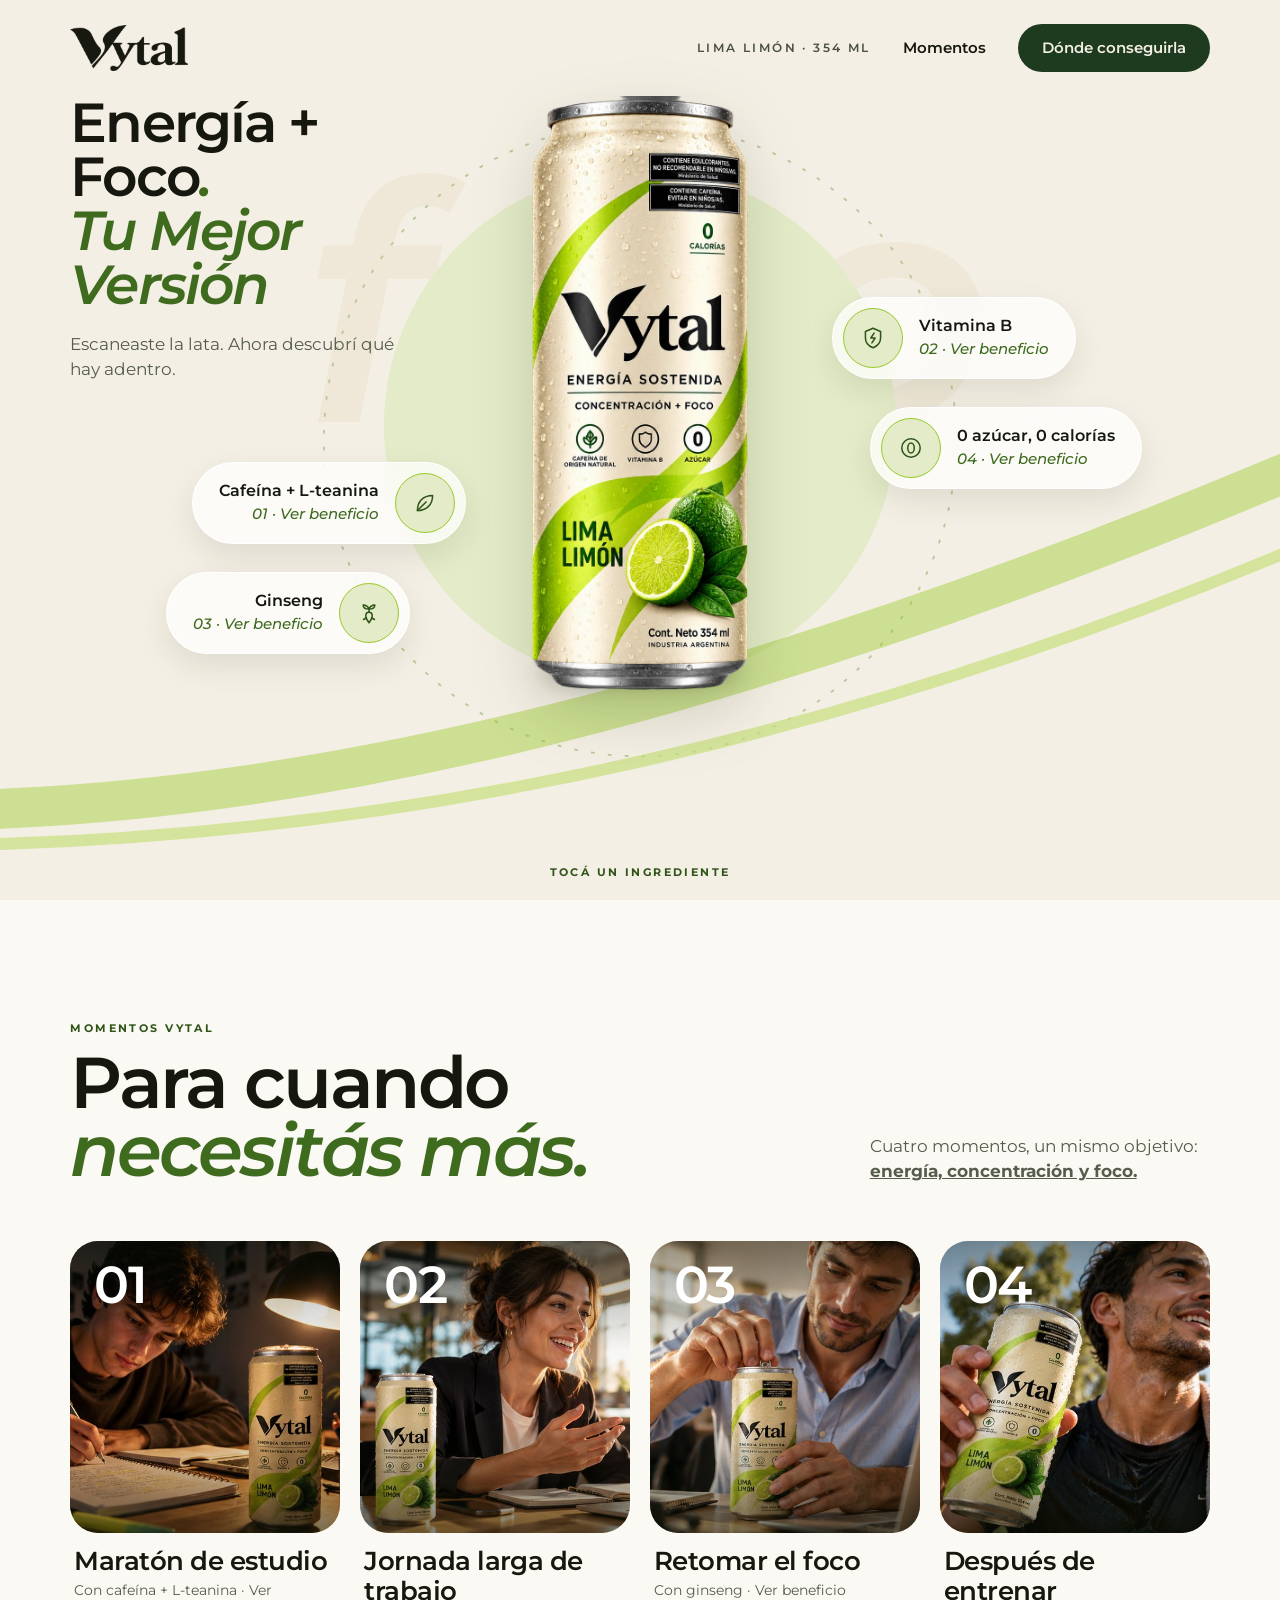
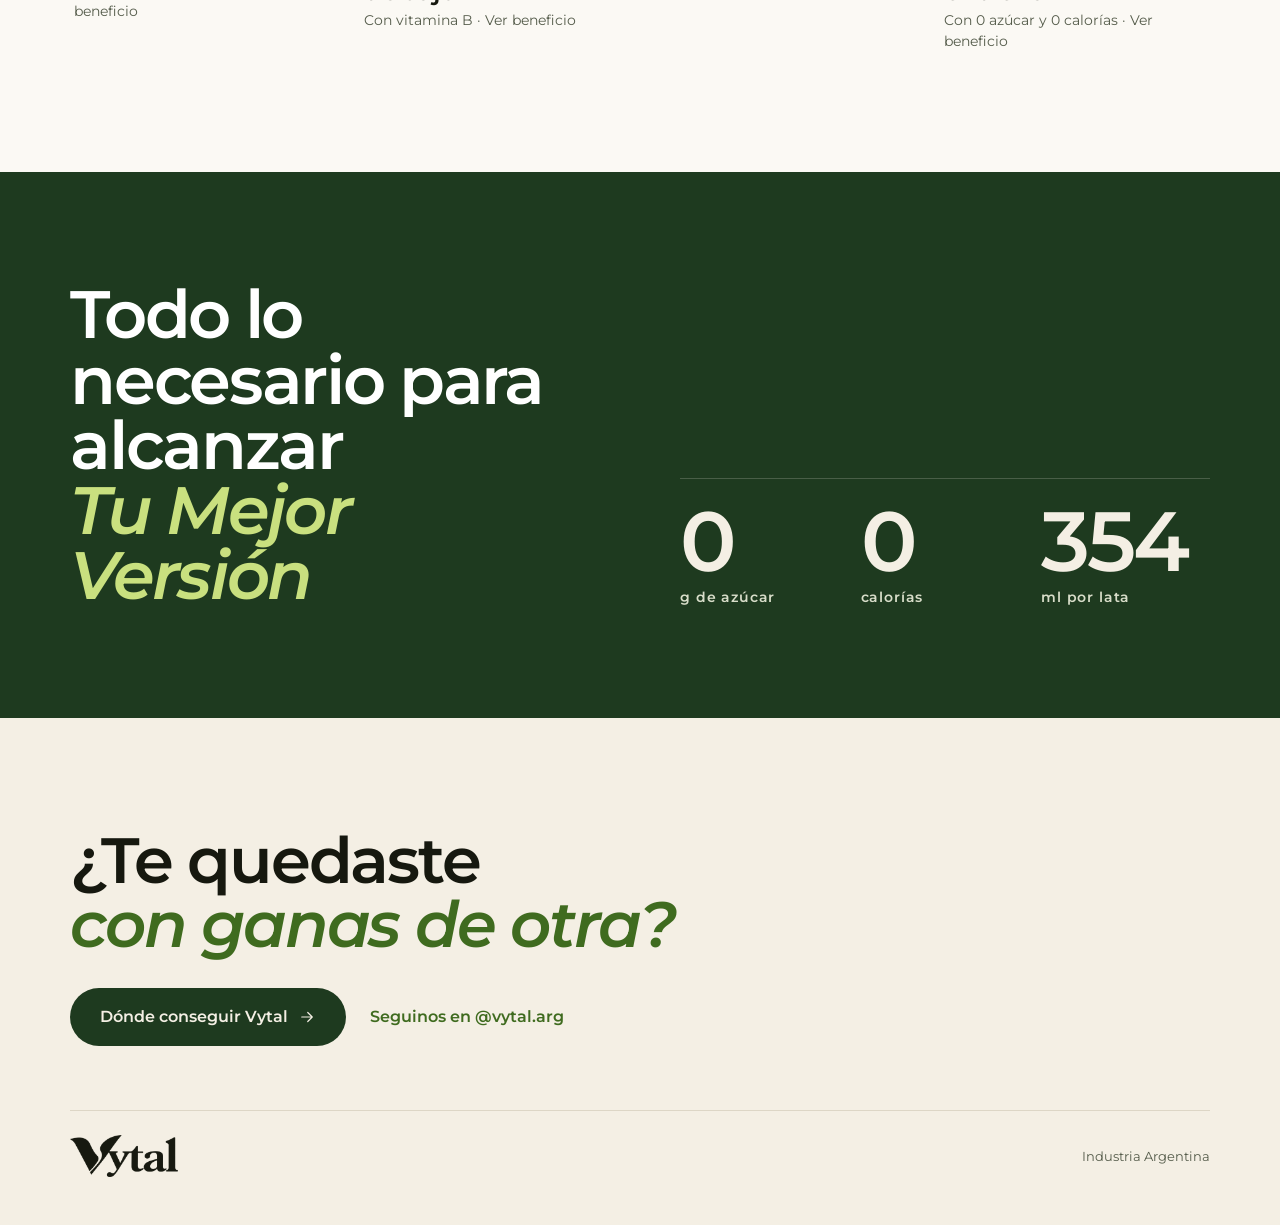
==== index.html @ 38962d8c "Add files via upload" ====
<!doctype html>
<html lang="es">
<head>
<meta charset="utf-8">
<meta name="viewport" content="width=device-width, initial-scale=1, viewport-fit=cover">
<title>Vytal · Energía + Foco</title>
<meta name="description" content="Escaneaste la lata. Descubrí qué hay adentro de Vytal: energía sostenida sin picos, más concentración y foco.">
<meta name="theme-color" content="#F4EFE4">
<meta property="og:title" content="Vytal · Energía + Foco. Tu mejor versión.">
<meta property="og:description" content="Cafeína natural + L-teanina, vitamina B, ginseng. 0 azúcar, 0 calorías.">
<meta property="og:image" content="assets/foto-estudio.jpg">
<link rel="preconnect" href="https://fonts.googleapis.com">
<link rel="preconnect" href="https://fonts.gstatic.com" crossorigin>
<link rel="stylesheet" href="https://fonts.googleapis.com/css2?family=Montserrat:ital,wght@0,400;0,500;0,600;0,700;0,800;1,500;1,600;1,700&amp;display=swap">
<style>
:root{
  --ground:#F4EFE4; --paper:#FBF9F4; --sand:#E9E1CF; --mist:#E3EBC8;
  --ink:#16180F; --ink-2:#4A5140; --ink-3:#555C4B;
  --forest:#1E3A1F; --leaf:#3F6B1F; --lime:#9BCB2E; --lime-soft:#C9E07F;
}
*{box-sizing:border-box}
html{scroll-behavior:smooth;-webkit-text-size-adjust:100%}
body{margin:0;background:var(--ground);color:var(--ink);font-family:'Montserrat',system-ui,sans-serif;line-height:1.5;overflow-x:hidden}
img{display:block;max-width:100%}
button{font:inherit;color:inherit;cursor:pointer}
a{color:var(--leaf)}
:focus-visible{outline:2px solid var(--leaf);outline-offset:3px}
.display{font-weight:600;letter-spacing:-.035em;line-height:1}
.display em{font-style:italic;color:var(--leaf)}
.eyebrow{font-size:11px;font-weight:700;letter-spacing:.22em;text-transform:uppercase;color:#2F5418}

/* ---------- HERO ---------- */
.hero{position:relative;min-height:860px;padding:0 22px 40px;overflow:hidden;isolation:isolate}
.nav{position:relative;z-index:5;height:72px;display:flex;align-items:center;justify-content:space-between}
.nav img{height:32px;width:auto}
.nav .tag{font-size:11px;font-weight:600;letter-spacing:.18em;color:var(--ink-2)}
.nav .links{display:none}
.hero-bg{position:absolute;inset:0;z-index:-1;pointer-events:none}
.word{display:none}
.disc{position:absolute;left:50%;top:400px;width:290px;height:290px;margin-left:-145px;border-radius:50%;background:var(--mist)}
.orbit{position:absolute;left:50%;top:375px;width:340px;height:340px;margin-left:-170px;animation:spin 70s linear infinite}
.swoosh{position:absolute;left:0;top:470px;width:100%;height:300px}
@keyframes spin{to{transform:rotate(360deg)}}
.stage{display:grid;grid-template-columns:minmax(0,1fr) 150px minmax(0,1fr);grid-template-areas:"title title title" "left can right";column-gap:4px;row-gap:26px;margin-top:8px}
.title{grid-area:title}
.title h1{margin:0;font-size:40px}
.title p{margin:12px 0 0;max-width:290px;font-size:15px;color:var(--ink-3)}
.can-wrap{grid-area:can;position:relative;display:flex;justify-content:center;align-items:center;padding-top:8px}
.can{height:412px;width:auto;aspect-ratio:480/1318;animation:float 7s ease-in-out infinite;filter:drop-shadow(0 24px 30px rgba(40,50,20,.18));position:relative;z-index:2}
.can-shadow{position:absolute;bottom:-4px;left:50%;width:130px;height:22px;margin-left:-65px;border-radius:50%;background:rgba(30,40,20,.35);filter:blur(10px);animation:shadow 7s ease-in-out infinite}
@keyframes float{0%,100%{transform:translateY(0) rotate(-2deg)}50%{transform:translateY(-12px) rotate(-1deg)}}
@keyframes shadow{0%,100%{transform:scaleX(1);opacity:.55}50%{transform:scaleX(.85);opacity:.35}}
.side{display:flex;flex-direction:column;justify-content:space-between;min-height:400px}
.side.l{grid-area:left;align-items:flex-start;padding:10px 0 20px}
.side.r{grid-area:right;align-items:flex-end;padding:70px 0 0}
.node{width:92px;display:flex;flex-direction:column;align-items:center;gap:8px;padding:0;background:none;border:0;text-align:center}
.dot{position:relative;width:56px;height:56px;border-radius:50%;display:flex;align-items:center;justify-content:center;background:rgba(255,255,255,.75);color:#2F5418;border:1px solid rgba(255,255,255,.9);box-shadow:0 10px 24px rgba(40,50,20,.12);backdrop-filter:blur(10px);-webkit-backdrop-filter:blur(10px);transition:background .3s,color .3s,transform .3s}
.dot svg{width:26px;height:26px}
.dot::after{content:"";position:absolute;inset:0;border-radius:50%;border:1px solid var(--lime);animation:pulse 2.6s ease-out infinite}
@keyframes pulse{0%{transform:scale(1);opacity:.7}100%{transform:scale(1.55);opacity:0}}
.node:hover .dot{transform:scale(1.06);background:var(--forest);color:var(--ground)}
.txt b{display:block;font-size:11.5px;font-weight:600;line-height:1.25;text-wrap:balance}
.txt small{display:none}
.hint{display:block;margin:18px auto 0;text-align:center}
.hint .eyebrow{display:block}
.more{display:flex;flex-direction:column;align-items:center;margin-top:6px;text-decoration:none;color:var(--ink-3);min-height:44px;justify-content:center;font-size:17px;font-style:italic;font-weight:500}

/* ---------- MOMENTOS ---------- */
.moments{background:var(--paper);padding:64px 0}
.moments .head{padding:0 22px;display:flex;flex-direction:column;gap:12px;margin-bottom:28px}
.moments h2{margin:0;font-size:32px}
.moments .head p{margin:0;font-size:15px;color:var(--ink-3)}
.moments .head p b{text-decoration:underline}
.rail{display:flex;gap:14px;overflow-x:auto;padding:0 22px;scroll-snap-type:x mandatory;scrollbar-width:none}
.rail::-webkit-scrollbar{display:none}
.card{flex:0 0 270px;scroll-snap-align:start;display:flex;flex-direction:column;gap:14px;padding:0;background:none;border:0;text-align:left}
.card .ph{position:relative;display:block;width:100%;aspect-ratio:270/290;border-radius:26px;overflow:hidden;background:var(--sand)}
.card .ph img{position:absolute;inset:0;width:100%;height:100%;object-fit:cover;transition:transform .6s cubic-bezier(.2,.8,.2,1)}
.card:hover .ph img{transform:scale(1.04)}
.card .ph::after{content:"";position:absolute;inset:0;background:linear-gradient(180deg,rgba(14,20,8,.38) 0%,rgba(14,20,8,0) 38%,rgba(14,20,8,0) 62%,rgba(14,20,8,.55) 100%)}
.card .n{position:absolute;left:18px;top:14px;z-index:1;font-size:36px;font-weight:600;line-height:1;color:#fff;letter-spacing:-.03em}
.card b{display:block;font-size:19px;font-weight:600;line-height:1.15;letter-spacing:-.02em;padding:0 4px}
.card small{display:block;font-size:13px;color:var(--ink-3);padding:0 4px;margin-top:4px}

/* ---------- STRIP ---------- */
.strip{background:var(--forest);color:var(--ground);padding:64px 22px;display:flex;flex-direction:column;gap:32px}
.strip h2{margin:0;font-size:32px;color:#fff}
.strip h2 em{color:var(--lime-soft)}
.stats{display:grid;grid-template-columns:repeat(3,minmax(0,1fr));gap:12px;border-top:1px solid rgba(244,239,228,.2);padding-top:24px}
.stats b{display:block;font-size:43px;font-weight:600;line-height:1;letter-spacing:-.03em}
.stats span{display:block;margin-top:6px;font-size:12px;font-weight:600;letter-spacing:.06em;color:#D8DDC9}

/* ---------- FOOTER ---------- */
footer{padding:64px 22px 36px;display:flex;flex-direction:column;gap:20px}
footer h2{margin:0;font-size:29px}
footer .row,footer .cta-wrap{display:contents}
.btn{height:56px;border-radius:999px;background:var(--forest);color:var(--ground);display:flex;align-items:center;justify-content:center;gap:10px;font-size:15px;font-weight:600;text-decoration:none;transition:transform .3s,background .3s}
.btn:hover{background:#2A4E2B;transform:translateY(-2px);color:var(--ground)}
.btn svg{width:18px;height:18px}
.ig{min-height:44px;display:flex;align-items:center;justify-content:center;font-size:15px;font-weight:600;text-decoration:none}
.legal{display:flex;justify-content:space-between;align-items:center;gap:16px;margin-top:20px;padding-top:24px;border-top:1px solid #DDD6C6;font-size:12px;color:var(--ink-3)}
.legal img{height:30px;width:auto}

/* ---------- DIALOG ---------- */
dialog{padding:0;border:0;background:var(--paper);color:var(--ink);overflow:hidden;max-width:none;max-height:none}
dialog::backdrop{background:rgba(34,40,24,.3);backdrop-filter:blur(8px);-webkit-backdrop-filter:blur(8px);animation:fade .35s ease}
@keyframes fade{from{opacity:0}to{opacity:1}}
dialog[open]{display:grid;animation:rise .5s cubic-bezier(.2,.8,.2,1)}
@keyframes rise{from{transform:translateY(60px);opacity:0}to{transform:none;opacity:1}}
/* mobile: bottom sheet */
dialog{width:100%;margin:auto 0 0;height:min(700px,94svh);border-radius:32px 32px 0 0;grid-template-rows:210px 1fr;box-shadow:0 -20px 60px rgba(40,50,20,.16)}
.d-photo{position:relative;background:var(--sand);overflow:hidden}
.d-photo img{position:absolute;inset:0;width:100%;height:100%;object-fit:cover}
.d-photo::after{content:"";position:absolute;inset:0;background:linear-gradient(180deg,rgba(14,20,8,.4) 0%,rgba(14,20,8,0) 35%,rgba(14,20,8,0) 60%,rgba(14,20,8,.62) 100%)}
.d-photo .num{position:absolute;left:22px;top:14px;z-index:1;font-size:56px;font-weight:600;font-style:italic;line-height:1;color:#fff;letter-spacing:-.04em}
.d-photo .mom{position:absolute;left:22px;bottom:16px;z-index:1;font-size:10px;font-weight:700;letter-spacing:.2em;text-transform:uppercase;color:#fff}
.d-info{display:flex;flex-direction:column;gap:14px;padding:20px 22px 24px;overflow-y:auto}
.d-top{display:flex;align-items:center;justify-content:space-between}
.x{width:44px;height:44px;border-radius:50%;border:1px solid #DDD6C6;background:#fff;display:flex;align-items:center;justify-content:center}
.x svg{width:16px;height:16px}
.d-info h2{margin:0;font-size:28px}
.d-info .benefit{margin:0;font-size:19px;font-style:italic;font-weight:500;line-height:1.25;letter-spacing:-.01em;color:var(--leaf)}
.d-info .body{margin:0;font-size:15px;color:var(--ink-2);line-height:1.6}
.when{display:flex;align-items:center;gap:10px;flex-wrap:wrap}
.when small{font-size:10px;font-weight:700;letter-spacing:.2em;color:#6A7160}
.when span{padding:7px 14px;border-radius:999px;background:var(--mist);color:var(--forest);font-size:13px;font-weight:600}
.d-nav{margin-top:auto;display:grid;grid-template-columns:1fr 1fr;gap:10px;padding-top:6px}
.d-nav button{height:52px;border-radius:999px;font-size:15px;font-weight:600}
.d-nav .prev{border:1px solid #CFC7B5;background:none}
.d-nav .next{border:0;background:var(--forest);color:var(--ground)}

@media (prefers-reduced-motion:reduce){*{animation:none!important;scroll-behavior:auto!important}}

/* ---------- TABLET ---------- */
@media (min-width:700px){
  dialog{width:min(1100px,92vw);height:min(640px,88vh);margin:auto;border-radius:32px;grid-template-rows:none;grid-template-columns:1fr 1fr;box-shadow:0 40px 100px rgba(40,50,20,.22)}
  .d-info{padding:40px 48px 44px;gap:20px}
  .d-info h2{font-size:clamp(34px,4.4vw,50px);margin-top:12px}
  .d-info .benefit{font-size:clamp(20px,2.4vw,26px)}
  .d-info .body{font-size:17px}
  .d-photo .num{font-size:96px;left:40px;top:24px}
  .d-photo .mom{left:40px;bottom:32px;font-size:12px}
  .d-nav{display:flex;gap:12px}
  .d-nav button{padding:0 30px}
  .card{flex-basis:300px}
}

/* ---------- DESKTOP ---------- */
@media (min-width:1000px){
  .hero{min-height:900px;padding:0 clamp(40px,5.5vw,80px) 48px}
  .nav{height:96px}
  .nav img{height:46px}
  .nav .tag{display:none}
  .nav .links{display:flex;align-items:center;gap:32px}
  .nav .links .t{font-size:12px;font-weight:600;letter-spacing:.2em;color:var(--ink-2)}
  .nav .links a{font-size:15px;font-weight:600;text-decoration:none;min-height:44px;display:flex;align-items:center;color:var(--ink)}
  .nav .links .cta{height:48px;padding:0 24px;border-radius:999px;background:var(--forest);color:var(--ground)}
  .word{display:block;position:absolute;left:0;right:0;top:170px;text-align:center;font-size:clamp(260px,26vw,380px);line-height:.8;font-weight:600;font-style:italic;letter-spacing:-.05em;color:#EFE8D8}
  .disc{top:170px;width:min(520px,40vw);height:min(520px,40vw);margin-left:calc(min(520px,40vw)/-2)}
  .orbit{top:120px;width:min(640px,50vw);height:min(640px,50vw);margin-left:calc(min(640px,50vw)/-2)}
  .swoosh{top:430px;height:420px}
  .stage{grid-template-columns:1fr minmax(240px,300px) 1fr;grid-template-areas:"title can right" "left can right";column-gap:24px;row-gap:24px;margin-top:0}
  .title h1{font-size:clamp(40px,4.3vw,62px);line-height:.98}
  .title p{font-size:17px;max-width:330px;margin-top:20px}
  .can-wrap{padding-top:0}
  .can{height:clamp(520px,66vh,680px)}
  .can-shadow{width:200px;margin-left:-100px;bottom:6px}
  .side{min-height:0;justify-content:center;gap:28px}
  .side.l{align-items:flex-end;align-self:start;padding:0;margin-top:20px}
  .side.r{align-items:flex-start;padding:0;align-self:center}
  .node{width:auto;max-width:310px;flex-direction:row;gap:16px;padding:10px 26px 10px 10px;border-radius:999px;background:rgba(255,255,255,.72);border:1px solid rgba(255,255,255,.9);box-shadow:0 12px 30px rgba(40,50,20,.1);backdrop-filter:blur(12px);-webkit-backdrop-filter:blur(12px);text-align:left;transition:transform .3s,box-shadow .3s,background .3s,color .3s}
  .side.l .node{flex-direction:row-reverse;text-align:right;padding:10px 10px 10px 26px}
  .side.l .node:nth-child(2){margin-right:56px}
  .side.r .node:nth-child(2){margin-left:56px}
  .side.r .node:nth-child(1){margin-left:18px}
  .node:hover{transform:translateY(-3px);box-shadow:0 18px 40px rgba(40,50,20,.16);background:var(--forest);color:var(--ground)}
  .node:hover .dot{background:var(--lime-soft);color:var(--forest);transform:none}
  .node:hover small{color:var(--lime-soft)}
  .dot{width:60px;height:60px;background:var(--mist);border:0;box-shadow:none;flex-shrink:0}
  .txt b{font-size:16px;text-wrap:wrap}
  .txt small{display:block;margin-top:2px;font-size:15px;font-style:italic;font-weight:500;color:var(--leaf)}
  .hint{position:absolute;left:50%;bottom:20px;transform:translateX(-50%);margin:0;z-index:3}
  .more{display:none}
  .moments{padding:120px clamp(40px,5.5vw,80px)}
  .moments .head{padding:0;flex-direction:row;align-items:flex-end;justify-content:space-between;gap:40px;margin-bottom:56px}
  .moments h2{font-size:clamp(48px,5.6vw,80px);line-height:.95}
  .moments .head p{max-width:340px;font-size:17px}
  .rail{display:grid;grid-template-columns:repeat(4,minmax(0,1fr));gap:20px;overflow:visible;padding:0}
  .card{flex:none}
  .card .ph{aspect-ratio:305/330;border-radius:28px}
  .card .n{font-size:52px;left:24px;top:18px}
  .card b{font-size:26px}
  .card small{font-size:14px}
  .strip{padding:110px clamp(40px,5.5vw,80px);display:grid;grid-template-columns:repeat(2,minmax(0,1fr));gap:80px;align-items:end}
  .strip h2{font-size:clamp(44px,5.2vw,74px);line-height:.98}
  .stats b{font-size:clamp(64px,6.6vw,96px);line-height:.9}
  .stats span{font-size:14px;margin-top:8px}
  footer{padding:110px clamp(40px,5.5vw,80px) 48px;gap:0}
  footer .cta-wrap{display:flex;flex-direction:column;gap:32px;align-items:flex-start}
  footer h2{font-size:clamp(44px,5vw,72px);line-height:.95}
  footer .row{display:flex;align-items:center;gap:24px}
  .btn{height:58px;padding:0 30px;font-size:16px}
  .ig{font-size:16px}
  .legal{margin-top:64px;font-size:13px}
  .legal img{height:42px}
}
</style>
</head>
<body>

<header class="hero" id="inicio">
  <div class="hero-bg" aria-hidden="true">
    <span class="word display">foco</span>
    <div class="disc"></div>
    <svg class="orbit" viewBox="0 0 340 340" fill="none"><circle cx="170" cy="170" r="168" stroke="#B9C99A" stroke-width="1" stroke-dasharray="2 7"/><circle cx="170" cy="2" r="4" fill="#9BCB2E"/></svg>
    <svg class="swoosh" viewBox="0 0 1440 420" preserveAspectRatio="none" fill="none"><path d="M-40 380 C 400 370, 900 250, 1480 30" stroke="#9BCB2E" stroke-width="40" stroke-linecap="round" opacity=".45"/><path d="M-40 415 C 480 405, 980 300, 1480 110" stroke="#C9E07F" stroke-width="12" stroke-linecap="round" opacity=".7"/></svg>
  </div>

  <nav class="nav" aria-label="Principal">
    <img src="assets/logo.png" alt="Vytal" width="82" height="32">
    <span class="tag">LIMA LIMÓN · 354 ML</span>
    <div class="links">
      <span class="t">LIMA LIMÓN · 354 ML</span>
      <a href="#momentos">Momentos</a>
      <a class="cta" href="#donde">Dónde conseguirla</a>
    </div>
  </nav>

  <div class="stage">
    <div class="title">
      <h1 class="display">Energía + Foco<em>.<br>Tu Mejor Versión</em></h1>
      <p>Escaneaste la lata. Ahora descubrí qué hay adentro.</p>
    </div>

    <div class="can-wrap">
      <img class="can" src="assets/lata.webp" alt="Lata de Vytal Lima Limón, 354 ml" width="480" height="1318">
      <span class="can-shadow" aria-hidden="true"></span>
    </div>

    <div class="side l">
      <button class="node" data-i="0" aria-haspopup="dialog">
        <span class="dot"><svg viewBox="0 0 24 24" fill="none" stroke="currentColor" stroke-width="1.4" stroke-linecap="round" stroke-linejoin="round"><path d="M5 19c0-8 5-14 14-14 0 9-6 14-14 14z"/><path d="M5 19l8-8"/></svg></span>
        <span class="txt"><b>Cafeína + L&#8209;teanina</b><small>01 · Ver beneficio</small></span>
      </button>
      <button class="node" data-i="2" aria-haspopup="dialog">
        <span class="dot"><svg viewBox="0 0 24 24" fill="none" stroke="currentColor" stroke-width="1.4" stroke-linecap="round" stroke-linejoin="round"><path d="M12 21c-1.3-1.9-3-3.5-3-6.2 0-2 1.3-3.4 3-3.4s3 1.4 3 3.4c0 2.7-1.7 4.3-3 6.2z"/><path d="M9.6 16.4L7 18"/><path d="M14.4 16.4L17 18"/><path d="M12 11.4V8"/><path d="M12 8.4C11 5.8 9 4.6 6.6 4.6c0 2.6 1.8 3.8 5.4 3.8z"/><path d="M12 8.4c1-2.6 3-3.8 5.4-3.8 0 2.6-1.8 3.8-5.4 3.8z"/></svg></span>
        <span class="txt"><b>Ginseng</b><small>03 · Ver beneficio</small></span>
      </button>
    </div>

    <div class="side r">
      <button class="node" data-i="1" aria-haspopup="dialog">
        <span class="dot"><svg viewBox="0 0 24 24" fill="none" stroke="currentColor" stroke-width="1.4" stroke-linecap="round" stroke-linejoin="round"><path d="M12 3l7 3v6c0 4.5-3 7.5-7 9-4-1.5-7-4.5-7-9V6z"/><path d="M13 7.5l-3 4.5h4l-3 4.5"/></svg></span>
        <span class="txt"><b>Vitamina B</b><small>02 · Ver beneficio</small></span>
      </button>
      <button class="node" data-i="3" aria-haspopup="dialog">
        <span class="dot"><svg viewBox="0 0 24 24" fill="none" stroke="currentColor" stroke-width="1.4" stroke-linecap="round" stroke-linejoin="round"><circle cx="12" cy="12" r="8.5"/><ellipse cx="12" cy="12" rx="3" ry="4.6"/></svg></span>
        <span class="txt"><b>0 azúcar, 0 calorías</b><small>04 · Ver beneficio</small></span>
      </button>
    </div>
  </div>

  <div class="hint">
    <span class="eyebrow">Tocá un ingrediente</span>
    <a class="more" href="#momentos">Momentos Vytal<svg width="18" height="18" viewBox="0 0 24 24" fill="none" stroke="currentColor" stroke-width="1.5" stroke-linecap="round" stroke-linejoin="round"><path d="M6 9l6 6 6-6"/></svg></a>
  </div>
</header>

<main>
<section class="moments" id="momentos" aria-labelledby="mom-h">
  <div class="head">
    <div style="display:flex;flex-direction:column;gap:12px">
      <span class="eyebrow">Momentos Vytal</span>
      <h2 class="display" id="mom-h">Para cuando<br><em>necesitás más.</em></h2>
    </div>
    <p>Cuatro momentos, un mismo objetivo: <b>energía, concentración y foco.</b></p>
  </div>
  <div class="rail" id="rail"></div>
</section>

<section class="strip" aria-labelledby="strip-h">
  <h2 class="display" id="strip-h">Todo lo necesario para alcanzar<br><em>Tu Mejor Versión</em></h2>
  <div class="stats">
    <div><b class="display">0</b><span>g de azúcar</span></div>
    <div><b class="display">0</b><span>calorías</span></div>
    <div><b class="display">354</b><span>ml por lata</span></div>
  </div>
</section>
</main>

<footer id="donde">
  <div class="cta-wrap">
    <h2 class="display">¿Te quedaste<br><em>con ganas de otra?</em></h2>
    <div class="row">
      <a class="btn" href="#">Dónde conseguir Vytal<svg viewBox="0 0 24 24" fill="none" stroke="currentColor" stroke-width="1.6" stroke-linecap="round" stroke-linejoin="round"><path d="M5 12h14M13 6l6 6-6 6"/></svg></a>
      <a class="ig" href="https://www.instagram.com/vytal.arg" target="_blank" rel="noopener">Seguinos en @vytal.arg</a>
    </div>
  </div>
  <div class="legal"><img src="assets/logo.png" alt="Vytal" width="77" height="30"><span>Industria Argentina</span></div>
</footer>

<dialog id="dlg" aria-labelledby="d-name">
  <div class="d-photo">
    <img id="d-img" src="" alt="">
    <span class="num" id="d-num" aria-hidden="true"></span>
    <span class="mom" id="d-mom"></span>
  </div>
  <div class="d-info">
    <div class="d-top">
      <span class="eyebrow" id="d-count"></span>
      <button class="x" id="d-close" aria-label="Cerrar"><svg viewBox="0 0 24 24" fill="none" stroke="currentColor" stroke-width="1.8" stroke-linecap="round"><path d="M6 6l12 12M18 6L6 18"/></svg></button>
    </div>
    <h2 class="display" id="d-name"></h2>
    <p class="benefit" id="d-benefit"></p>
    <p class="body" id="d-body"></p>
    <div class="when"><small>MOMENTO IDEAL</small><span id="d-when"></span></div>
    <div class="d-nav">
      <button class="prev" id="d-prev">Anterior</button>
      <button class="next" id="d-next">Siguiente</button>
    </div>
  </div>
</dialog>

<script>
const ING = [
  { num:'01', short:'cafeína + L-teanina', name:'Cafeína natural + L-teanina', benefit:'Energía estable, sin picos ni caídas.',
    body:'Cafeína de origen natural, del extracto de té verde: se libera de forma más gradual que la sintética. La L-teanina modera el nerviosismo y atenúa el crash, para una energía que se siente pareja.',
    moment:'Maratón de estudio', img:'assets/foto-estudio.jpg', pos:'80% 50%' },
  { num:'02', short:'vitamina B', name:'Vitamina B', benefit:'Menos cansancio, energía todo el día.',
    body:'Las vitaminas del complejo B actúan sobre el cansancio y la fatiga, reforzando la sensación de energía sostenida a lo largo del día.',
    moment:'Jornada larga de trabajo', img:'assets/foto-trabajo.jpg', pos:'25% 50%' },
  { num:'03', short:'ginseng', name:'Ginseng', benefit:'Concentración y foco mental.',
    body:'El ginseng panax es un adaptógeno que favorece la concentración y el foco cognitivo: claridad para rendir en el estudio y en el trabajo.',
    moment:'Retomar el foco', img:'assets/foto-tarde.jpg', pos:'65% 50%' },
  { num:'04', short:'0 azúcar y 0 calorías', name:'0 azúcar, 0 calorías', benefit:'Toda la energía, sin azúcar.',
    body:'Sin azúcar agregada, sin sodio y con 0 calorías. Endulzada con sucralosa. Una energía para tu día a día, sin sellos de advertencia en el envase.',
    moment:'Después de entrenar', img:'assets/foto-entreno.jpg', pos:'50% 40%' }
];
const $ = id => document.getElementById(id);
const dlg = $('dlg');
let cur = 0;

// tarjetas de momentos
$('rail').innerHTML = ING.map((m,i)=>`
  <button class="card" data-i="${i}" aria-haspopup="dialog">
    <span class="ph"><img src="${m.img}" alt="${m.moment}" loading="lazy" style="object-position:${m.pos}"><span class="n">${m.num}</span></span>
    <span><b>${m.moment}</b><small>Con ${m.short} · Ver beneficio</small></span>
  </button>`).join('');

function render(){
  const m = ING[cur];
  $('d-img').src = m.img; $('d-img').alt = m.moment; $('d-img').style.objectPosition = m.pos;
  $('d-num').textContent = m.num; $('d-mom').textContent = m.moment;
  $('d-count').textContent = `INGREDIENTE ${m.num} / 04`;
  $('d-name').textContent = m.name; $('d-benefit').textContent = m.benefit;
  $('d-body').textContent = m.body; $('d-when').textContent = m.moment;
}
function open(i){ cur = i; render(); if(!dlg.open) dlg.showModal(); }
function step(d){ cur = (cur + d + ING.length) % ING.length; render(); }

document.addEventListener('click', e=>{
  const t = e.target.closest('[data-i]');
  if(t){ open(+t.dataset.i); }
});
$('d-close').onclick = ()=>dlg.close();
$('d-prev').onclick = ()=>step(-1);
$('d-next').onclick = ()=>step(1);
dlg.addEventListener('click', e=>{ if(e.target === dlg) dlg.close(); });
dlg.addEventListener('keydown', e=>{
  if(e.key==='ArrowRight') step(1);
  if(e.key==='ArrowLeft') step(-1);
});
</script>
</body>
</html>
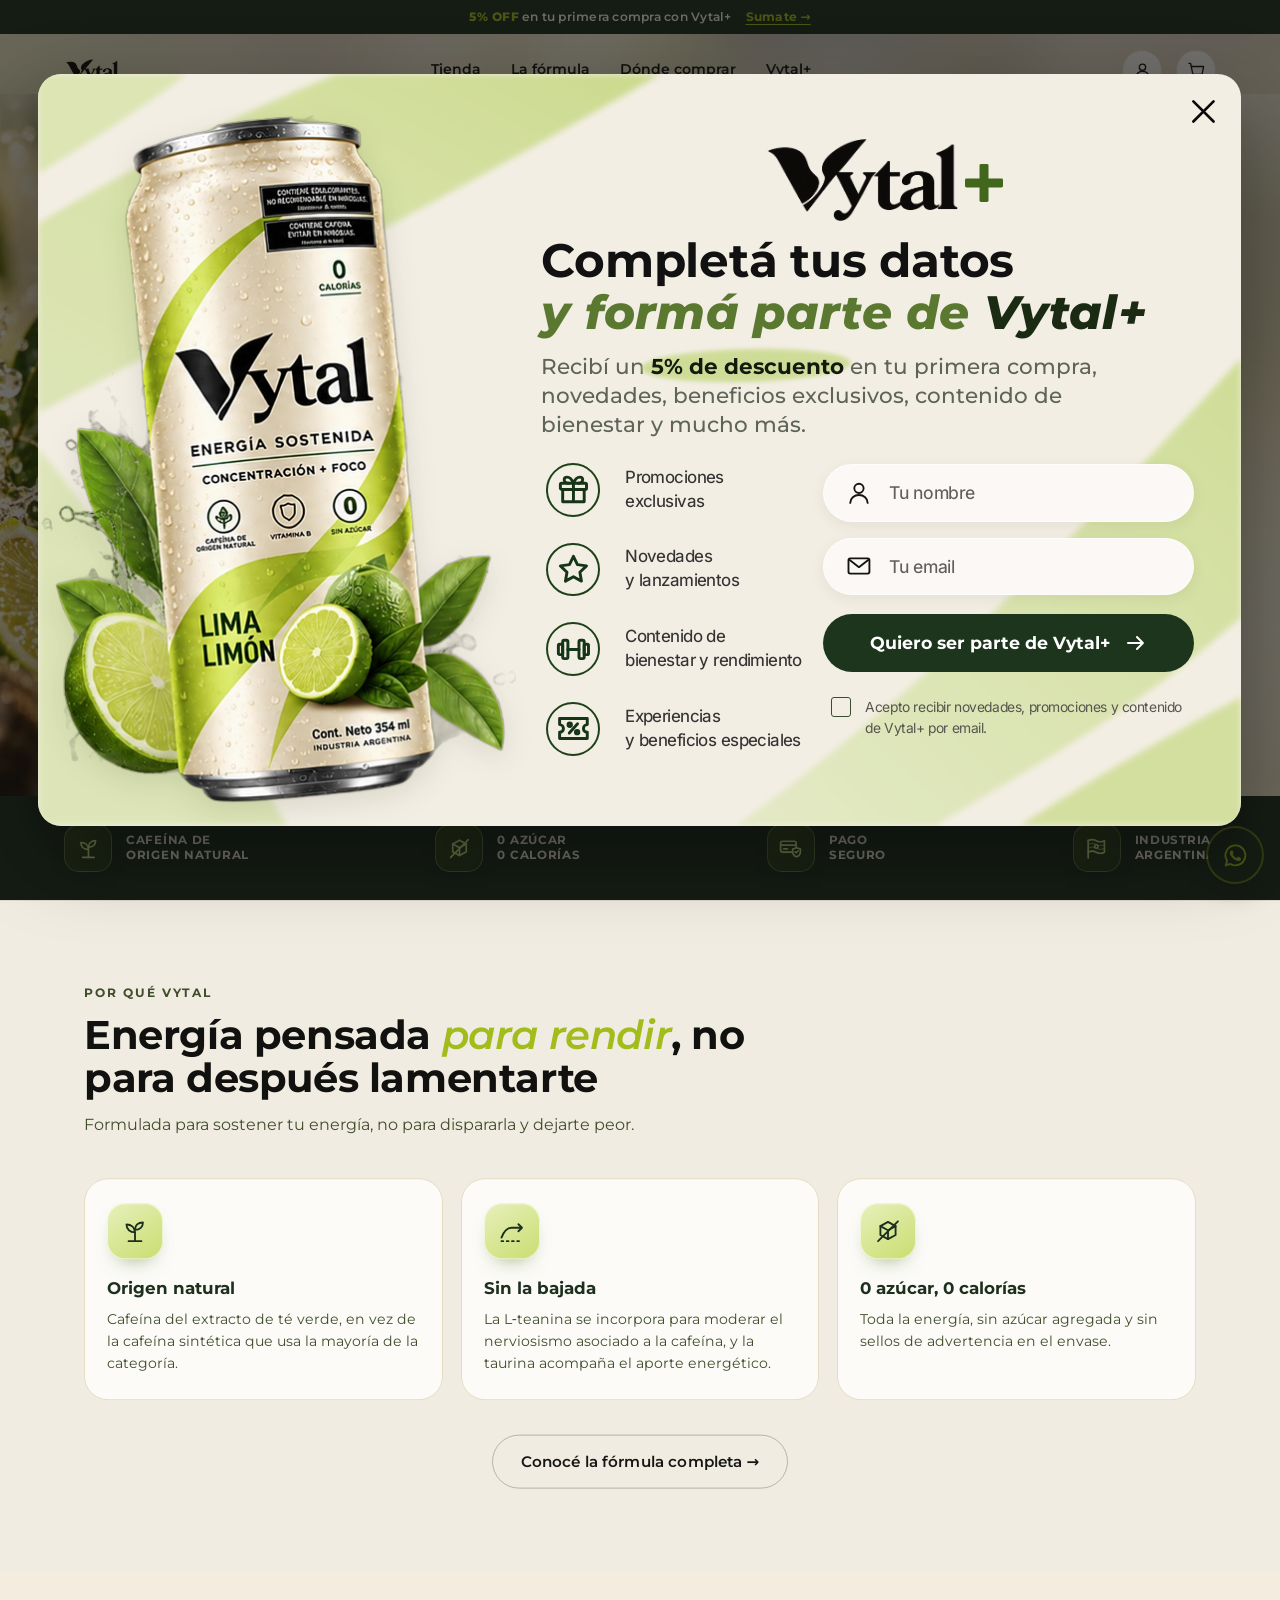
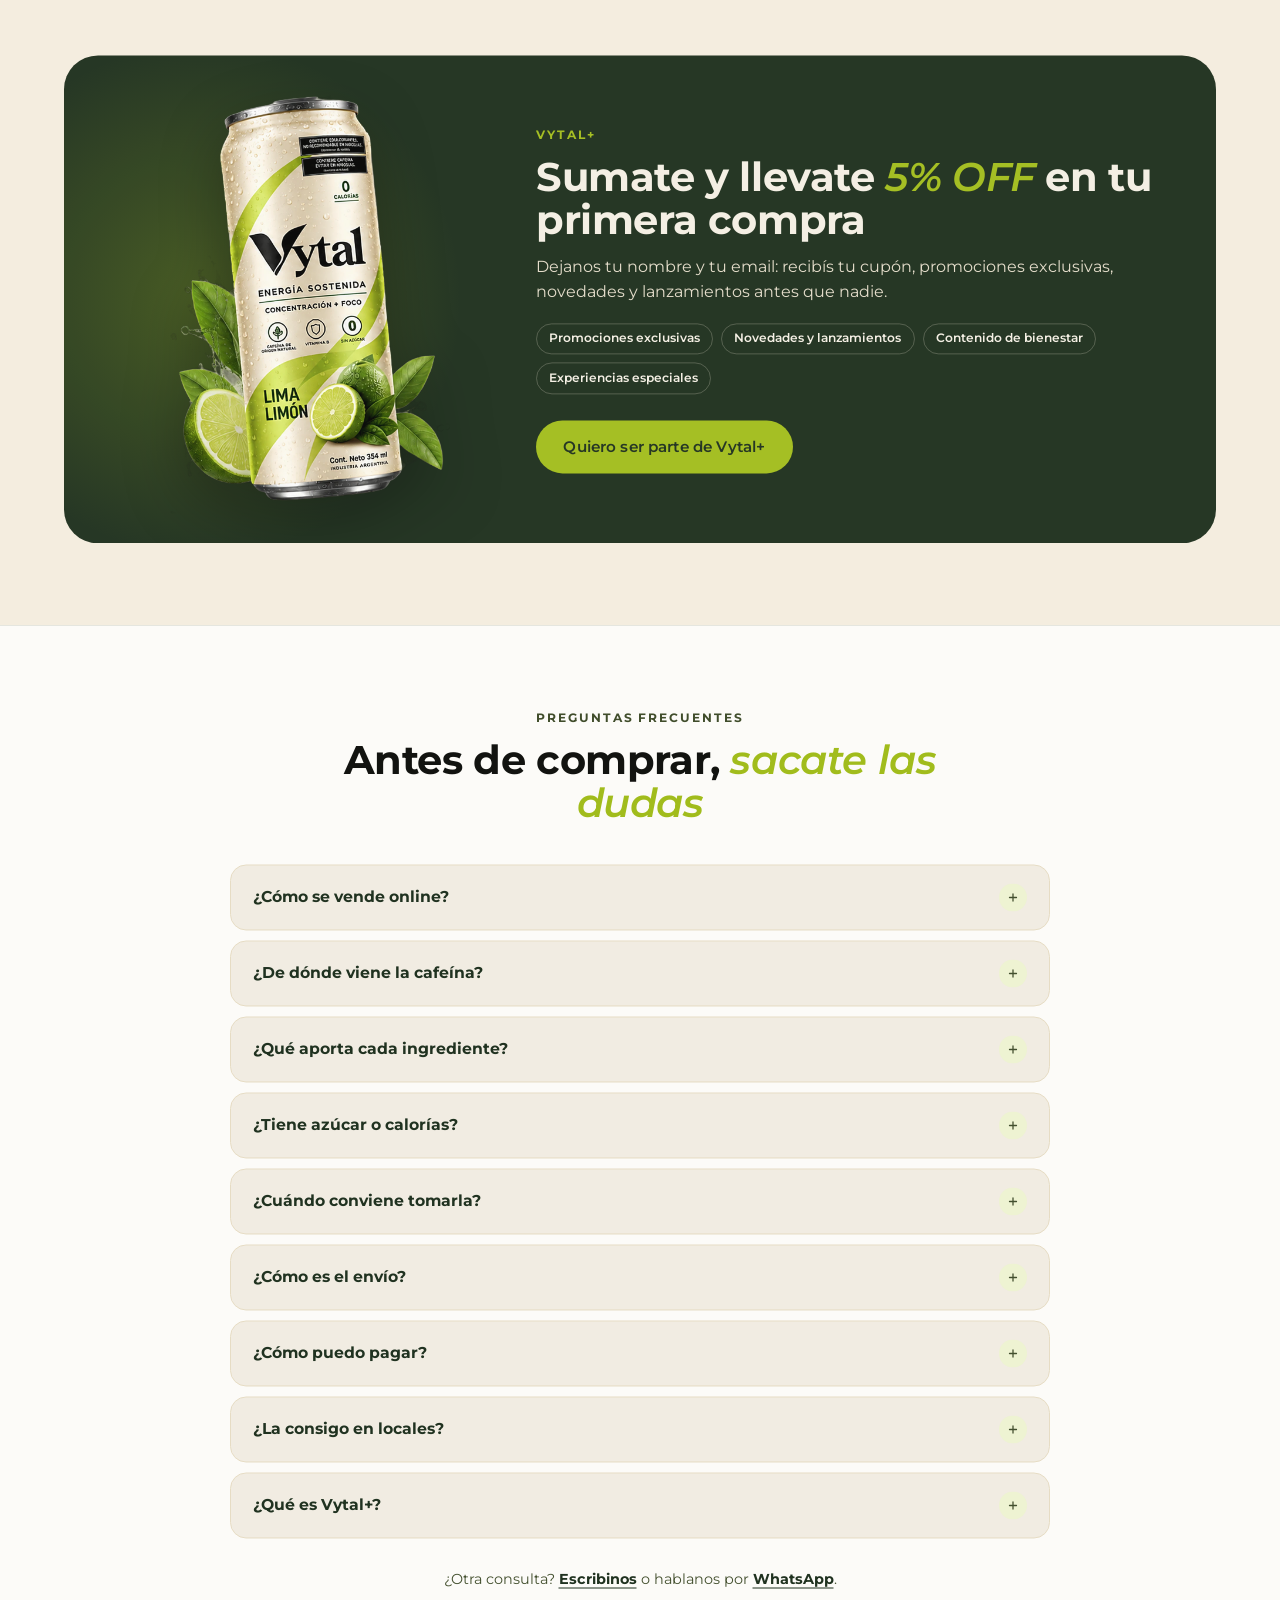
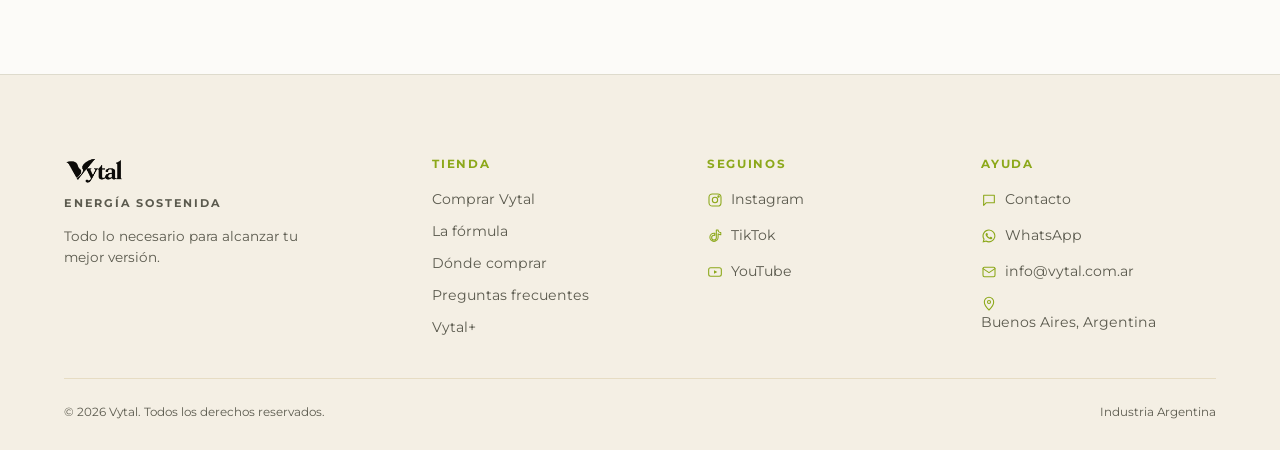
==== commit cc51303d: "Subir sitio completo de Vytal Co-Authored-By: Claude Sonnet 5.5 <noreply@anthropic.com>" ====
--- a/index.html
+++ b/index.html
@@ -1,375 +1,364 @@
 <!doctype html>
-<html lang="es">
+<html lang="es-AR" class="no-js">
 <head>
 <meta charset="utf-8">
 <meta name="viewport" content="width=device-width, initial-scale=1, viewport-fit=cover">
-<title>Vytal · Energía + Foco</title>
-<meta name="description" content="Escaneaste la lata. Descubrí qué hay adentro de Vytal: energía sostenida sin picos, más concentración y foco.">
-<meta name="theme-color" content="#F4EFE4">
-<meta property="og:title" content="Vytal · Energía + Foco. Tu mejor versión.">
-<meta property="og:description" content="Cafeína natural + L-teanina, vitamina B, ginseng. 0 azúcar, 0 calorías.">
-<meta property="og:image" content="assets/foto-estudio.jpg">
-<link rel="preconnect" href="https://fonts.googleapis.com">
-<link rel="preconnect" href="https://fonts.gstatic.com" crossorigin>
-<link rel="stylesheet" href="https://fonts.googleapis.com/css2?family=Montserrat:ital,wght@0,400;0,500;0,600;0,700;0,800;1,500;1,600;1,700&amp;display=swap">
-<style>
-:root{
-  --ground:#F4EFE4; --paper:#FBF9F4; --sand:#E9E1CF; --mist:#E3EBC8;
-  --ink:#16180F; --ink-2:#4A5140; --ink-3:#555C4B;
-  --forest:#1E3A1F; --leaf:#3F6B1F; --lime:#9BCB2E; --lime-soft:#C9E07F;
-}
-*{box-sizing:border-box}
-html{scroll-behavior:smooth;-webkit-text-size-adjust:100%}
-body{margin:0;background:var(--ground);color:var(--ink);font-family:'Montserrat',system-ui,sans-serif;line-height:1.5;overflow-x:hidden}
-img{display:block;max-width:100%}
-button{font:inherit;color:inherit;cursor:pointer}
-a{color:var(--leaf)}
-:focus-visible{outline:2px solid var(--leaf);outline-offset:3px}
-.display{font-weight:600;letter-spacing:-.035em;line-height:1}
-.display em{font-style:italic;color:var(--leaf)}
-.eyebrow{font-size:11px;font-weight:700;letter-spacing:.22em;text-transform:uppercase;color:#2F5418}
-
-/* ---------- HERO ---------- */
-.hero{position:relative;min-height:860px;padding:0 22px 40px;overflow:hidden;isolation:isolate}
-.nav{position:relative;z-index:5;height:72px;display:flex;align-items:center;justify-content:space-between}
-.nav img{height:32px;width:auto}
-.nav .tag{font-size:11px;font-weight:600;letter-spacing:.18em;color:var(--ink-2)}
-.nav .links{display:none}
-.hero-bg{position:absolute;inset:0;z-index:-1;pointer-events:none}
-.word{display:none}
-.disc{position:absolute;left:50%;top:400px;width:290px;height:290px;margin-left:-145px;border-radius:50%;background:var(--mist)}
-.orbit{position:absolute;left:50%;top:375px;width:340px;height:340px;margin-left:-170px;animation:spin 70s linear infinite}
-.swoosh{position:absolute;left:0;top:470px;width:100%;height:300px}
-@keyframes spin{to{transform:rotate(360deg)}}
-.stage{display:grid;grid-template-columns:minmax(0,1fr) 150px minmax(0,1fr);grid-template-areas:"title title title" "left can right";column-gap:4px;row-gap:26px;margin-top:8px}
-.title{grid-area:title}
-.title h1{margin:0;font-size:40px}
-.title p{margin:12px 0 0;max-width:290px;font-size:15px;color:var(--ink-3)}
-.can-wrap{grid-area:can;position:relative;display:flex;justify-content:center;align-items:center;padding-top:8px}
-.can{height:412px;width:auto;aspect-ratio:480/1318;animation:float 7s ease-in-out infinite;filter:drop-shadow(0 24px 30px rgba(40,50,20,.18));position:relative;z-index:2}
-.can-shadow{position:absolute;bottom:-4px;left:50%;width:130px;height:22px;margin-left:-65px;border-radius:50%;background:rgba(30,40,20,.35);filter:blur(10px);animation:shadow 7s ease-in-out infinite}
-@keyframes float{0%,100%{transform:translateY(0) rotate(-2deg)}50%{transform:translateY(-12px) rotate(-1deg)}}
-@keyframes shadow{0%,100%{transform:scaleX(1);opacity:.55}50%{transform:scaleX(.85);opacity:.35}}
-.side{display:flex;flex-direction:column;justify-content:space-between;min-height:400px}
-.side.l{grid-area:left;align-items:flex-start;padding:10px 0 20px}
-.side.r{grid-area:right;align-items:flex-end;padding:70px 0 0}
-.node{width:92px;display:flex;flex-direction:column;align-items:center;gap:8px;padding:0;background:none;border:0;text-align:center}
-.dot{position:relative;width:56px;height:56px;border-radius:50%;display:flex;align-items:center;justify-content:center;background:rgba(255,255,255,.75);color:#2F5418;border:1px solid rgba(255,255,255,.9);box-shadow:0 10px 24px rgba(40,50,20,.12);backdrop-filter:blur(10px);-webkit-backdrop-filter:blur(10px);transition:background .3s,color .3s,transform .3s}
-.dot svg{width:26px;height:26px}
-.dot::after{content:"";position:absolute;inset:0;border-radius:50%;border:1px solid var(--lime);animation:pulse 2.6s ease-out infinite}
-@keyframes pulse{0%{transform:scale(1);opacity:.7}100%{transform:scale(1.55);opacity:0}}
-.node:hover .dot{transform:scale(1.06);background:var(--forest);color:var(--ground)}
-.txt b{display:block;font-size:11.5px;font-weight:600;line-height:1.25;text-wrap:balance}
-.txt small{display:none}
-.hint{display:block;margin:18px auto 0;text-align:center}
-.hint .eyebrow{display:block}
-.more{display:flex;flex-direction:column;align-items:center;margin-top:6px;text-decoration:none;color:var(--ink-3);min-height:44px;justify-content:center;font-size:17px;font-style:italic;font-weight:500}
-
-/* ---------- MOMENTOS ---------- */
-.moments{background:var(--paper);padding:64px 0}
-.moments .head{padding:0 22px;display:flex;flex-direction:column;gap:12px;margin-bottom:28px}
-.moments h2{margin:0;font-size:32px}
-.moments .head p{margin:0;font-size:15px;color:var(--ink-3)}
-.moments .head p b{text-decoration:underline}
-.rail{display:flex;gap:14px;overflow-x:auto;padding:0 22px;scroll-snap-type:x mandatory;scrollbar-width:none}
-.rail::-webkit-scrollbar{display:none}
-.card{flex:0 0 270px;scroll-snap-align:start;display:flex;flex-direction:column;gap:14px;padding:0;background:none;border:0;text-align:left}
-.card .ph{position:relative;display:block;width:100%;aspect-ratio:270/290;border-radius:26px;overflow:hidden;background:var(--sand)}
-.card .ph img{position:absolute;inset:0;width:100%;height:100%;object-fit:cover;transition:transform .6s cubic-bezier(.2,.8,.2,1)}
-.card:hover .ph img{transform:scale(1.04)}
-.card .ph::after{content:"";position:absolute;inset:0;background:linear-gradient(180deg,rgba(14,20,8,.38) 0%,rgba(14,20,8,0) 38%,rgba(14,20,8,0) 62%,rgba(14,20,8,.55) 100%)}
-.card .n{position:absolute;left:18px;top:14px;z-index:1;font-size:36px;font-weight:600;line-height:1;color:#fff;letter-spacing:-.03em}
-.card b{display:block;font-size:19px;font-weight:600;line-height:1.15;letter-spacing:-.02em;padding:0 4px}
-.card small{display:block;font-size:13px;color:var(--ink-3);padding:0 4px;margin-top:4px}
-
-/* ---------- STRIP ---------- */
-.strip{background:var(--forest);color:var(--ground);padding:64px 22px;display:flex;flex-direction:column;gap:32px}
-.strip h2{margin:0;font-size:32px;color:#fff}
-.strip h2 em{color:var(--lime-soft)}
-.stats{display:grid;grid-template-columns:repeat(3,minmax(0,1fr));gap:12px;border-top:1px solid rgba(244,239,228,.2);padding-top:24px}
-.stats b{display:block;font-size:43px;font-weight:600;line-height:1;letter-spacing:-.03em}
-.stats span{display:block;margin-top:6px;font-size:12px;font-weight:600;letter-spacing:.06em;color:#D8DDC9}
-
-/* ---------- FOOTER ---------- */
-footer{padding:64px 22px 36px;display:flex;flex-direction:column;gap:20px}
-footer h2{margin:0;font-size:29px}
-footer .row,footer .cta-wrap{display:contents}
-.btn{height:56px;border-radius:999px;background:var(--forest);color:var(--ground);display:flex;align-items:center;justify-content:center;gap:10px;font-size:15px;font-weight:600;text-decoration:none;transition:transform .3s,background .3s}
-.btn:hover{background:#2A4E2B;transform:translateY(-2px);color:var(--ground)}
-.btn svg{width:18px;height:18px}
-.ig{min-height:44px;display:flex;align-items:center;justify-content:center;font-size:15px;font-weight:600;text-decoration:none}
-.legal{display:flex;justify-content:space-between;align-items:center;gap:16px;margin-top:20px;padding-top:24px;border-top:1px solid #DDD6C6;font-size:12px;color:var(--ink-3)}
-.legal img{height:30px;width:auto}
-
-/* ---------- DIALOG ---------- */
-dialog{padding:0;border:0;background:var(--paper);color:var(--ink);overflow:hidden;max-width:none;max-height:none}
-dialog::backdrop{background:rgba(34,40,24,.3);backdrop-filter:blur(8px);-webkit-backdrop-filter:blur(8px);animation:fade .35s ease}
-@keyframes fade{from{opacity:0}to{opacity:1}}
-dialog[open]{display:grid;animation:rise .5s cubic-bezier(.2,.8,.2,1)}
-@keyframes rise{from{transform:translateY(60px);opacity:0}to{transform:none;opacity:1}}
-/* mobile: bottom sheet */
-dialog{width:100%;margin:auto 0 0;height:min(700px,94svh);border-radius:32px 32px 0 0;grid-template-rows:210px 1fr;box-shadow:0 -20px 60px rgba(40,50,20,.16)}
-.d-photo{position:relative;background:var(--sand);overflow:hidden}
-.d-photo img{position:absolute;inset:0;width:100%;height:100%;object-fit:cover}
-.d-photo::after{content:"";position:absolute;inset:0;background:linear-gradient(180deg,rgba(14,20,8,.4) 0%,rgba(14,20,8,0) 35%,rgba(14,20,8,0) 60%,rgba(14,20,8,.62) 100%)}
-.d-photo .num{position:absolute;left:22px;top:14px;z-index:1;font-size:56px;font-weight:600;font-style:italic;line-height:1;color:#fff;letter-spacing:-.04em}
-.d-photo .mom{position:absolute;left:22px;bottom:16px;z-index:1;font-size:10px;font-weight:700;letter-spacing:.2em;text-transform:uppercase;color:#fff}
-.d-info{display:flex;flex-direction:column;gap:14px;padding:20px 22px 24px;overflow-y:auto}
-.d-top{display:flex;align-items:center;justify-content:space-between}
-.x{width:44px;height:44px;border-radius:50%;border:1px solid #DDD6C6;background:#fff;display:flex;align-items:center;justify-content:center}
-.x svg{width:16px;height:16px}
-.d-info h2{margin:0;font-size:28px}
-.d-info .benefit{margin:0;font-size:19px;font-style:italic;font-weight:500;line-height:1.25;letter-spacing:-.01em;color:var(--leaf)}
-.d-info .body{margin:0;font-size:15px;color:var(--ink-2);line-height:1.6}
-.when{display:flex;align-items:center;gap:10px;flex-wrap:wrap}
-.when small{font-size:10px;font-weight:700;letter-spacing:.2em;color:#6A7160}
-.when span{padding:7px 14px;border-radius:999px;background:var(--mist);color:var(--forest);font-size:13px;font-weight:600}
-.d-nav{margin-top:auto;display:grid;grid-template-columns:1fr 1fr;gap:10px;padding-top:6px}
-.d-nav button{height:52px;border-radius:999px;font-size:15px;font-weight:600}
-.d-nav .prev{border:1px solid #CFC7B5;background:none}
-.d-nav .next{border:0;background:var(--forest);color:var(--ground)}
-
-@media (prefers-reduced-motion:reduce){*{animation:none!important;scroll-behavior:auto!important}}
-
-/* ---------- TABLET ---------- */
-@media (min-width:700px){
-  dialog{width:min(1100px,92vw);height:min(640px,88vh);margin:auto;border-radius:32px;grid-template-rows:none;grid-template-columns:1fr 1fr;box-shadow:0 40px 100px rgba(40,50,20,.22)}
-  .d-info{padding:40px 48px 44px;gap:20px}
-  .d-info h2{font-size:clamp(34px,4.4vw,50px);margin-top:12px}
-  .d-info .benefit{font-size:clamp(20px,2.4vw,26px)}
-  .d-info .body{font-size:17px}
-  .d-photo .num{font-size:96px;left:40px;top:24px}
-  .d-photo .mom{left:40px;bottom:32px;font-size:12px}
-  .d-nav{display:flex;gap:12px}
-  .d-nav button{padding:0 30px}
-  .card{flex-basis:300px}
-}
-
-/* ---------- DESKTOP ---------- */
-@media (min-width:1000px){
-  .hero{min-height:900px;padding:0 clamp(40px,5.5vw,80px) 48px}
-  .nav{height:96px}
-  .nav img{height:46px}
-  .nav .tag{display:none}
-  .nav .links{display:flex;align-items:center;gap:32px}
-  .nav .links .t{font-size:12px;font-weight:600;letter-spacing:.2em;color:var(--ink-2)}
-  .nav .links a{font-size:15px;font-weight:600;text-decoration:none;min-height:44px;display:flex;align-items:center;color:var(--ink)}
-  .nav .links .cta{height:48px;padding:0 24px;border-radius:999px;background:var(--forest);color:var(--ground)}
-  .word{display:block;position:absolute;left:0;right:0;top:170px;text-align:center;font-size:clamp(260px,26vw,380px);line-height:.8;font-weight:600;font-style:italic;letter-spacing:-.05em;color:#EFE8D8}
-  .disc{top:170px;width:min(520px,40vw);height:min(520px,40vw);margin-left:calc(min(520px,40vw)/-2)}
-  .orbit{top:120px;width:min(640px,50vw);height:min(640px,50vw);margin-left:calc(min(640px,50vw)/-2)}
-  .swoosh{top:430px;height:420px}
-  .stage{grid-template-columns:1fr minmax(240px,300px) 1fr;grid-template-areas:"title can right" "left can right";column-gap:24px;row-gap:24px;margin-top:0}
-  .title h1{font-size:clamp(40px,4.3vw,62px);line-height:.98}
-  .title p{font-size:17px;max-width:330px;margin-top:20px}
-  .can-wrap{padding-top:0}
-  .can{height:clamp(520px,66vh,680px)}
-  .can-shadow{width:200px;margin-left:-100px;bottom:6px}
-  .side{min-height:0;justify-content:center;gap:28px}
-  .side.l{align-items:flex-end;align-self:start;padding:0;margin-top:20px}
-  .side.r{align-items:flex-start;padding:0;align-self:center}
-  .node{width:auto;max-width:310px;flex-direction:row;gap:16px;padding:10px 26px 10px 10px;border-radius:999px;background:rgba(255,255,255,.72);border:1px solid rgba(255,255,255,.9);box-shadow:0 12px 30px rgba(40,50,20,.1);backdrop-filter:blur(12px);-webkit-backdrop-filter:blur(12px);text-align:left;transition:transform .3s,box-shadow .3s,background .3s,color .3s}
-  .side.l .node{flex-direction:row-reverse;text-align:right;padding:10px 10px 10px 26px}
-  .side.l .node:nth-child(2){margin-right:56px}
-  .side.r .node:nth-child(2){margin-left:56px}
-  .side.r .node:nth-child(1){margin-left:18px}
-  .node:hover{transform:translateY(-3px);box-shadow:0 18px 40px rgba(40,50,20,.16);background:var(--forest);color:var(--ground)}
-  .node:hover .dot{background:var(--lime-soft);color:var(--forest);transform:none}
-  .node:hover small{color:var(--lime-soft)}
-  .dot{width:60px;height:60px;background:var(--mist);border:0;box-shadow:none;flex-shrink:0}
-  .txt b{font-size:16px;text-wrap:wrap}
-  .txt small{display:block;margin-top:2px;font-size:15px;font-style:italic;font-weight:500;color:var(--leaf)}
-  .hint{position:absolute;left:50%;bottom:20px;transform:translateX(-50%);margin:0;z-index:3}
-  .more{display:none}
-  .moments{padding:120px clamp(40px,5.5vw,80px)}
-  .moments .head{padding:0;flex-direction:row;align-items:flex-end;justify-content:space-between;gap:40px;margin-bottom:56px}
-  .moments h2{font-size:clamp(48px,5.6vw,80px);line-height:.95}
-  .moments .head p{max-width:340px;font-size:17px}
-  .rail{display:grid;grid-template-columns:repeat(4,minmax(0,1fr));gap:20px;overflow:visible;padding:0}
-  .card{flex:none}
-  .card .ph{aspect-ratio:305/330;border-radius:28px}
-  .card .n{font-size:52px;left:24px;top:18px}
-  .card b{font-size:26px}
-  .card small{font-size:14px}
-  .strip{padding:110px clamp(40px,5.5vw,80px);display:grid;grid-template-columns:repeat(2,minmax(0,1fr));gap:80px;align-items:end}
-  .strip h2{font-size:clamp(44px,5.2vw,74px);line-height:.98}
-  .stats b{font-size:clamp(64px,6.6vw,96px);line-height:.9}
-  .stats span{font-size:14px;margin-top:8px}
-  footer{padding:110px clamp(40px,5.5vw,80px) 48px;gap:0}
-  footer .cta-wrap{display:flex;flex-direction:column;gap:32px;align-items:flex-start}
-  footer h2{font-size:clamp(44px,5vw,72px);line-height:.95}
-  footer .row{display:flex;align-items:center;gap:24px}
-  .btn{height:58px;padding:0 30px;font-size:16px}
-  .ig{font-size:16px}
-  .legal{margin-top:64px;font-size:13px}
-  .legal img{height:42px}
-}
-</style>
+<title>Vytal — Comprá online. Energía + Foco</title>
+<meta name="description" content="Comprá Vytal online: bebida energizante con cafeína de origen natural, L-teanina, ginseng y vitamina B. 0g de azúcar, 0 calorías. Pack x4 latas.">
+<meta property="og:title" content="Vytal — Comprá online. Energía + Foco">
+<meta property="og:description" content="Comprá Vytal online: bebida energizante con cafeína de origen natural, L-teanina, ginseng y vitamina B. 0g de azúcar, 0 calorías. Pack x4 latas.">
+<meta property="og:type" content="website">
+<meta property="og:image" content="img/og-imagen.jpg">
+<meta name="twitter:card" content="summary_large_image">
+<link rel="icon" href="data:image/svg+xml,%3Csvg xmlns='http://www.w3.org/2000/svg' viewBox='0 0 100 100'%3E%3Crect width='100' height='100' rx='22' fill='%2311120F'/%3E%3Cpath fill='%23A1BC1B' d='M50,86 C26,74 16,52 21,22 C37,26 47,42 49,60 C50,42 59,28 75,22 C82,50 72,74 50,86 Z'/%3E%3C/svg%3E">
+<link rel="apple-touch-icon" href="img/apple-touch-icon.png">
+<link rel="preload" href="img/compra-1-ancha.jpg?v=2" as="image" fetchpriority="high">
+<link rel="preload" href="fonts/montserrat-variable.woff2" as="font" type="font/woff2" crossorigin>
+<link rel="preload" href="fonts/montserrat-italic-variable.woff2" as="font" type="font/woff2" crossorigin>
+<link rel="stylesheet" href="css/tokens.css?v=23">
+<link rel="stylesheet" href="css/styles.css?v=32">
+<link rel="stylesheet" href="css/tienda.css?v=38">
+<script>document.documentElement.className=document.documentElement.className.replace('no-js','js');</script>
 </head>
-<body>
-
-<header class="hero" id="inicio">
-  <div class="hero-bg" aria-hidden="true">
-    <span class="word display">foco</span>
-    <div class="disc"></div>
-    <svg class="orbit" viewBox="0 0 340 340" fill="none"><circle cx="170" cy="170" r="168" stroke="#B9C99A" stroke-width="1" stroke-dasharray="2 7"/><circle cx="170" cy="2" r="4" fill="#9BCB2E"/></svg>
-    <svg class="swoosh" viewBox="0 0 1440 420" preserveAspectRatio="none" fill="none"><path d="M-40 380 C 400 370, 900 250, 1480 30" stroke="#9BCB2E" stroke-width="40" stroke-linecap="round" opacity=".45"/><path d="M-40 415 C 480 405, 980 300, 1480 110" stroke="#C9E07F" stroke-width="12" stroke-linecap="round" opacity=".7"/></svg>
-  </div>
-
-  <nav class="nav" aria-label="Principal">
-    <img src="assets/logo.png" alt="Vytal" width="82" height="32">
-    <span class="tag">LIMA LIMÓN · 354 ML</span>
-    <div class="links">
-      <span class="t">LIMA LIMÓN · 354 ML</span>
-      <a href="#momentos">Momentos</a>
-      <a class="cta" href="#donde">Dónde conseguirla</a>
-    </div>
-  </nav>
-
-  <div class="stage">
-    <div class="title">
-      <h1 class="display">Energía + Foco<em>.<br>Tu Mejor Versión</em></h1>
-      <p>Escaneaste la lata. Ahora descubrí qué hay adentro.</p>
-    </div>
-
-    <div class="can-wrap">
-      <img class="can" src="assets/lata.webp" alt="Lata de Vytal Lima Limón, 354 ml" width="480" height="1318">
-      <span class="can-shadow" aria-hidden="true"></span>
-    </div>
-
-    <div class="side l">
-      <button class="node" data-i="0" aria-haspopup="dialog">
-        <span class="dot"><svg viewBox="0 0 24 24" fill="none" stroke="currentColor" stroke-width="1.4" stroke-linecap="round" stroke-linejoin="round"><path d="M5 19c0-8 5-14 14-14 0 9-6 14-14 14z"/><path d="M5 19l8-8"/></svg></span>
-        <span class="txt"><b>Cafeína + L&#8209;teanina</b><small>01 · Ver beneficio</small></span>
+<body class="pagina-tienda">
+<!-- ===== INICIO Cabecera ===== -->
+<header class="cabecera" data-nav>
+  <button type="button" class="anuncio" data-abrir-vytalmas>
+    <span><b>5% OFF</b> en tu primera compra con Vytal+</span><span class="anuncio__cta">Sumate →</span>
+  </button>
+  <div class="nav">
+    <a class="nav__logo" href="index.html"><img src="img/logo-negro.png" alt="Vytal" width="90" height="44"></a>
+    <nav aria-label="Principal"><ul class="nav__links"><li><a href="index.html" aria-current=page>Tienda</a></li><li><a href="formula.html">La fórmula</a></li><li><a href="donde.html">Dónde comprar</a></li><li><a href="#" data-abrir-vytalmas>Vytal+</a></li></ul></nav>
+    <div class="nav__acciones">
+    <button type="button" class="nav__cuenta" aria-label="Mi cuenta">
+      <svg viewBox="0 0 24 24" fill="none" stroke="currentColor" stroke-width="1.7" stroke-linecap="round" stroke-linejoin="round"><circle cx="12" cy="8" r="4"/><path d="M4 20c0-4 3.6-7 8-7s8 3 8 7"/></svg>
+    </button>
+    <button type="button" class="nav__carrito" data-abrir-carrito aria-label="Ver carrito">
+      <svg viewBox="0 0 24 24" fill="none" stroke="currentColor" stroke-width="1.7" stroke-linecap="round" stroke-linejoin="round"><circle cx="9" cy="21" r="1"/><circle cx="19" cy="21" r="1"/><path d="M2.5 3h2l2.6 12.4a2 2 0 0 0 2 1.6h8.2a2 2 0 0 0 2-1.6L21 7H6"/></svg>
+      <span class="cuenta" data-cuenta-carrito hidden>0</span>
+    </button>
+    <button type="button" class="nav__menu-btn" data-abrir-menu aria-label="Abrir menú" aria-expanded="false">
+      <svg viewBox="0 0 24 24" fill="none" stroke="currentColor" stroke-width="1.8" stroke-linecap="round"><path d="M4 7h16M4 12h16M4 17h16"/></svg>
+    </button>
+    </div>
+  </div>
+</header>
+<div class="menu-movil" data-menu-movil>
+  <ul><li><a href="index.html" data-cerrar-menu>Tienda</a></li><li><a href="formula.html" data-cerrar-menu>La fórmula</a></li><li><a href="donde.html" data-cerrar-menu>Dónde comprar</a></li><li><a href="contacto.html" data-cerrar-menu>Contacto</a></li><li><a href="#" data-abrir-vytalmas data-cerrar-menu>Vytal+</a></li></ul>
+</div>
+<!-- ===== FIN Cabecera ===== -->
+
+<div class="modal-overlay" data-modal-vytalmas data-lenis-prevent>
+  <div class="modal modal--vytalmas" data-modal-caja>
+    <svg class="vm__ondas" viewBox="0 0 1207 754" preserveAspectRatio="none" aria-hidden="true" focusable="false">
+      <defs>
+        <filter id="vm-suave" x="-5%" y="-5%" width="110%" height="110%"><feGaussianBlur stdDeviation="3"/></filter>
+        <linearGradient id="vm-g1" x1="0" y1="1" x2="1" y2="0"><stop offset="0" stop-color="#DCE4B6"/><stop offset=".6" stop-color="#D6E1A4"/><stop offset="1" stop-color="#CBDA8E"/></linearGradient>
+        <linearGradient id="vm-g2" x1="0" y1="1" x2="1" y2="0"><stop offset="0" stop-color="#E4E9C6"/><stop offset="1" stop-color="#CFDD97"/></linearGradient>
+      </defs>
+      <g filter="url(#vm-suave)">
+        <path class="vm__onda" d="M0 0 H150 C110 30 50 70 0 100 Z" fill="#DCE5B3"/>
+        <path class="vm__onda" d="M0 150 C90 95 200 40 300 0 H625 C470 90 230 220 0 340 Z" fill="url(#vm-g1)"/>
+        <path class="vm__onda" d="M0 375 C80 470 160 610 250 754 H0 Z" fill="#DDE5B8"/>
+        <path class="vm__onda" d="M700 754 C860 640 1040 470 1207 285 V545 C1100 640 990 700 900 754 Z" fill="url(#vm-g2)"/>
+        <path class="vm__onda" d="M985 754 C1060 705 1140 660 1207 625 V754 Z" fill="#D3DF9F"/>
+      </g>
+    </svg>
+    <button type="button" class="modal__cerrar" data-cerrar-modal aria-label="Cerrar">
+      <svg viewBox="0 0 24 24" fill="none" stroke="currentColor" stroke-width="2.4" stroke-linecap="round"><path d="M3 3l18 18M21 3L3 21"/></svg>
+    </button>
+    <img class="vm__lata" src="img/lata-vytalmas.webp" width="954" height="1422" alt="Lata de Vytal Lima Limón entre limas, hojas y un splash de agua">
+    <div class="vm__contenido">
+      <p class="vm__logo-fila"><img class="vm__logo" src="img/logo-negro-recorte.png" alt="Vytal" width="837" height="354"><span class="vm__mas" aria-label="más">+</span></p>
+      <h3 class="vm__titulo"><span class="vm__titulo-1">Completá tus datos</span> <em class="vm__titulo-2">y formá parte de <strong>Vytal+</strong></em></h3>
+      <p class="vm__intro">Recibí un <b class="vm__resaltado">5% de descuento</b> en tu primera compra, novedades, beneficios exclusivos, contenido de bienestar y mucho más.</p>
+      <div class="vm__cuerpo">
+        <ul class="vm__beneficios">
+          <li><span class="vm__icono"><svg viewBox="0 0 24 24" fill="none" stroke="currentColor" stroke-width="1.9" stroke-linecap="round" stroke-linejoin="round"><rect x="3.5" y="8" width="17" height="4" rx=".8"/><path d="M5 12v8h14v-8M12 8v12"/><path d="M12 8c-1-2.6-2.4-4-4.2-4C6.6 4 6 4.8 6 5.7 6 7 7.2 8 9 8"/><path d="M12 8c1-2.6 2.4-4 4.2-4 1.2 0 1.8.8 1.8 1.7C18 7 16.8 8 15 8"/></svg></span><span>Promociones<br>exclusivas</span></li>
+          <li><span class="vm__icono"><svg viewBox="0 0 24 24" fill="none" stroke="currentColor" stroke-width="1.9" stroke-linecap="round" stroke-linejoin="round"><path d="M12 3.5l2.6 5.4 5.9.8-4.3 4.1 1 5.8L12 16.8l-5.2 2.8 1-5.8-4.3-4.1 5.9-.8z"/></svg></span><span>Novedades<br>y lanzamientos</span></li>
+          <li><span class="vm__icono"><svg viewBox="0 0 24 24" fill="none" stroke="currentColor" stroke-width="1.9" stroke-linecap="round" stroke-linejoin="round"><rect x="5" y="6" width="3.4" height="12" rx="1"/><rect x="15.6" y="6" width="3.4" height="12" rx="1"/><rect x="2.2" y="8.6" width="2.8" height="6.8" rx=".8"/><rect x="19" y="8.6" width="2.8" height="6.8" rx=".8"/><path d="M8.4 12h7.2"/></svg></span><span>Contenido de<br>bienestar y rendimiento</span></li>
+          <li><span class="vm__icono"><svg viewBox="0 0 24 24" fill="none" stroke="currentColor" stroke-width="1.9" stroke-linecap="round" stroke-linejoin="round"><path d="M3 5.5h18v4a2.5 2.5 0 0 0 0 5v4H3v-4a2.5 2.5 0 0 0 0-5z"/><path d="M9.3 15l5.4-6"/><circle cx="9.6" cy="9.6" r="1.1"/><circle cx="14.4" cy="14.4" r="1.1"/></svg></span><span>Experiencias<br>y beneficios especiales</span></li>
+        </ul>
+        <form class="modal__form vm__form" data-form-vytalmas novalidate>
+          <label class="visually-hidden" for="vm-nombre">Tu nombre</label>
+          <span class="vm__campo">
+            <svg viewBox="0 0 24 24" fill="none" stroke="currentColor" stroke-width="1.6" stroke-linecap="round" stroke-linejoin="round" aria-hidden="true"><circle cx="12" cy="8" r="4"/><path d="M4.5 20.5c0-4 3.4-6.8 7.5-6.8s7.5 2.8 7.5 6.8"/></svg>
+            <input id="vm-nombre" name="nombre" type="text" placeholder="Tu nombre" autocomplete="name" required>
+          </span>
+          <label class="visually-hidden" for="vm-email">Tu email</label>
+          <span class="vm__campo">
+            <svg viewBox="0 0 24 24" fill="none" stroke="currentColor" stroke-width="1.6" stroke-linecap="round" stroke-linejoin="round" aria-hidden="true"><rect x="3" y="5.5" width="18" height="13" rx="1.5"/><path d="M3.5 6.5l8.5 6.5 8.5-6.5"/></svg>
+            <input id="vm-email" name="email" type="email" placeholder="Tu email" autocomplete="email" required>
+          </span>
+          <button type="submit" class="vm__boton">Quiero ser parte de Vytal+ <svg viewBox="0 0 24 24" fill="none" stroke="currentColor" stroke-width="2" stroke-linecap="round" stroke-linejoin="round" aria-hidden="true"><path d="M4 12h15M13 6l6 6-6 6"/></svg></button>
+          <label class="vm__check"><input type="checkbox" required> <span>Acepto recibir novedades, promociones y contenido de Vytal+ por email.</span></label>
+        </form>
+      </div>
+      <div class="modal__exito">
+        <svg viewBox="0 0 24 24" fill="none" stroke="currentColor" stroke-width="1.6"><circle cx="12" cy="12" r="10"/><path stroke-linecap="round" stroke-linejoin="round" d="M8 12.5l2.5 2.5L16 9"/></svg>
+        <h3>¡Listo, ya sos parte de Vytal+!</h3>
+        <p>En breve vas a recibir tu cupón de 5% por email.</p>
+      </div>
+    </div>
+  </div>
+</div>
+
+<div class="modal-overlay" data-modal-medios>
+  <div class="modal modal--medios">
+    <button type="button" class="modal__cerrar" data-cerrar-modal-medios aria-label="Cerrar">
+      <svg viewBox="0 0 24 24" fill="none" stroke="currentColor" stroke-width="1.8" stroke-linecap="round"><path d="M5 5l14 14M19 5L5 19"/></svg>
+    </button>
+    <h3>Medios de pago</h3>
+    <p class="modal-medios__base">Sobre un total de <b data-medios-base>$4.690</b></p>
+
+    <div class="medio-opcion">
+      <span class="medio-opcion__icono"><svg viewBox="0 0 24 24" aria-hidden="true"><path fill="currentColor" d="M12 2a10 10 0 1 0 10 10A10 10 0 0 0 12 2zm4.3 7.4-5 5a1 1 0 0 1-1.4 0l-2.2-2.2a1 1 0 1 1 1.4-1.4l1.5 1.5 4.3-4.3a1 1 0 0 1 1.4 1.4z"/></svg></span>
+      <div>
+        <p class="medio-opcion__tit">Mercado Pago</p>
+        <p class="medio-opcion__precio"><b data-medios-mp>$4.690</b></p>
+      </div>
+    </div>
+    <div class="medio-opcion">
+      <span class="medio-opcion__icono"><svg viewBox="0 0 24 24" fill="none" stroke="currentColor" stroke-width="1.6" stroke-linecap="round" stroke-linejoin="round"><rect x="2.5" y="5" width="19" height="14" rx="2.2"/><path d="M2.5 10h19"/></svg></span>
+      <div>
+        <p class="medio-opcion__tit">Transferencia bancaria</p>
+        <p class="medio-opcion__precio"><b data-medios-transferencia>$4.690</b></p>
+      </div>
+    </div>
+    <div class="medio-opcion medio-opcion--destacado">
+      <span class="medio-opcion__icono"><svg viewBox="0 0 24 24" fill="none" stroke="currentColor" stroke-width="1.6" stroke-linecap="round" stroke-linejoin="round"><path d="M20 7l-9 11-5-5"/></svg></span>
+      <div>
+        <p class="medio-opcion__tit"><b>5% off</b> en tu primera compra con <b>Vytal+</b></p>
+        <p class="medio-opcion__precio"><s data-medios-base-4>$4.690</s> <b data-medios-vytalmas>$4.456</b></p>
+      </div>
+    </div>
+
+    <button type="button" class="modal-medios__volver" data-cerrar-modal-medios>← Volver al producto</button>
+  </div>
+</div>
+
+<main>
+
+<!-- ===== INICIO Comprar (portada de la tienda) ===== -->
+<section class="compra compra--portada" id="comprar">
+  <div class="producto-compra__fondo" data-presentacion-visual>
+    <img class="lata-principal" data-foto-presentacion src="img/compra-1-ancha.jpg?v=2" width="2880" height="1120" alt="Lata de Vytal Lima Limón entre limas, hojas y un splash de agua">
+    <div class="producto-compra__miniaturas" data-miniaturas>
+      <button type="button" class="miniatura is-activa" data-miniatura data-src="img/compra-1-ancha.jpg?v=2" data-alt="Lata de Vytal Lima Limón entre limas, hojas y un splash de agua" aria-label="Ver foto 1">
+        <img src="img/compra-1-mini.jpg?v=2" alt="" width="180" height="180">
       </button>
-      <button class="node" data-i="2" aria-haspopup="dialog">
-        <span class="dot"><svg viewBox="0 0 24 24" fill="none" stroke="currentColor" stroke-width="1.4" stroke-linecap="round" stroke-linejoin="round"><path d="M12 21c-1.3-1.9-3-3.5-3-6.2 0-2 1.3-3.4 3-3.4s3 1.4 3 3.4c0 2.7-1.7 4.3-3 6.2z"/><path d="M9.6 16.4L7 18"/><path d="M14.4 16.4L17 18"/><path d="M12 11.4V8"/><path d="M12 8.4C11 5.8 9 4.6 6.6 4.6c0 2.6 1.8 3.8 5.4 3.8z"/><path d="M12 8.4c1-2.6 3-3.8 5.4-3.8 0 2.6-1.8 3.8-5.4 3.8z"/></svg></span>
-        <span class="txt"><b>Ginseng</b><small>03 · Ver beneficio</small></span>
+      <button type="button" class="miniatura" data-miniatura data-src="img/compra-2-ancha.jpg?v=3" data-alt="Lata de Vytal Lima Limón sirviéndose en un vaso con hielo y lima" aria-label="Ver foto 2">
+        <img src="img/compra-2-mini.jpg?v=2" alt="" width="180" height="180" loading="lazy">
       </button>
-    </div>
-
-    <div class="side r">
-      <button class="node" data-i="1" aria-haspopup="dialog">
-        <span class="dot"><svg viewBox="0 0 24 24" fill="none" stroke="currentColor" stroke-width="1.4" stroke-linecap="round" stroke-linejoin="round"><path d="M12 3l7 3v6c0 4.5-3 7.5-7 9-4-1.5-7-4.5-7-9V6z"/><path d="M13 7.5l-3 4.5h4l-3 4.5"/></svg></span>
-        <span class="txt"><b>Vitamina B</b><small>02 · Ver beneficio</small></span>
+      <button type="button" class="miniatura" data-miniatura data-src="img/pack-x4-ancha.jpg" data-recorte="1" data-alt="Pack x4 de Vytal Lima Limón" aria-label="Ver foto del pack x4">
+        <img src="img/pack-x4.jpg" alt="" width="180" height="180" loading="lazy">
       </button>
-      <button class="node" data-i="3" aria-haspopup="dialog">
-        <span class="dot"><svg viewBox="0 0 24 24" fill="none" stroke="currentColor" stroke-width="1.4" stroke-linecap="round" stroke-linejoin="round"><circle cx="12" cy="12" r="8.5"/><ellipse cx="12" cy="12" rx="3" ry="4.6"/></svg></span>
-        <span class="txt"><b>0 azúcar, 0 calorías</b><small>04 · Ver beneficio</small></span>
-      </button>
-    </div>
-  </div>
-
-  <div class="hint">
-    <span class="eyebrow">Tocá un ingrediente</span>
-    <a class="more" href="#momentos">Momentos Vytal<svg width="18" height="18" viewBox="0 0 24 24" fill="none" stroke="currentColor" stroke-width="1.5" stroke-linecap="round" stroke-linejoin="round"><path d="M6 9l6 6 6-6"/></svg></a>
-  </div>
-</header>
-
-<main>
-<section class="moments" id="momentos" aria-labelledby="mom-h">
-  <div class="head">
-    <div style="display:flex;flex-direction:column;gap:12px">
-      <span class="eyebrow">Momentos Vytal</span>
-      <h2 class="display" id="mom-h">Para cuando<br><em>necesitás más.</em></h2>
-    </div>
-    <p>Cuatro momentos, un mismo objetivo: <b>energía, concentración y foco.</b></p>
-  </div>
-  <div class="rail" id="rail"></div>
-</section>
-
-<section class="strip" aria-labelledby="strip-h">
-  <h2 class="display" id="strip-h">Todo lo necesario para alcanzar<br><em>Tu Mejor Versión</em></h2>
-  <div class="stats">
-    <div><b class="display">0</b><span>g de azúcar</span></div>
-    <div><b class="display">0</b><span>calorías</span></div>
-    <div><b class="display">354</b><span>ml por lata</span></div>
-  </div>
-</section>
+    </div>
+    <span class="producto-compra__badge">Pack x4</span>
+  </div>
+  <div class="compra__grid">
+    <div class="compra__galeria" aria-hidden="true"></div>
+
+    <div class="panel-compra" data-reveal>
+      <p class="sabor">Vytal Lima Limón · Pack x4</p>
+      <h1 class="panel-compra__titulo">Energía + Foco<span class="punto-lima">.</span></h1>
+      <p class="panel-compra__sub"><em>Tu Mejor Versión</em></p>
+      <p class="panel-compra__desc">Cafeína de origen natural, L‑teanina, ginseng y vitamina B. 0 azúcar, 0 calorías.</p>
+
+      <div class="precio">
+        <p class="precio__monto" data-precio-unit="4690"><span data-precio-total>$18.760</span> <small data-precio-detalle>Pack x4 · 4 latas de 354 ml</small></p>
+        <p class="precio-sin-impuestos">Sin impuestos nacionales: <span data-precio-sin-impuestos>$15.504,13</span> · <span data-pack-unit="4">$4.690 c/u</span></p>
+        <button type="button" class="precio__vytalmas" data-abrir-vytalmas><b data-precio-vytalmas>$17.822</b> en tu 1.ª compra con Vytal+ <span>Sumate →</span></button>
+      </div>
+
+      <p class="cantidad__label">Cantidad de packs <span class="cantidad__ayuda" data-cantidad-ayuda>4 latas</span></p>
+      <div class="compra__accion">
+        <div class="cantidad" data-cantidad>
+          <button type="button" data-cantidad-menos aria-label="Restar">−</button>
+          <output data-cantidad-valor>1</output>
+          <button type="button" data-cantidad-mas aria-label="Sumar">+</button>
+        </div>
+        <button type="button" class="btn btn--primary compra__agregar" data-agregar-carrito>Agregar al carrito — <span data-precio-boton>$18.760</span></button>
+      </div>
+
+      <div class="compra__extra">
+        <div class="cp">
+          <label for="cp-input">Calculá el envío</label>
+          <div class="cp__fila">
+            <input class="campo" id="cp-input" type="text" inputmode="numeric" maxlength="4" placeholder="Código postal">
+            <button type="button" class="btn btn--outline-dark" data-cp-verificar>Calcular</button>
+          </div>
+          <p class="cp__resultado" data-cp-resultado></p>
+        </div>
+        <div class="compra__links">
+          <button type="button" class="medios-pago__link" data-abrir-medios-pago>Medios de pago</button>
+          <a class="panel-compra__whatsapp" href="https://wa.me/5491100000000?text=Hola%2C%20quiero%20comprar%20Vytal%20Lima%20Lim%C3%B3n" target="_blank" rel="noopener">Consultar por WhatsApp</a>
+        </div>
+      </div>
+    </div>
+  </div>
+</section>
+<!-- ===== FIN Comprar ===== -->
+
+<!-- ===== INICIO Franja de confianza ===== -->
+<section class="franja" aria-label="Por qué comprar Vytal">
+  <ul class="franja__lista">
+    <li><span class="franja__icono"><svg viewBox="0 0 24 24" fill="none" stroke="currentColor" stroke-width="1.6" stroke-linecap="round" stroke-linejoin="round"><path d="M12 20.5v-7.5"/><path d="M12 13c0-4.2-3.1-6.8-7.3-6.8 0 4.2 3.1 6.8 7.3 6.8z"/><path d="M12 10.8c0-3.7 2.6-6.3 6.8-6.3 0 3.7-2.6 6.3-6.8 6.3z"/><path d="M6.5 20.5h11"/></svg></span>Cafeína de<br>origen natural</li>
+    <li><span class="franja__icono"><svg viewBox="0 0 24 24" fill="none" stroke="currentColor" stroke-width="1.6" stroke-linecap="round" stroke-linejoin="round"><path d="M12 4l6.5 3.6v7.6L12 18.8l-6.5-3.6V7.6z"/><path d="M5.5 7.6L12 11.2l6.5-3.6M12 11.2v7.6"/><path d="M3.5 20.5l17-17"/></svg></span>0 azúcar<br>0 calorías</li>
+    <li><span class="franja__icono"><svg viewBox="0 0 24 24" fill="none" stroke="currentColor" stroke-width="1.6" stroke-linecap="round" stroke-linejoin="round"><rect x="2.5" y="5" width="15" height="10.5" rx="2"/><path d="M2.5 8.8h15M5.5 12.4h3.5"/><path d="M17.8 11.2l3.7 1.4v2.6c0 2.4-1.6 4.1-3.7 4.8-2.1-.7-3.7-2.4-3.7-4.8v-2.6z" fill="var(--franja-bg,#1C2E1C)"/><path d="M16.4 15.2l1 1 1.9-2"/></svg></span>Pago<br>seguro</li>
+    <li><span class="franja__icono"><svg viewBox="0 0 24 24" fill="none" stroke="currentColor" stroke-width="1.6" stroke-linecap="round" stroke-linejoin="round"><path d="M4 21V4"/><path d="M4 4.5c2.6-1.4 5.2-1.4 7.8 0s5.2 1.4 7.8 0v11c-2.6 1.4-5.2 1.4-7.8 0s-5.2-1.4-7.8 0"/><path d="M4 8.2c2.6-1.4 5.2-1.4 7.8 0s5.2 1.4 7.8 0M4 11.8c2.6-1.4 5.2-1.4 7.8 0s5.2 1.4 7.8 0" stroke-width="1.1" opacity=".55"/><circle cx="11.8" cy="10" r="1.6"/></svg></span>Industria<br>Argentina</li>
+  </ul>
+</section>
+<!-- ===== FIN Franja de confianza ===== -->
+
+<!-- ===== INICIO Por qué Vytal ===== -->
+<section class="seccion seccion--cream" id="beneficios">
+  <div class="envoltura">
+    <div class="seccion__cabecera">
+      <p class="kicker" data-reveal>Por qué Vytal</p>
+      <h2 class="h2" data-reveal>Energía pensada <span class="acento">para rendir</span>, no para después lamentarte</h2>
+      <p class="parrafo" data-reveal>Formulada para sostener tu energía, no para dispararla y dejarte peor.</p>
+    </div>
+    <div class="beneficios__lista" data-reveal>
+      <div class="beneficio">
+        <span class="beneficio__icono"><svg viewBox="0 0 24 24" fill="none" stroke="currentColor" stroke-width="1.6" stroke-linecap="round" stroke-linejoin="round"><path d="M12 20.5v-7.5"/><path d="M12 13c0-4.2-3.1-6.8-7.3-6.8 0 4.2 3.1 6.8 7.3 6.8z"/><path d="M12 10.8c0-3.7 2.6-6.3 6.8-6.3 0 3.7-2.6 6.3-6.8 6.3z"/><path d="M6.5 20.5h11"/></svg></span>
+        <h3>Origen natural</h3>
+        <p>Cafeína del extracto de té verde, en vez de la cafeína sintética que usa la mayoría de la categoría.</p>
+      </div>
+      <div class="beneficio">
+        <span class="beneficio__icono"><svg viewBox="0 0 24 24" fill="none" stroke="currentColor" stroke-width="1.6" stroke-linecap="round" stroke-linejoin="round"><path d="M3 17.5c2.2-5.8 4.8-8.5 8.5-8.5H20"/><path d="M17.5 6l3 3-3 3"/><path d="M3 20.5h18" stroke-dasharray="1.5 3"/></svg></span>
+        <h3>Sin la bajada</h3>
+        <p>La L‑teanina se incorpora para moderar el nerviosismo asociado a la cafeína, y la taurina acompaña el aporte energético.</p>
+      </div>
+      <div class="beneficio">
+        <span class="beneficio__icono"><svg viewBox="0 0 24 24" fill="none" stroke="currentColor" stroke-width="1.6" stroke-linecap="round" stroke-linejoin="round"><path d="M12 4l6.5 3.6v7.6L12 18.8l-6.5-3.6V7.6z"/><path d="M5.5 7.6L12 11.2l6.5-3.6M12 11.2v7.6"/><path d="M3.5 20.5l17-17"/></svg></span>
+        <h3>0 azúcar, 0 calorías</h3>
+        <p>Toda la energía, sin azúcar agregada y sin sellos de advertencia en el envase.</p>
+      </div>
+    </div>
+    <p class="beneficios__pie" data-reveal><a class="btn btn--ghost" href="formula.html">Conocé la fórmula completa →</a></p>
+  </div>
+</section>
+<!-- ===== FIN Por qué Vytal ===== -->
+
+<!-- ===== INICIO Banner Vytal+ ===== -->
+<section class="club">
+  <div class="club__caja" data-reveal>
+    <img class="club__lata" src="img/lata-vytalmas.webp" width="954" height="1422" alt="" loading="lazy">
+    <div class="club__texto">
+      <p class="kicker">Vytal+</p>
+      <h2 class="h2">Sumate y llevate <span class="acento">5% OFF</span> en tu primera compra</h2>
+      <p class="parrafo">Dejanos tu nombre y tu email: recibís tu cupón, promociones exclusivas, novedades y lanzamientos antes que nadie.</p>
+      <ul class="club__lista">
+        <li>Promociones exclusivas</li><li>Novedades y lanzamientos</li><li>Contenido de bienestar</li><li>Experiencias especiales</li>
+      </ul>
+      <button type="button" class="btn btn--primary" data-abrir-vytalmas>Quiero ser parte de Vytal+</button>
+    </div>
+  </div>
+</section>
+<!-- ===== FIN Banner Vytal+ ===== -->
+
+<!-- ===== INICIO Preguntas frecuentes ===== -->
+<section class="seccion seccion--surface" id="faq">
+  <div class="envoltura">
+    <div class="seccion__cabecera faq__cabecera">
+      <p class="kicker" data-reveal>Preguntas frecuentes</p>
+      <h2 class="h2" data-reveal>Antes de comprar, <span class="acento">sacate las dudas</span></h2>
+    </div>
+    <div class="faq" data-reveal>
+      <details><summary>¿Cómo se vende online?</summary><p>Online vendemos el pack x4: 4 latas de 354 ml. Podés sumar los packs que quieras al carrito.</p></details>
+      <details><summary>¿De dónde viene la cafeína?</summary><p>Del extracto de té verde: es cafeína de origen natural, que se libera de forma más gradual que la sintética. Además, la L‑teanina modera el nerviosismo y atenúa el bajón.</p></details>
+      <details><summary>¿Qué aporta cada ingrediente?</summary><p>Cada uno cumple un rol dentro de la fórmula: la cafeína de origen natural aporta la energía; la L‑teanina se incorpora para moderar el nerviosismo asociado a la cafeína; la vitamina B está orientada a reducir el cansancio; el ginseng, a la concentración; y la taurina acompaña el aporte energético.</p></details>
+      <details><summary>¿Tiene azúcar o calorías?</summary><p>No. Vytal tiene 0 azúcar agregada, 0 sodio y 0 calorías. Está endulzada con sucralosa y no lleva sellos de advertencia.</p></details>
+      <details><summary>¿Cuándo conviene tomarla?</summary><p>Cuando necesitás sostener la energía y el foco: una maratón de estudio, una jornada larga de trabajo, para retomar la concentración a la tarde o después de entrenar. <a href="formula.html#momentos">Ver los momentos Vytal</a>.</p></details>
+      <details><summary>¿Cómo es el envío?</summary><p>Enviamos por Correo Argentino. Ingresá tu código postal junto al botón de compra y vas a ver el costo y la demora para las dos opciones: envío a domicilio o retiro en sucursal. El envío que elijas se suma al total del carrito.</p></details>
+      <details><summary>¿Cómo puedo pagar?</summary><p>Con Mercado Pago o transferencia bancaria. Si te sumás a Vytal+, tenés 5% de descuento en tu primera compra.</p></details>
+      <details><summary>¿La consigo en locales?</summary><p>Sí, también estamos en dietéticas, gimnasios y autoservicios. <a href="donde.html">Encontrá tu punto de venta más cercano</a>.</p></details>
+      <details><summary>¿Qué es Vytal+?</summary><p>Es nuestra comunidad: te sumás gratis con tu nombre y email y recibís 5% de descuento en tu primera compra, promociones exclusivas, novedades y contenido de bienestar. <a href="#" data-abrir-vytalmas>Sumate acá</a>.</p></details>
+      <p class="faq__mas">¿Otra consulta? <a href="contacto.html">Escribinos</a> o hablanos por <a href="https://wa.me/5491100000000?text=Hola%2C%20quiero%20comprar%20Vytal%20Lima%20Lim%C3%B3n" target="_blank" rel="noopener">WhatsApp</a>.</p>
+    </div>
+  </div>
+</section>
+<!-- ===== FIN Preguntas frecuentes ===== -->
+
 </main>
 
-<footer id="donde">
-  <div class="cta-wrap">
-    <h2 class="display">¿Te quedaste<br><em>con ganas de otra?</em></h2>
-    <div class="row">
-      <a class="btn" href="#">Dónde conseguir Vytal<svg viewBox="0 0 24 24" fill="none" stroke="currentColor" stroke-width="1.6" stroke-linecap="round" stroke-linejoin="round"><path d="M5 12h14M13 6l6 6-6 6"/></svg></a>
-      <a class="ig" href="https://www.instagram.com/vytal.arg" target="_blank" rel="noopener">Seguinos en @vytal.arg</a>
-    </div>
-  </div>
-  <div class="legal"><img src="assets/logo.png" alt="Vytal" width="77" height="30"><span>Industria Argentina</span></div>
+<div class="barra-compra" data-barra-compra aria-hidden="true">
+  <div class="barra-compra__info"><b>Vytal Lima Limón · Pack x4</b><span data-barra-detalle>$18.760</span></div>
+  <button type="button" class="btn btn--primary" data-barra-agregar tabindex="-1">Agregar</button>
+</div>
+
+<!-- ===== INICIO Carrito ===== -->
+<div class="scrim" data-scrim></div>
+<aside class="carrito-drawer" data-carrito aria-hidden="true" aria-label="Carrito">
+  <div class="carrito-drawer__cabecera">
+    <h3>Tu carrito</h3>
+    <button type="button" class="modal__cerrar" data-cerrar-carrito aria-label="Cerrar carrito" style="position:static">
+      <svg viewBox="0 0 24 24" fill="none" stroke="currentColor" stroke-width="1.8" stroke-linecap="round"><path d="M5 5l14 14M19 5L5 19"/></svg>
+    </button>
+  </div>
+  <div class="carrito-items" data-carrito-items>
+    <p class="carrito-vacio">Todavía no agregaste nada.</p>
+  </div>
+  <div class="carrito-total">
+    <div class="carrito-total__fila carrito-total__fila--sub"><span>Subtotal</span><span data-carrito-subtotal>$0</span></div>
+    <div class="carrito-total__fila carrito-total__fila--sub carrito-total__fila--desc"><span>Descuento Vytal+ (−5%)</span><span data-carrito-descuento>−$0</span></div>
+    <div class="carrito-total__fila carrito-total__fila--sub" data-carrito-envio hidden><span data-carrito-envio-label>Envío</span><span data-carrito-envio-precio>$0</span></div>
+    <p class="carrito-total__aviso" data-carrito-envio-aviso hidden>Envío: calculalo con tu código postal en la <a href="index.html#comprar" data-cerrar-carrito>página del producto</a>.</p>
+    <div class="carrito-total__fila carrito-total__fila--total"><span>Total</span><span data-carrito-total>$0</span></div>
+    <a class="btn btn--primary btn--block" href="#" data-finalizar target="_blank" rel="noopener">Finalizar compra</a>
+    <a class="carrito-total__seguir" href="index.html#comprar" data-cerrar-carrito>Seguir comprando</a>
+  </div>
+</aside>
+<!-- ===== FIN Carrito ===== -->
+
+<!-- ===== INICIO Footer ===== -->
+<footer class="pie">
+  <div class="pie__top">
+    <div class="pie__marca">
+      <img src="img/logo-negro.png" alt="Vytal" width="90" height="44">
+      <span class="pie__tagline">Energía sostenida</span>
+      <p>Todo lo necesario para alcanzar tu mejor versión.</p>
+    </div>
+    <div>
+      <h5>Tienda</h5>
+      <ul>
+        <li><a href="index.html#comprar">Comprar Vytal</a></li>
+        <li><a href="formula.html">La fórmula</a></li>
+        <li><a href="donde.html">Dónde comprar</a></li>
+        <li><a href="index.html#faq">Preguntas frecuentes</a></li>
+        <li><a href="#" data-abrir-vytalmas>Vytal+</a></li>
+      </ul>
+    </div>
+    <div>
+      <h5>Seguinos</h5>
+      <ul>
+        <li><a href="https://www.instagram.com/vytal.arg" target="_blank" rel="noopener"><svg viewBox="0 0 24 24" fill="none" stroke="currentColor" stroke-width="1.6"><rect x="3" y="3" width="18" height="18" rx="5"/><circle cx="12" cy="12" r="4"/><circle cx="17.3" cy="6.7" r="1"/></svg>Instagram</a></li>
+        <li><a href="#"><svg viewBox="0 0 24 24" fill="none" stroke="currentColor" stroke-width="1.6" stroke-linecap="round" stroke-linejoin="round"><path d="M14 4v10.5a3.5 3.5 0 1 1-3.5-3.5c.4 0 .8.06 1.2.17V8c-.4-.1-.8-.15-1.2-.15A6.15 6.15 0 0 0 4.35 14c0 3.4 2.76 6.15 6.15 6.15S16.65 17.4 16.65 14V8.8a7.4 7.4 0 0 0 4 1.2V6.9a4.4 4.4 0 0 1-2.8-1 4.4 4.4 0 0 1-1.2-2.9H14z"/></svg>TikTok</a></li>
+        <li><a href="#"><svg viewBox="0 0 24 24" fill="none" stroke="currentColor" stroke-width="1.6"><rect x="2.5" y="5.5" width="19" height="13" rx="3"/><path d="M10.5 9.5l5 2.5-5 2.5z" fill="currentColor" stroke="none"/></svg>YouTube</a></li>
+      </ul>
+    </div>
+    <div>
+      <h5>Ayuda</h5>
+      <ul>
+        <li><a href="contacto.html"><svg viewBox="0 0 24 24" fill="none" stroke="currentColor" stroke-width="1.6" stroke-linecap="round" stroke-linejoin="round"><path d="M4 5h16v11H8l-4 4z"/></svg>Contacto</a></li>
+        <li><a href="https://wa.me/5491100000000?text=Hola%2C%20quiero%20comprar%20Vytal%20Lima%20Lim%C3%B3n" target="_blank" rel="noopener"><svg viewBox="0 0 24 24" fill="currentColor" style="width:16px;height:16px" aria-hidden="true"><path d="M12 2.2a9.7 9.7 0 0 0-8.4 14.6L2.3 21.8l5.1-1.3A9.7 9.7 0 1 0 12 2.2zm0 17.7a8 8 0 0 1-4.1-1.1l-.3-.2-3 .8.8-2.9-.2-.3A8 8 0 1 1 12 19.9zm4.4-6c-.2-.1-1.4-.7-1.7-.8-.2-.1-.4-.1-.5.1l-.8 1c-.1.2-.3.2-.5.1a6.6 6.6 0 0 1-3.3-2.9c-.2-.4.2-.4.7-1.3.1-.2 0-.3 0-.4l-.8-1.8c-.2-.5-.4-.4-.5-.4h-.5a.9.9 0 0 0-.7.3 2.8 2.8 0 0 0-.9 2.1 4.9 4.9 0 0 0 1 2.6 11.2 11.2 0 0 0 4.3 3.8c1.6.7 2.2.7 3 .6.5-.1 1.4-.6 1.6-1.1.2-.6.2-1 .1-1.1l-.5-.3z"/></svg>WhatsApp</a></li>
+        <li><a href="mailto:info@vytal.com.ar"><svg viewBox="0 0 24 24" fill="none" stroke="currentColor" stroke-width="1.6" stroke-linecap="round" stroke-linejoin="round"><rect x="3" y="5" width="18" height="14" rx="2"/><path d="M3 7l9 6 9-6"/></svg>info@vytal.com.ar</a></li>
+        <li><svg viewBox="0 0 24 24" fill="none" stroke="currentColor" stroke-width="1.6" stroke-linecap="round" stroke-linejoin="round"><path d="M12 21s7-6.5 7-12a7 7 0 1 0-14 0c0 5.5 7 12 7 12z"/><circle cx="12" cy="9" r="2.3"/></svg>Buenos Aires, Argentina</li>
+      </ul>
+    </div>
+  </div>
+  <div class="pie__bottom">
+    <span>© 2026 Vytal. Todos los derechos reservados.</span>
+    <span>Industria Argentina</span>
+  </div>
 </footer>
-
-<dialog id="dlg" aria-labelledby="d-name">
-  <div class="d-photo">
-    <img id="d-img" src="" alt="">
-    <span class="num" id="d-num" aria-hidden="true"></span>
-    <span class="mom" id="d-mom"></span>
-  </div>
-  <div class="d-info">
-    <div class="d-top">
-      <span class="eyebrow" id="d-count"></span>
-      <button class="x" id="d-close" aria-label="Cerrar"><svg viewBox="0 0 24 24" fill="none" stroke="currentColor" stroke-width="1.8" stroke-linecap="round"><path d="M6 6l12 12M18 6L6 18"/></svg></button>
-    </div>
-    <h2 class="display" id="d-name"></h2>
-    <p class="benefit" id="d-benefit"></p>
-    <p class="body" id="d-body"></p>
-    <div class="when"><small>MOMENTO IDEAL</small><span id="d-when"></span></div>
-    <div class="d-nav">
-      <button class="prev" id="d-prev">Anterior</button>
-      <button class="next" id="d-next">Siguiente</button>
-    </div>
-  </div>
-</dialog>
-
-<script>
-const ING = [
-  { num:'01', short:'cafeína + L-teanina', name:'Cafeína natural + L-teanina', benefit:'Energía estable, sin picos ni caídas.',
-    body:'Cafeína de origen natural, del extracto de té verde: se libera de forma más gradual que la sintética. La L-teanina modera el nerviosismo y atenúa el crash, para una energía que se siente pareja.',
-    moment:'Maratón de estudio', img:'assets/foto-estudio.jpg', pos:'80% 50%' },
-  { num:'02', short:'vitamina B', name:'Vitamina B', benefit:'Menos cansancio, energía todo el día.',
-    body:'Las vitaminas del complejo B actúan sobre el cansancio y la fatiga, reforzando la sensación de energía sostenida a lo largo del día.',
-    moment:'Jornada larga de trabajo', img:'assets/foto-trabajo.jpg', pos:'25% 50%' },
-  { num:'03', short:'ginseng', name:'Ginseng', benefit:'Concentración y foco mental.',
-    body:'El ginseng panax es un adaptógeno que favorece la concentración y el foco cognitivo: claridad para rendir en el estudio y en el trabajo.',
-    moment:'Retomar el foco', img:'assets/foto-tarde.jpg', pos:'65% 50%' },
-  { num:'04', short:'0 azúcar y 0 calorías', name:'0 azúcar, 0 calorías', benefit:'Toda la energía, sin azúcar.',
-    body:'Sin azúcar agregada, sin sodio y con 0 calorías. Endulzada con sucralosa. Una energía para tu día a día, sin sellos de advertencia en el envase.',
-    moment:'Después de entrenar', img:'assets/foto-entreno.jpg', pos:'50% 40%' }
-];
-const $ = id => document.getElementById(id);
-const dlg = $('dlg');
-let cur = 0;
-
-// tarjetas de momentos
-$('rail').innerHTML = ING.map((m,i)=>`
-  <button class="card" data-i="${i}" aria-haspopup="dialog">
-    <span class="ph"><img src="${m.img}" alt="${m.moment}" loading="lazy" style="object-position:${m.pos}"><span class="n">${m.num}</span></span>
-    <span><b>${m.moment}</b><small>Con ${m.short} · Ver beneficio</small></span>
-  </button>`).join('');
-
-function render(){
-  const m = ING[cur];
-  $('d-img').src = m.img; $('d-img').alt = m.moment; $('d-img').style.objectPosition = m.pos;
-  $('d-num').textContent = m.num; $('d-mom').textContent = m.moment;
-  $('d-count').textContent = `INGREDIENTE ${m.num} / 04`;
-  $('d-name').textContent = m.name; $('d-benefit').textContent = m.benefit;
-  $('d-body').textContent = m.body; $('d-when').textContent = m.moment;
-}
-function open(i){ cur = i; render(); if(!dlg.open) dlg.showModal(); }
-function step(d){ cur = (cur + d + ING.length) % ING.length; render(); }
-
-document.addEventListener('click', e=>{
-  const t = e.target.closest('[data-i]');
-  if(t){ open(+t.dataset.i); }
-});
-$('d-close').onclick = ()=>dlg.close();
-$('d-prev').onclick = ()=>step(-1);
-$('d-next').onclick = ()=>step(1);
-dlg.addEventListener('click', e=>{ if(e.target === dlg) dlg.close(); });
-dlg.addEventListener('keydown', e=>{
-  if(e.key==='ArrowRight') step(1);
-  if(e.key==='ArrowLeft') step(-1);
-});
-</script>
+<a class="wa-flotante" href="https://wa.me/5491100000000?text=Hola%2C%20quiero%20comprar%20Vytal%20Lima%20Lim%C3%B3n" target="_blank" rel="noopener" aria-label="Escribinos por WhatsApp"><svg viewBox="0 0 24 24" fill="currentColor" aria-hidden="true"><path d="M12 2.2a9.7 9.7 0 0 0-8.4 14.6L2.3 21.8l5.1-1.3A9.7 9.7 0 1 0 12 2.2zm0 17.7a8 8 0 0 1-4.1-1.1l-.3-.2-3 .8.8-2.9-.2-.3A8 8 0 1 1 12 19.9zm4.4-6c-.2-.1-1.4-.7-1.7-.8-.2-.1-.4-.1-.5.1l-.8 1c-.1.2-.3.2-.5.1a6.6 6.6 0 0 1-3.3-2.9c-.2-.4.2-.4.7-1.3.1-.2 0-.3 0-.4l-.8-1.8c-.2-.5-.4-.4-.5-.4h-.5a.9.9 0 0 0-.7.3 2.8 2.8 0 0 0-.9 2.1 4.9 4.9 0 0 0 1 2.6 11.2 11.2 0 0 0 4.3 3.8c1.6.7 2.2.7 3 .6.5-.1 1.4-.6 1.6-1.1.2-.6.2-1 .1-1.1l-.5-.3z"/></svg></a>
+<!-- ===== FIN Footer ===== -->
+<script src="vendor/gsap.min.js" defer></script>
+<script src="vendor/ScrollTrigger.min.js" defer></script>
+<script src="vendor/SplitText.min.js" defer></script>
+<script src="vendor/lenis.min.js" defer></script>
+<script src="js/main.js?v=38" defer></script>
 </body>
 </html>
--- a/css/tokens.css
+++ b/css/tokens.css
@@ -0,0 +1,50 @@
+/* ==========================================================================
+   Vytal — tokens de marca y de movimiento
+   Fuente: manual de marca Vytal (Identidad visual) + ficha de movimiento
+   aprobada en direccion-de-arte.html. No se copian de otro proyecto.
+   ========================================================================== */
+:root{
+  /* Color — igual a vytal.pages.dev (medido del sitio publicado) + manual de marca */
+  --brand:#A1BC1B;          /* verde lima del packaging: energía, frescura, vitalidad */
+  --brand-press:#8CA81A;    /* lima, más oscuro: hover de enlaces y piezas */
+  --brand-soft:#EEF3D2;     /* lima muy aclarado: fondo de íconos, halos */
+  --brand-on-dark:#C9E07F;  /* lima aclarado, el mismo verde de "Tu Mejor Versión" sobre fondo oscuro en vytal.pages.dev */
+  --cta:#1E3A1F;            /* verde oscuro: el color real del botón en vytal.pages.dev */
+  --cta-ink:#F4EFE4;        /* crema, la letra real del botón en vytal.pages.dev */
+  --cta-hover:#162B17;      /* un poco más oscuro */
+  --ink:#11120F;            /* negro principal: títulos y texto */
+  --bg:#F4EFE4;             /* crema clara: el fondo real de vytal.pages.dev */
+  --surface:#FBF9F4;        /* tarjetas: casi blanco, como en vytal.pages.dev */
+  --surface-sage:#E3EBC8;   /* verde salvia clara: alterna secciones, como en vytal.pages.dev */
+  --surface-2:#1E3A1F;      /* verde oscuro: secciones invertidas y footer, igual a vytal.pages.dev */
+  --surface-3:#404D2B;      /* verde oliva: acentos, botones secundarios */
+  --line:#E6DCC3;           /* línea sutil */
+  --muted:#5B5A4E;          /* texto secundario, pasa contraste sobre --bg */
+  --muted-on-dark:#C9CFC0;  /* texto secundario sobre --surface-2 */
+  --accent:#404D2B;         /* verde oliva: detalle, poco uso */
+  --error:#B3261E;
+
+  /* Tipografía — identidad (Montserrat: el mismo sustituto de Avenir que ya usa vytal.pages.dev) */
+  --font-display:"Montserrat",system-ui,sans-serif;
+  --font-body:"Montserrat",system-ui,sans-serif;
+  --font-accent:"Montserrat",system-ui,sans-serif;  /* cursiva de acento: Montserrat itálica, como "Tu Mejor Versión" en el sitio ya publicado */
+
+  /* Forma — derivada del isotipo (curvas orgánicas, una punta afilada) */
+  --r-xl:34px;
+  --r-lg:24px;
+  --r-md:16px;
+  --r-sm:10px;
+
+  /* Movimiento — ficha de movimiento aprobada (ver direccion-de-arte.html) */
+  --ease:cubic-bezier(.25,1,.5,1);        /* power3.out */
+  --ease-io:cubic-bezier(.65,0,.35,1);    /* power2.inOut */
+  --ease-pop:cubic-bezier(.34,1.44,.64,1);/* back.out(1.3) */
+  --dur:.95s;
+  --dist:30px;
+  --t-hover:.4s;
+
+  /* Espacio y ritmo */
+  --gutter:clamp(20px,5vw,64px);
+  --maxw:1240px;
+  --section-y:clamp(64px,9vw,128px);
+}
--- a/css/styles.css
+++ b/css/styles.css
@@ -0,0 +1,889 @@
+/* ==========================================================================
+   Vytal — hoja de estilos del sitio. Dirección de arte aprobada en
+   direccion-de-arte.html (ver LEEME.md para los valores técnicos).
+   ========================================================================== */
+@font-face{font-family:"Montserrat";src:url(../fonts/montserrat-variable.woff2) format("woff2");font-weight:400 800;font-style:normal;font-display:swap}
+@font-face{font-family:"Montserrat";src:url(../fonts/montserrat-italic-variable.woff2) format("woff2");font-weight:400 800;font-style:italic;font-display:swap}
+@font-face{font-family:"Inter";src:url(../fonts/inter-variable.woff2) format("woff2");font-weight:100 900;font-style:normal;font-display:swap}
+
+*,*::before,*::after{box-sizing:border-box}
+html{-webkit-text-size-adjust:100%}
+html,body{margin:0;padding:0}
+html{overflow-x:hidden}
+body{overflow-x:clip;background:var(--bg);color:var(--ink);font-family:var(--font-body);font-size:16px;line-height:1.55;
+  -webkit-font-smoothing:antialiased}
+img{max-width:100%;display:block}
+a{color:inherit;text-decoration:none}
+svg{display:block}
+button{font:inherit}
+input{font:inherit}
+.visually-hidden{position:absolute;width:1px;height:1px;overflow:hidden;clip:rect(0,0,0,0);white-space:nowrap}
+::selection{background:var(--brand);color:var(--ink)}
+
+/* ---------- layout ---------- */
+.envoltura{max-width:var(--maxw);margin-inline:auto;padding-inline:var(--gutter)}
+.seccion{padding-block:var(--section-y)}
+.seccion--cream{background:var(--bg)}
+.seccion--surface{background:var(--surface)}
+.seccion--sage{background:var(--surface-sage)}
+.seccion--oscura{background:var(--surface-2);color:var(--bg)}
+.kicker{font-size:.76rem;letter-spacing:.16em;text-transform:uppercase;color:var(--surface-3);font-weight:700;margin:0 0 10px}
+.seccion--oscura .kicker{color:var(--brand-on-dark)}
+.h2{font-family:var(--font-display);font-weight:700;font-size:clamp(1.7rem,4vw,2.5rem);line-height:1.08;margin:0 0 14px;letter-spacing:-.01em}
+.h2 .acento{font-family:var(--font-accent);font-style:italic;font-weight:600;color:var(--cta)}
+.seccion--oscura .h2 .acento{color:var(--brand-on-dark)}
+.parrafo{color:var(--muted);max-width:60ch;margin:0 0 28px}
+.seccion--oscura .parrafo{color:var(--muted-on-dark)}
+.seccion__cabecera{max-width:720px;margin-bottom:clamp(32px,5vw,56px)}
+.fuente{font-size:.72rem;color:var(--muted);margin-top:8px}
+.seccion--oscura .fuente{color:var(--muted-on-dark)}
+
+/* ---------- botón ---------- */
+.btn{display:inline-flex;align-items:center;justify-content:center;gap:.5em;border-radius:999px;padding:.95em 1.8em;
+  font:inherit;font-weight:600;font-size:.95rem;text-decoration:none;border:0;cursor:pointer;letter-spacing:.01em;white-space:nowrap}
+.btn--primary{background:var(--cta);color:var(--cta-ink);
+  transition:background-color var(--t-hover) var(--ease),scale .15s var(--ease)}
+@media (hover:hover){ .btn--primary:hover{background:var(--cta-hover)} }
+.btn--primary:active{scale:.97}
+.btn--primary:focus-visible{outline:3px solid var(--ink);outline-offset:3px}
+.btn--ghost{background:transparent;color:var(--ink);border:1.5px solid rgba(17,18,15,.25);transition:border-color var(--t-hover) var(--ease)}
+.btn--ghost:hover{border-color:var(--ink)}
+.seccion--oscura .btn--ghost{color:var(--bg);border-color:rgba(244,239,228,.4)}
+.seccion--oscura .btn--ghost:hover{border-color:var(--bg)}
+.btn--dark{background:var(--ink);color:var(--bg);transition:background-color var(--t-hover) var(--ease),scale .15s var(--ease)}
+@media (hover:hover){ .btn--dark:hover{background:#000} }
+.btn--dark:active{scale:.97}
+.btn--outline-dark{background:transparent;color:var(--ink);border:1.5px solid var(--ink)}
+.btn--block{width:100%}
+.btn[disabled]{opacity:.5;cursor:not-allowed}
+
+/* ========================================================================
+   NAV
+   ======================================================================== */
+.nav{position:fixed;inset-inline:0;top:0;z-index:300;display:flex;align-items:center;justify-content:space-between;
+  padding:16px var(--gutter);transition:background-color .35s var(--ease),padding .35s var(--ease),box-shadow .35s var(--ease)}
+.nav.is-scrolled{background:rgba(244,239,228,.92);-webkit-backdrop-filter:blur(8px);backdrop-filter:blur(8px);padding-block:10px;box-shadow:0 1px 0 var(--line)}
+.nav__logo img{height:28px;width:auto;display:block}
+.nav__links{display:none;align-items:center;gap:30px;list-style:none;margin:0;padding:0;font-size:.88rem;font-weight:600}
+.nav__links a{position:relative;padding-block:4px}
+.nav__links a::after{content:"";position:absolute;left:0;right:100%;bottom:0;height:2px;background:var(--brand-press);transition:right .35s var(--ease)}
+.nav__links a:hover::after{right:0}
+@media (min-width:860px){ .nav__links{display:flex} }
+.nav__acciones{display:flex;align-items:center;gap:14px}
+.nav__cuenta,.nav__carrito{position:relative;display:inline-flex;align-items:center;justify-content:center;width:40px;height:40px;
+  border-radius:50%;border:1px solid var(--line);background:var(--surface);cursor:pointer;color:var(--ink)}
+.nav__cuenta svg{width:19px;height:19px}
+.nav__carrito svg{width:19px;height:19px}
+.nav__carrito .cuenta{position:absolute;top:-4px;right:-4px;min-width:18px;height:18px;padding:0 4px;border-radius:999px;
+  background:var(--brand-press);color:var(--ink);font-size:.64rem;font-weight:700;display:flex;align-items:center;justify-content:center}
+.nav__carrito .cuenta[hidden]{display:none}
+.nav__menu-btn{display:inline-flex;width:40px;height:40px;align-items:center;justify-content:center;border:1px solid var(--line);
+  border-radius:50%;background:var(--surface);cursor:pointer}
+@media (min-width:860px){ .nav__menu-btn{display:none} }
+.nav__menu-btn svg{width:18px;height:18px}
+
+/* menú móvil */
+.menu-movil{position:fixed;inset:0;z-index:290;background:var(--surface-2);color:var(--bg);display:flex;flex-direction:column;
+  padding:96px var(--gutter) 40px;transform:translateY(-100%);transition:transform .5s var(--ease-io)}
+.menu-movil.is-open{transform:translateY(0)}
+.menu-movil ul{list-style:none;margin:0;padding:0;display:flex;flex-direction:column;gap:22px;font-size:1.5rem;font-weight:700;font-family:var(--font-display)}
+.menu-movil a{display:inline-block}
+
+/* ========================================================================
+   MODAL VYTAL+
+   ======================================================================== */
+.modal-overlay{position:fixed;inset:0;z-index:500;background:rgba(17,18,15,.6);display:flex;align-items:center;justify-content:center;
+  padding:20px;opacity:0;pointer-events:none;transition:opacity .35s var(--ease)}
+.modal-overlay.is-open{opacity:1;pointer-events:auto}
+.modal{position:relative;width:min(480px,100%);max-height:92svh;overflow-y:auto;background:var(--surface);border-radius:var(--r-lg);
+  padding:clamp(24px,5vw,40px);transform:translateY(16px) scale(.98);transition:transform .4s var(--ease)}
+.modal-overlay.is-open .modal{transform:translateY(0) scale(1)}
+.modal__cerrar{position:absolute;top:16px;right:16px;width:36px;height:36px;border-radius:50%;border:1px solid var(--line);
+  background:var(--bg);display:flex;align-items:center;justify-content:center;cursor:pointer}
+.modal__cerrar svg{width:16px;height:16px}
+.modal__logo-fila{display:flex;align-items:flex-end;gap:4px;margin:0 0 18px}
+.modal__logo{height:26px;width:auto}
+.modal__logo-mas{font-family:var(--font-display);font-weight:700;font-size:1.7rem;line-height:.8;color:var(--brand-press)}
+.modal h3{font-family:var(--font-display);font-weight:700;font-size:1.5rem;line-height:1.2;margin:0 0 10px}
+.modal h3 em{font-family:var(--font-accent);font-style:italic;color:var(--brand-press)}
+.modal p{color:var(--muted);margin:0 0 20px}
+.modal__beneficios{list-style:none;margin:0 0 22px;padding:0;display:grid;gap:12px;font-size:.88rem}
+.modal__beneficios li{display:flex;align-items:center;gap:12px}
+.modal__beneficio-icono{width:40px;height:40px;border-radius:50%;border:1.5px solid var(--brand-press);
+  display:flex;align-items:center;justify-content:center;flex:none}
+.modal__beneficio-icono svg{width:18px;height:18px;color:var(--brand-press)}
+.campo{display:block;width:100%;border:1px solid var(--line);background:var(--bg);border-radius:var(--r-sm);padding:.85em 1em;
+  font:inherit;margin-bottom:12px;color:var(--ink)}
+.campo:focus-visible{outline:2px solid var(--brand-press);outline-offset:1px}
+.check{display:flex;gap:10px;align-items:flex-start;font-size:.78rem;color:var(--muted);margin-bottom:18px}
+.check input{margin-top:3px}
+.modal__exito{display:none;text-align:center;padding:10px 0}
+.modal__exito svg{width:48px;height:48px;color:var(--brand-press);margin:0 auto 14px}
+.modal.is-exito .modal__form,.modal.is-exito h3,.modal.is-exito .modal-vytalmas__intro,.modal.is-exito .modal__beneficios{display:none}
+.modal.is-exito .modal__exito{display:block}
+
+/* ---------- modal Vytal+: un solo fondo crema con ondas lima, lata en diagonal ----------
+   Medidas tomadas del diseño aprobado (popup de 1207 x 754). --u = 1px del diseño,
+   así todo escala junto con el ancho del popup. */
+.modal--vytalmas{--u:calc(100cqw / 1207);container-type:inline-size;
+  width:min(1207px,94vw,calc(92svh * 1.6));max-width:none;max-height:none;aspect-ratio:1207/754;
+  padding:0;overflow:hidden;background:#F3EEE4;border-radius:calc(22 * var(--u));
+  box-shadow:0 30px 80px rgba(0,0,0,.35);color:#111;font-family:var(--font-body)}
+.modal--vytalmas > *{position:relative}
+.vm__ondas{position:absolute!important;inset:0;width:100%;height:100%;display:block;pointer-events:none}
+.vm__lata{position:absolute!important;left:.25%;top:5.44%;width:39.52%;height:auto;max-width:none;display:block;pointer-events:none;
+  filter:drop-shadow(0 calc(10 * var(--u)) calc(14 * var(--u)) rgba(40,50,20,.12))}
+.modal--vytalmas .modal__cerrar{position:absolute;z-index:3;top:calc(16 * var(--u));right:calc(16 * var(--u));
+  width:calc(44 * var(--u));height:calc(44 * var(--u));border:0;border-radius:50%;background:transparent;box-shadow:none;color:#0A0A0A}
+.modal--vytalmas .modal__cerrar svg{width:calc(27 * var(--u));height:calc(27 * var(--u))}
+.modal--vytalmas .modal__cerrar:hover{background:rgba(17,18,15,.06)}
+.vm__contenido{position:absolute!important;left:calc(505 * var(--u));top:0;width:calc(655 * var(--u));height:100%}
+
+/* logo Vytal+ */
+.modal--vytalmas .vm__logo-fila{display:flex;align-items:flex-start;margin:0;padding:calc(65 * var(--u)) 0 0 calc(224 * var(--u))}
+.vm__logo{width:calc(194 * var(--u));height:auto;display:block}
+.vm__mas{position:relative;display:block;flex:none;width:calc(38 * var(--u));height:calc(38 * var(--u));margin:calc(25 * var(--u)) 0 0 calc(7 * var(--u));
+  font-size:0;color:transparent}
+.vm__mas::before,.vm__mas::after{content:"";position:absolute;background:#41671D;border-radius:calc(1.5 * var(--u))}
+.vm__mas::before{left:0;right:0;top:50%;height:calc(9 * var(--u));transform:translateY(-50%)}
+.vm__mas::after{top:0;bottom:0;left:50%;width:calc(9 * var(--u));transform:translateX(-50%)}
+
+/* título */
+.modal--vytalmas .vm__titulo{font-family:var(--font-display);font-size:calc(47 * var(--u));line-height:calc(53 * var(--u));
+  letter-spacing:-.005em;margin:calc(14 * var(--u)) 0 0;color:#111}
+.vm__titulo-1{display:block;font-weight:700}
+.modal--vytalmas .vm__titulo-2{display:block;letter-spacing:.004em;font-family:var(--font-accent);font-style:italic;font-weight:800;color:#5A7830}
+.vm__titulo-2 strong{font-weight:800;color:#1B2A13}
+
+/* bajada con resaltador lima */
+.modal--vytalmas .vm__intro{font-size:calc(21.6 * var(--u));line-height:calc(29 * var(--u));font-weight:500;color:#5E6458;
+  margin:calc(12 * var(--u)) 0 0;max-width:calc(580 * var(--u))}
+.vm__resaltado{position:relative;z-index:0;font-weight:700;color:#121A10;white-space:nowrap}
+.vm__resaltado::before{content:"";position:absolute;z-index:-1;left:-.5em;right:-.3em;top:-.2em;bottom:-.14em;
+  background:#C6D886;border-radius:50%;opacity:.8;filter:blur(calc(2 * var(--u)));transform:rotate(-1.5deg)}
+
+/* beneficios + formulario en dos columnas */
+.vm__cuerpo{display:grid;grid-template-columns:calc(283 * var(--u)) calc(372 * var(--u));margin-top:calc(24 * var(--u))}
+.vm__beneficios{list-style:none;margin:0;padding:0 0 0 calc(5 * var(--u));display:grid;row-gap:calc(26 * var(--u))}
+.vm__beneficios li{display:flex;align-items:center;gap:calc(25 * var(--u));font-family:"Inter",system-ui,sans-serif;font-weight:450;letter-spacing:-.034em;font-size:calc(16.9 * var(--u));line-height:calc(24 * var(--u));color:#333}
+.vm__icono{flex:none;width:calc(54 * var(--u));height:calc(54 * var(--u));border-radius:50%;border:calc(2.6 * var(--u)) solid #1D4219;
+  display:flex;align-items:center;justify-content:center;color:#163416}
+.vm__icono svg{width:calc(37 * var(--u));height:calc(37 * var(--u))}
+.vm__form{display:flex;flex-direction:column;padding-top:calc(1 * var(--u))}
+.vm__campo{position:relative;display:block;margin-bottom:calc(16 * var(--u))}
+.vm__campo svg{position:absolute;left:calc(22 * var(--u));top:50%;transform:translateY(-50%);width:calc(28 * var(--u));height:calc(28 * var(--u));color:#141414;pointer-events:none}
+.vm__campo input{display:block;width:100%;height:calc(58 * var(--u));border:1px solid rgba(255,255,255,.7);border-radius:999px;background:#FBF8F5;
+  padding:0 calc(20 * var(--u)) 0 calc(65 * var(--u));font:450 calc(17.6 * var(--u))/1 "Inter",system-ui,sans-serif;letter-spacing:-.02em;color:#111;
+  box-shadow:0 calc(4 * var(--u)) calc(14 * var(--u)) rgba(60,70,40,.08)}
+.vm__campo input::placeholder{color:#5F5F5F}
+.vm__campo input:focus-visible{outline:2px solid #5A7830;outline-offset:2px}
+.vm__boton{display:flex;align-items:center;justify-content:center;gap:calc(14 * var(--u));width:100%;height:calc(58 * var(--u));margin-top:calc(3 * var(--u));
+  border:0;border-radius:999px;background:#1E351D;color:#fff;cursor:pointer;
+  font:700 calc(17.5 * var(--u))/1 var(--font-body);transition:background-color var(--t-hover) var(--ease),scale .15s var(--ease)}
+.vm__boton svg{width:calc(24 * var(--u));height:calc(24 * var(--u))}
+.vm__boton:hover{background:#142613}
+.vm__boton:active{scale:.98}
+.vm__boton:focus-visible{outline:3px solid #111;outline-offset:3px}
+.vm__check{display:flex;align-items:flex-start;gap:calc(14 * var(--u));margin:calc(25 * var(--u)) 0 0 calc(8 * var(--u));
+  font-family:"Inter",system-ui,sans-serif;letter-spacing:-.03em;font-size:calc(13.9 * var(--u));line-height:calc(21 * var(--u));color:#56564F;cursor:pointer}
+.vm__check input{appearance:none;-webkit-appearance:none;flex:none;width:calc(20 * var(--u));height:calc(20 * var(--u));margin:0;
+  border:calc(1.7 * var(--u)) solid #3A4D2E;border-radius:calc(3 * var(--u));background:transparent;display:grid;place-content:center;cursor:pointer}
+.vm__check input::after{content:"";width:calc(10 * var(--u));height:calc(5.5 * var(--u));border:solid #fff;border-width:0 0 calc(2.2 * var(--u)) calc(2.2 * var(--u));
+  transform:translateY(-15%) rotate(-45deg);opacity:0}
+.vm__check input:checked{background:#1E351D;border-color:#1E351D}
+.vm__check input:checked::after{opacity:1}
+.vm__check input:focus-visible{outline:2px solid #5A7830;outline-offset:2px}
+.vm__check.is-error input{border-color:var(--error);box-shadow:0 0 0 3px rgba(179,38,30,.15)}
+.vm__check.is-error span{color:var(--error)}
+
+/* estado enviado */
+.modal--vytalmas .modal__exito{padding:calc(70 * var(--u)) 0 0;color:#111}
+.modal--vytalmas .modal__exito svg{width:calc(64 * var(--u));height:calc(64 * var(--u));color:#5A7830}
+.modal--vytalmas .modal__exito h3{display:block;font-family:var(--font-display);font-weight:800;font-size:calc(34 * var(--u));line-height:1.2;margin:0 0 calc(10 * var(--u))}
+.modal--vytalmas .modal__exito p{font-size:calc(19 * var(--u));color:#5E6458;margin:0}
+.modal--vytalmas.is-exito .vm__titulo,.modal--vytalmas.is-exito .vm__intro,.modal--vytalmas.is-exito .vm__cuerpo{display:none}
+
+/* celular: lata chica arriba y todo apilado */
+@media (max-width:719px){
+  .modal-overlay[data-modal-vytalmas]{padding:12px;align-items:flex-start;overflow-y:auto}
+  .modal--vytalmas{--u:1px;width:min(480px,100%);aspect-ratio:auto;max-height:none;overflow:hidden;margin:auto 0;border-radius:20px;
+    display:flex;flex-direction:column;padding:0 20px 24px}
+  .vm__lata{position:relative!important;left:auto;top:auto;order:-1;width:auto;height:min(210px,26svh);margin:14px auto -4px;filter:none}
+  .vm__contenido{position:relative!important;left:auto;top:auto;width:auto;height:auto}
+  .modal--vytalmas .modal__cerrar{top:10px;right:10px;width:40px;height:40px;background:rgba(243,238,228,.85)}
+  .modal--vytalmas .modal__cerrar svg{width:20px;height:20px}
+  .modal--vytalmas .vm__logo-fila{justify-content:center;padding:0}
+  .vm__logo{width:118px}
+  .vm__mas{width:23px;height:23px;margin:15px 0 0 5px}
+  .vm__mas::before{height:5.5px}.vm__mas::after{width:5.5px}
+  .modal--vytalmas .vm__titulo{font-size:clamp(19px,5.5vw,26px);line-height:1.18;margin-top:12px;text-align:center}
+  .modal--vytalmas .vm__intro{font-size:14.5px;line-height:1.45;margin:10px auto 0;text-align:center;max-width:none}
+  .vm__cuerpo{grid-template-columns:1fr;margin-top:16px;row-gap:16px}
+  .vm__beneficios{grid-template-columns:1fr 1fr;row-gap:14px;column-gap:10px;padding:0}
+  .vm__beneficios li{gap:9px;font-size:13px;line-height:1.25;letter-spacing:-.02em}
+  .vm__icono{width:38px;height:38px;border-width:1.6px}
+  .vm__icono svg{width:25px;height:25px}
+  .vm__campo{margin-bottom:12px}
+  .vm__campo svg{left:18px;width:20px;height:20px}
+  .vm__campo input{height:48px;padding-left:50px;font-size:16px}
+  .vm__boton{height:50px;font-size:16px;gap:10px;margin-top:0}
+  .vm__boton svg{width:20px;height:20px}
+  .vm__check{gap:10px;margin:16px 0 0 4px;font-size:12.5px;line-height:1.45}
+  .vm__check input{width:18px;height:18px;border-width:1.6px;border-radius:3px}
+  .vm__check input::after{width:9px;height:5px;border-width:0 0 2px 2px}
+  .modal--vytalmas .modal__exito{padding:20px 0 10px}
+  .modal--vytalmas .modal__exito svg{width:52px;height:52px}
+  .modal--vytalmas .modal__exito h3{font-size:24px}
+  .modal--vytalmas .modal__exito p{font-size:15px}
+}
+
+/* ---------- modal de ingrediente, con foto (igual a vytal.pages.dev) ---------- */
+.modal--ingrediente{width:min(820px,94vw);max-width:820px;padding:0;display:grid;grid-template-columns:1fr;overflow:hidden}
+.modal--ingrediente .modal__cerrar{z-index:2;background:rgba(255,255,255,.92);border-color:transparent;box-shadow:0 4px 14px rgba(0,0,0,.18)}
+@media (min-width:720px){ .modal--ingrediente{grid-template-columns:1fr 1.05fr;max-height:min(600px,86svh)} }
+.modal-ingrediente__foto{position:relative;min-height:220px;background:var(--ink)}
+@media (min-width:720px){ .modal-ingrediente__foto{min-height:100%} }
+.modal-ingrediente__foto img{width:100%;height:100%;object-fit:cover;display:block}
+.modal-ingrediente__num{position:absolute;top:16px;left:20px;font-family:var(--font-display);font-weight:800;
+  font-size:clamp(2.6rem,6vw,3.4rem);color:#fff;text-shadow:0 4px 18px rgba(0,0,0,.4);line-height:1}
+.modal-ingrediente__momento-sobre-foto{position:absolute;left:20px;bottom:16px;color:#fff;font-size:.72rem;
+  font-weight:700;letter-spacing:.1em;text-transform:uppercase;text-shadow:0 2px 10px rgba(0,0,0,.5)}
+.modal-ingrediente__texto{padding:clamp(24px,4vw,40px);display:flex;flex-direction:column;overflow-y:auto}
+.modal-ingrediente__contador{font-size:.72rem;font-weight:700;letter-spacing:.14em;text-transform:uppercase;
+  color:var(--surface-3);margin:0 0 14px}
+.modal-ingrediente__texto h3{font-family:var(--font-display);font-size:clamp(1.5rem,3vw,1.9rem);font-weight:700;margin:0 0 8px}
+.modal-ingrediente__tagline{font-family:var(--font-accent);font-style:italic;font-weight:600;color:var(--cta);
+  font-size:1.05rem;margin:0 0 16px}
+.modal-ingrediente__desc{color:var(--muted);font-size:.92rem;line-height:1.6;margin:0 0 22px}
+.modal-ingrediente__momento-label{font-size:.68rem;font-weight:700;letter-spacing:.12em;text-transform:uppercase;
+  color:var(--muted);margin:0 0 8px}
+.modal-ingrediente__momento-pill{display:inline-block;background:var(--brand-soft);color:var(--surface-3);
+  font-size:.82rem;font-weight:600;padding:.4em 1em;border-radius:999px;width:max-content;margin-bottom:28px}
+.modal-ingrediente__nav{display:flex;gap:12px;margin-top:auto}
+.modal-ingrediente__nav .btn{flex:1}
+
+/* ---------- modal de medios de pago ---------- */
+.modal--medios h3{font-family:var(--font-display);font-size:1.3rem;margin:0 0 4px}
+.modal-medios__base{font-size:.82rem;color:var(--muted);margin:0 0 22px}
+.medio-opcion{display:flex;align-items:center;gap:14px;padding:16px 0;border-top:1px solid var(--line)}
+.medio-opcion:last-of-type{border-bottom:1px solid var(--line)}
+.medio-opcion__icono{width:40px;height:40px;border-radius:50%;background:var(--bg);color:var(--surface-3);
+  display:flex;align-items:center;justify-content:center;flex:none}
+.medio-opcion__icono svg{width:18px;height:18px}
+.medio-opcion__tit{margin:0 0 4px;font-size:.88rem}
+.medio-opcion__precio{margin:0;font-size:.95rem}
+.medio-opcion__precio s{color:var(--muted);margin-right:8px;font-weight:400}
+.medio-opcion__precio b{font-family:var(--font-display);font-weight:800}
+.medio-opcion--destacado{background:var(--brand-soft);margin-inline:-16px;padding-inline:16px;border-radius:var(--r-md);border-top-color:transparent}
+.modal-medios__volver{display:block;margin:20px auto 0;background:none;border:0;font:inherit;font-size:.82rem;
+  font-weight:600;color:var(--muted);cursor:pointer;text-decoration:underline;text-underline-offset:3px}
+
+/* ========================================================================
+   HERO
+   ======================================================================== */
+.portada{position:relative;min-height:100svh;display:flex;align-items:center;overflow:hidden;background:var(--bg)}
+.portada__fondo{position:absolute;inset:0;z-index:0;background:
+  radial-gradient(ellipse at 85% 0%, rgba(161,188,27,.14), transparent 55%),
+  radial-gradient(ellipse at 0% 100%, rgba(227,235,200,.7), transparent 60%)}
+.portada__grid{position:relative;z-index:2;display:grid;grid-template-columns:1fr;gap:36px;width:100%;
+  padding:128px var(--gutter) 64px;max-width:var(--maxw);margin-inline:auto}
+.portada__texto{color:var(--ink)}
+.eyebrow{display:inline-flex;align-items:center;gap:.6em;font-size:.76rem;letter-spacing:.18em;text-transform:uppercase;
+  color:var(--surface-3);font-weight:600;margin:0 0 18px}
+.titular{font-family:var(--font-display);font-weight:600;font-size:clamp(2.4rem,7.2vw,4rem);line-height:1.02;
+  letter-spacing:-.02em;margin:0 0 22px;color:var(--ink)}
+.titular .acento{font-family:var(--font-accent);font-style:italic;font-weight:600;color:var(--cta);letter-spacing:0}
+.hero__line{display:block;overflow:hidden;padding:.16em .12em .16em 0;margin:-.16em -.12em -.16em 0}
+.hero__line-in{display:block}
+.js .hero__line-in{transform:translateY(130%) translateY(0px);animation:lineaRescate 0s 12s forwards}
+@keyframes lineaRescate{to{transform:none}}
+.hero__lead{font-size:clamp(1rem,2vw,1.15rem);color:var(--muted);max-width:46ch;margin:0 0 30px}
+.hero__badges{display:flex;flex-wrap:wrap;gap:10px 18px;margin:0 0 34px;padding:0;list-style:none}
+.hero__badges li{display:flex;align-items:center;gap:8px;font-size:.78rem;letter-spacing:.03em;color:var(--ink);font-weight:600}
+.hero__badges svg{width:22px;height:22px;flex:none;color:var(--surface-3)}
+.hero__actions{display:flex;flex-wrap:wrap;gap:16px;align-items:center;position:relative;z-index:1}
+.hero__visual{position:relative;z-index:1;display:flex;flex-direction:column;align-items:center}
+.hero__visual .ingredientes__stage{width:100%;max-width:560px}
+.camino{position:absolute;inset:0;width:100%;height:100%;overflow:visible;pointer-events:none;z-index:0}
+.camino path{fill:none;stroke:var(--brand-press);stroke-width:3;stroke-linecap:round;opacity:.8}
+.hero__scroll{position:absolute;bottom:22px;left:50%;translate:-50% 0;z-index:2;color:var(--muted);
+  display:flex;flex-direction:column;align-items:center;gap:6px;font-size:.68rem;letter-spacing:.12em;text-transform:uppercase}
+.hero__scroll svg{width:16px;height:16px;animation:flechaBaja 2s ease-in-out infinite}
+@keyframes flechaBaja{0%,100%{transform:translateY(0)}50%{transform:translateY(6px)}}
+
+@media (min-width:900px){
+  .portada__grid{grid-template-columns:1fr 1.05fr;align-items:start;min-height:100svh;padding-top:120px;padding-bottom:40px}
+  .hero__visual .ingredientes__stage{max-width:640px}
+}
+
+/* ========================================================================
+   BARRA DE STATS
+   ======================================================================== */
+.stats{background:var(--bg);padding-block:clamp(48px,8vw,96px)}
+.stats__fila{display:flex;flex-direction:column;gap:40px;max-width:var(--maxw);margin:0 auto;padding-inline:var(--gutter)}
+@media (min-width:960px){ .stats__fila{flex-direction:row;align-items:center;justify-content:space-between;gap:40px} }
+
+.stats__titulo{margin:0 0 22px;font-size:clamp(1.9rem,4.4vw,3rem);line-height:1.05}
+.stats__titulo .acento{color:var(--brand-press);font-style:italic}
+.stats__cta-acciones{display:flex;flex-wrap:wrap;align-items:center;gap:20px;margin:0}
+.stats__social{font-size:.88rem;font-weight:600;color:var(--brand-press)}
+.stats__social:hover{text-decoration:underline}
+
+.stats__badges{display:flex;flex-wrap:wrap;align-items:center;gap:28px 0;flex:none}
+.stats__badge{display:flex;flex-direction:column;align-items:center;gap:10px;text-align:center;
+  padding-inline:28px;border-right:1px solid var(--line)}
+.stats__badge:last-child{border-right:0}
+.stats__icono{position:relative;width:52px;height:52px;border-radius:50%;flex:none;
+  display:flex;align-items:center;justify-content:center;border:1.5px solid var(--brand-press);color:var(--surface-3)}
+.stats__icono svg{width:22px;height:22px}
+.stats__icono em{position:absolute;inset:0;display:flex;align-items:center;justify-content:center;
+  font-style:normal;font-weight:700;font-size:.8rem;color:var(--surface-3)}
+.stats__badge b{font-size:.72rem;font-weight:700;letter-spacing:.04em;text-transform:uppercase;color:var(--ink);line-height:1.3}
+.stats__badge--num{gap:2px}
+.stats__num{font-family:var(--font-display);font-weight:800;font-size:1.05rem;color:var(--ink);line-height:1}
+.stats__badge--num span{font-size:.78rem;color:var(--muted)}
+
+@media (max-width:719px){
+  .stats__badges{gap:22px 0}
+  .stats__badge{padding-inline:14px}
+  .stats__badge:nth-child(2){border-right:0}
+}
+
+/* ========================================================================
+   INGREDIENTES INTERACTIVOS — "tocá un ingrediente"
+   ======================================================================== */
+.ingredientes{position:relative}
+.ingredientes__stage{position:relative;width:min(100%,920px);margin:0 auto;aspect-ratio:16/13}
+
+.ingredientes__fondo{position:absolute;inset:0;z-index:0;overflow:hidden;pointer-events:none}
+.ingredientes__marca-agua{display:none}
+.ingredientes__disco{position:absolute;left:50%;top:50%;width:min(360px,44vw);height:min(360px,44vw);
+  margin:calc(min(360px,44vw)/-2) 0 0 calc(min(360px,44vw)/-2);border-radius:50%;background:var(--surface-sage)}
+.ingredientes__orbita{position:absolute;left:50%;top:50%;width:min(430px,54vw);height:min(430px,54vw);
+  margin:calc(min(430px,54vw)/-2) 0 0 calc(min(430px,54vw)/-2);animation:girarOrbita 70s linear infinite}
+.ingredientes__swoosh{position:absolute;left:0;bottom:-6%;width:100%;height:46%}
+@keyframes girarOrbita{to{transform:rotate(360deg)}}
+
+.ingredientes__lata-wrap{position:absolute;top:50%;left:50%;translate:-50% -50%;height:min(300px,72%);z-index:1}
+.ingredientes__lata-wrap img{width:auto;height:100%;aspect-ratio:480/1318;display:block;position:relative;z-index:2;
+  filter:drop-shadow(0 24px 30px rgba(40,50,20,.18));animation:flotarLata 7s ease-in-out infinite}
+.ingredientes__sombra{position:absolute;bottom:-4%;left:50%;width:46%;height:5%;margin-left:-23%;
+  border-radius:50%;background:rgba(30,40,20,.35);filter:blur(10px);animation:sombraLata 7s ease-in-out infinite}
+@keyframes flotarLata{0%,100%{transform:translateY(0) rotate(-2deg)}50%{transform:translateY(-12px) rotate(-1deg)}}
+@keyframes sombraLata{0%,100%{transform:scaleX(1);opacity:.55}50%{transform:scaleX(.85);opacity:.35}}
+
+@media (min-width:900px){
+  .ingredientes__marca-agua{display:block;position:absolute;left:0;right:0;top:8%;text-align:center;
+    font-family:var(--font-display);font-size:clamp(180px,20vw,320px);line-height:.8;font-weight:600;
+    font-style:italic;letter-spacing:-.05em;color:#EFE8D8}
+}
+
+@media (prefers-reduced-motion:reduce){
+  .ingredientes__orbita,.ingredientes__lata-wrap img,.ingredientes__sombra{animation:none}
+}
+
+/* Píldoras alrededor de la lata, igual a vytal.pages.dev */
+.punto{position:absolute;z-index:2;display:flex;align-items:center;gap:10px;max-width:270px;
+  background:#fff;border:1px solid rgba(255,255,255,.9);border-radius:999px;padding:8px 8px 8px 22px;
+  box-shadow:0 12px 30px -6px rgba(40,50,20,.14);cursor:pointer;font:inherit;color:var(--ink);text-align:left;
+  transition:background-color var(--t-hover) var(--ease),box-shadow var(--t-hover) var(--ease)}
+.punto--tr,.punto--br{padding:8px 22px 8px 8px;flex-direction:row-reverse}
+.punto__textos{display:flex;flex-direction:column;line-height:1.25}
+.punto__textos b{font-size:.84rem;font-weight:600;white-space:nowrap}
+.punto__textos small{font-size:.74rem;font-weight:700;color:var(--surface-3)}
+.punto__icono{width:44px;height:44px;border-radius:50%;background:var(--surface-sage);color:var(--surface-3);
+  display:flex;align-items:center;justify-content:center;flex:none;transition:background-color var(--t-hover) var(--ease),color var(--t-hover) var(--ease)}
+.punto__icono svg{width:19px;height:19px}
+.punto.is-activo,.punto:hover{background:var(--cta);box-shadow:0 18px 40px -6px rgba(40,50,20,.22)}
+.punto.is-activo .punto__textos b,.punto:hover .punto__textos b{color:var(--cta-ink)}
+.punto.is-activo .punto__textos small,.punto:hover .punto__textos small{color:var(--brand-on-dark)}
+.punto.is-activo .punto__icono,.punto:hover .punto__icono{background:var(--brand-on-dark);color:var(--cta)}
+
+.punto--tl{top:6%;left:0}
+.punto--bl{bottom:14%;left:2%}
+.punto--tr{top:28%;right:0}
+.punto--br{bottom:2%;right:4%}
+@media (max-width:719px){
+  .ingredientes__stage{aspect-ratio:1/1.15}
+  .ingredientes__lata-wrap{height:min(280px,60%)}
+  .punto{max-width:unset;width:min(168px,46vw);padding:6px 6px 6px 14px}
+  .punto--tr,.punto--br{padding:6px 14px 6px 6px}
+  .punto__textos b{font-size:.7rem;white-space:normal;line-height:1.15}
+  .punto__textos small{font-size:.6rem}
+  .punto__icono{width:34px;height:34px}
+  .punto__icono svg{width:15px;height:15px}
+  .punto--tl{top:4%;left:-2%}
+  .punto--bl{bottom:10%;left:-2%}
+  .punto--tr{top:22%;right:-2%}
+  .punto--br{bottom:-2%;right:0}
+}
+
+.tocar-aviso{margin:28px 0 0;font-size:.72rem;letter-spacing:.16em;text-transform:uppercase;color:var(--surface-3);
+  font-weight:700;text-align:center}
+.ingrediente-info{margin:22px auto 0;background:var(--surface);border:1px solid var(--line);border-radius:var(--r-lg);
+  padding:18px 24px;max-width:420px;width:100%;text-align:left;box-shadow:0 20px 40px -16px rgba(17,18,15,.12)}
+.ingrediente-info h3{font-family:var(--font-display);margin:0 0 6px;font-size:1.05rem}
+.ingrediente-info p{margin:0;color:var(--muted);font-size:.86rem}
+
+/* ========================================================================
+   MOMENTOS
+   ======================================================================== */
+.momentos__cabecera{display:flex;flex-direction:column;gap:14px;justify-content:space-between}
+@media (min-width:760px){ .momentos__cabecera{flex-direction:row;align-items:flex-end} }
+.momentos__lede{margin:0;max-width:30ch}
+.momentos__lede u{text-decoration-thickness:1.5px;text-underline-offset:3px}
+.momentos__lista{display:grid;gap:18px}
+@media (min-width:640px){ .momentos__lista{grid-template-columns:repeat(2,1fr)} }
+@media (min-width:1080px){ .momentos__lista{grid-template-columns:repeat(4,1fr)} }
+.momento{display:block;text-align:left;background:none;border:0;padding:0;font:inherit;color:inherit;cursor:pointer}
+.momento__foto{position:relative;display:block;border-radius:var(--r-lg);overflow:hidden;margin-bottom:14px;
+  box-shadow:0 16px 32px -16px rgba(17,18,15,.25)}
+.momento__foto img{width:100%;height:auto;aspect-ratio:760/502;object-fit:cover;display:block;
+  transition:transform .5s var(--ease)}
+.momento:hover .momento__foto img{transform:scale(1.06)}
+.momento__num{position:absolute;top:10px;left:14px;font-family:var(--font-display);font-weight:800;color:#fff;
+  font-size:1.6rem;text-shadow:0 3px 12px rgba(0,0,0,.4)}
+.momento h3{font-family:var(--font-display);font-size:1.02rem;margin:0 0 4px}
+.momento .con{display:block;font-size:.78rem;color:var(--muted)}
+
+/* ========================================================================
+   BENEFICIOS
+   ======================================================================== */
+.beneficios__lista{display:grid;gap:18px}
+@media (min-width:760px){ .beneficios__lista{grid-template-columns:repeat(3,1fr)} }
+.beneficio{padding:28px 24px;border-radius:var(--r-lg);background:var(--bg);border:1px solid var(--line)}
+.beneficio__icono{width:46px;height:46px;border-radius:50%;background:var(--brand-soft);color:var(--brand-press);
+  display:flex;align-items:center;justify-content:center;margin-bottom:16px}
+.beneficio__icono svg{width:22px;height:22px}
+.beneficio h3{font-family:var(--font-display);font-size:1.05rem;margin:0 0 8px}
+.beneficio p{margin:0;color:var(--muted);font-size:.88rem}
+
+/* ========================================================================
+   VOCES REALES (investigación propia)
+   ======================================================================== */
+.voces{display:grid;gap:16px}
+@media (min-width:760px){ .voces{grid-template-columns:repeat(3,1fr)} }
+.voz{padding:26px;border-radius:var(--r-lg);background:var(--surface-3);color:var(--bg)}
+.voz svg{width:26px;height:26px;color:var(--brand-on-dark);margin-bottom:14px}
+.voz p{margin:0 0 16px;font-size:.92rem;line-height:1.5}
+.voz cite{font-style:normal;font-size:.76rem;color:var(--muted-on-dark);display:block}
+.cifras{display:grid;gap:14px;margin-top:40px}
+@media (min-width:760px){ .cifras{grid-template-columns:repeat(2,1fr);max-width:720px;margin-inline:auto} }
+.cifra{text-align:center;padding:20px}
+.cifra b{display:block;font-family:var(--font-display);font-weight:800;font-size:2.1rem;color:var(--brand-press)}
+.cifra span{display:block;font-size:.82rem;color:var(--muted);margin-top:4px}
+
+/* ========================================================================
+   DÓNDE CONSEGUIR
+   ======================================================================== */
+.donde__grid{display:grid;gap:28px}
+@media (min-width:900px){ .donde__grid{grid-template-columns:1.1fr .9fr} }
+.mapa{border-radius:var(--r-lg);overflow:hidden;border:1px solid var(--line);aspect-ratio:4/3;background:var(--surface)}
+.mapa iframe{width:100%;height:100%;border:0;display:block}
+.puntos-lista{list-style:none;margin:0;padding:0;display:grid;gap:12px}
+.punto-venta{display:flex;gap:14px;padding:16px;border-radius:var(--r-md);background:var(--surface);border:1px solid var(--line)}
+.punto-venta__icono{width:38px;height:38px;border-radius:50%;background:var(--brand-soft);color:var(--brand-press);
+  display:flex;align-items:center;justify-content:center;flex:none}
+.punto-venta__icono svg{width:18px;height:18px}
+.punto-venta h4{margin:0 0 4px;font-size:.92rem;font-family:var(--font-display)}
+.punto-venta p{margin:0;font-size:.8rem;color:var(--muted)}
+.punto-venta .marcador{color:var(--surface-3);font-weight:700}
+.donde__online{margin-top:18px;padding:18px;border-radius:var(--r-md);background:var(--brand-soft);display:flex;align-items:center;
+  gap:14px;justify-content:space-between;flex-wrap:wrap}
+.donde__online p{margin:0;font-size:.85rem;font-weight:600}
+
+/* ========================================================================
+   COMPRAR — galería a la izquierda, panel de compra a la derecha (referencia: foto 7)
+   La foto se muestra entera (sin recortar): encima de una copia difuminada de sí misma
+   que rellena los costados. Los packs vienen recortados y se apoyan sobre el crema.
+   ======================================================================== */
+.compra{--compra-bg:#F4EDDF;background:var(--compra-bg);padding:84px 0 0;overflow:hidden}
+.compra__grid{display:grid;grid-template-columns:minmax(0,1fr);gap:22px}
+.compra__grid > *{min-width:0}
+.compra__galeria{position:relative;padding-inline:var(--gutter)}
+
+/* la foto es el fondo de toda la franja de Comprar (foto ancha: lata nítida a la izquierda,
+   costados fuera de foco). En celular queda como banner arriba del panel. */
+.producto-compra__fondo{position:relative;aspect-ratio:1/1;overflow:hidden;background:#EDE5D2}
+.lata-principal{position:absolute;inset:0;width:100%;height:100%;object-fit:cover;object-position:28% 50%;display:block;transition:opacity .25s var(--ease)}
+.producto-compra__fondo::after{content:"";position:absolute;inset:0;pointer-events:none;z-index:1;
+  background:linear-gradient(to bottom,rgba(244,237,223,.85),rgba(244,237,223,0) 14%),linear-gradient(to top,rgba(244,237,223,.9),rgba(244,237,223,0) 18%)}
+.producto-compra__badge{position:absolute;top:16px;right:16px;z-index:4;background:var(--cta);color:var(--cta-ink);
+  font-family:var(--font-display);font-weight:800;font-size:.84rem;padding:.5em 1em;border-radius:999px;
+  box-shadow:0 10px 24px -10px rgba(17,18,15,.4)}
+
+/* miniaturas sobreimpresas en la foto; con un pack elegido se ocultan */
+.producto-compra__miniaturas{position:absolute;z-index:3;left:12px;top:50%;translate:0 -50%;display:flex;flex-direction:column;gap:8px}
+.producto-compra__fondo.es-recorte .producto-compra__miniaturas{opacity:0;visibility:hidden}
+.miniatura{flex:none;width:54px;height:54px;padding:0;border-radius:10px;overflow:hidden;cursor:pointer;
+  border:2px solid rgba(255,255,255,.95);box-shadow:0 6px 18px rgba(17,18,15,.28);background:var(--surface);
+  transition:border-color var(--t-hover) var(--ease),transform var(--t-hover) var(--ease)}
+.miniatura:hover{transform:translateX(2px)}
+.miniatura.is-activa{border-color:var(--cta);box-shadow:0 0 0 2px #fff,0 6px 18px rgba(17,18,15,.28)}
+.miniatura img{width:100%;height:100%;object-fit:cover;display:block}
+.miniatura:focus-visible{outline:2px solid var(--ink);outline-offset:2px}
+
+/* reseñas: todavía no hay, estrellas vacías invitan a dejar la primera */
+.resenas{display:flex;align-items:center;flex-wrap:wrap;gap:6px 10px;margin:0 0 10px}
+.resenas__estrellas{display:flex;gap:2px}
+.resenas__estrella{width:22px;height:22px;padding:0;border:0;background:none;cursor:pointer;color:#2F5A23}
+.resenas__estrella svg{width:100%;height:100%;fill:transparent;stroke:currentColor;stroke-width:1.6;stroke-linejoin:round;transition:fill .15s}
+.resenas__estrellas:hover .resenas__estrella svg{fill:#7FA64A}
+.resenas__estrella:hover ~ .resenas__estrella svg{fill:transparent}
+.resenas__estrella:focus-visible{outline:2px solid var(--ink);outline-offset:2px;border-radius:4px}
+@media (max-width:420px){ .resenas__cta{font-size:.8rem} .resenas__estrella{width:20px;height:20px} }
+.resenas__cta{padding:0;border:0;background:none;font:inherit;font-size:.85rem;color:var(--muted);cursor:pointer;
+  text-decoration:underline;text-underline-offset:3px;text-decoration-color:rgba(91,90,78,.4)}
+.resenas__cta:hover{color:var(--ink);text-decoration-color:currentColor}
+
+/* modal de reseña */
+.modal--resena h3{font-family:var(--font-display);font-size:1.35rem;margin:0 0 4px}
+.resena-form__intro{font-size:.88rem}
+.resena-form label{display:block;font-size:.8rem;font-weight:600;margin:0 0 6px}
+.resena-form textarea{resize:vertical}
+.resena-form__puntaje{border:0;padding:0;margin:0 0 16px}
+.resena-form__puntaje legend{font-size:.8rem;font-weight:600;margin-bottom:6px;padding:0}
+.resena-form__estrellas{display:inline-flex;flex-direction:row-reverse;gap:4px}
+.resena-form__estrellas input{position:absolute;opacity:0;width:1px;height:1px}
+.resena-form__estrellas label{width:34px;height:34px;margin:0;cursor:pointer;color:#2F5A23}
+.resena-form__estrellas svg{width:100%;height:100%;fill:transparent;stroke:currentColor;stroke-width:1.5;stroke-linejoin:round;transition:fill .15s}
+.resena-form__estrellas label:hover svg,.resena-form__estrellas label:hover ~ label svg,
+.resena-form__estrellas input:checked ~ label svg{fill:#7FA64A}
+.resena-form__estrellas input:focus-visible + label{outline:2px solid var(--ink);outline-offset:2px;border-radius:4px}
+.resena-form__error{display:block;font-size:.76rem;color:var(--error);margin-top:6px}
+.resena-exito{text-align:center;padding:16px 0 6px}
+.resena-exito svg{width:52px;height:52px;color:var(--brand-press);margin:0 auto 12px;display:block}
+.resena-exito p{margin:0}
+
+/* panel */
+.panel-compra{padding:4px var(--gutter) 40px}
+.panel-compra .sabor{font-size:.72rem;font-weight:700;color:var(--muted);text-transform:uppercase;letter-spacing:.14em;margin:0 0 10px}
+.panel-compra__titulo{font-family:var(--font-display);font-weight:800;font-size:clamp(2.1rem,4.2vw,3.4rem);line-height:1.02;
+  letter-spacing:-.02em;color:#122014;margin:0}
+.panel-compra__sub{font-family:var(--font-display);font-weight:500;font-size:clamp(1.25rem,2.3vw,1.85rem);line-height:1.15;color:var(--ink);margin:4px 0 12px}
+.panel-compra__desc{color:var(--muted);font-size:clamp(.92rem,1.2vw,1.05rem);line-height:1.5;margin:0 0 20px;max-width:46ch}
+
+.precio-cajas{display:grid;grid-template-columns:1fr 1.25fr;gap:12px;margin:0 0 16px}
+.precio-caja{position:relative;border:1px solid var(--line);border-radius:var(--r-md);padding:14px 16px;background:rgba(255,255,255,.55)}
+.precio-caja--destacada{border-color:rgba(30,58,31,.35);background:var(--brand-soft)}
+.precio-caja__cuerpo{min-width:0}
+.precio-caja__insignia{position:absolute;top:-10px;right:12px;background:var(--cta);color:var(--cta-ink);
+  font-size:.64rem;font-weight:700;letter-spacing:.03em;padding:.3em .8em;border-radius:999px}
+.precio-caja__label{display:block;font-size:.68rem;font-weight:700;text-transform:uppercase;letter-spacing:.04em;color:var(--muted)}
+.precio-caja--destacada .precio-caja__label{color:var(--surface-3)}
+.precio-caja__monto{font-family:var(--font-display);font-weight:800;font-size:1.65rem;margin:4px 0 0;color:var(--ink);
+  display:flex;align-items:baseline;gap:8px;flex-wrap:wrap;line-height:1.1}
+.precio-caja__tachado{font-family:var(--font-body);font-weight:500;font-size:.85rem;color:var(--muted)}
+.precio-sin-impuestos{font-size:.7rem;color:var(--muted);margin:4px 0 0}
+.precio-caja__detalle{display:block;font-size:.72rem;color:var(--muted);margin-top:4px}
+.precio-caja__lista{list-style:none;margin:8px 0 0;padding:0;display:grid;gap:4px}
+.precio-caja__lista li{display:flex;align-items:center;gap:7px;font-size:.76rem;color:var(--surface-3);font-weight:600}
+.precio-caja__lista li::before{content:"";width:12px;height:12px;flex:none;border-radius:50%;
+  background:var(--cta) url("data:image/svg+xml,%3Csvg xmlns='http://www.w3.org/2000/svg' viewBox='0 0 24 24' fill='none' stroke='%23fff' stroke-width='3.4' stroke-linecap='round' stroke-linejoin='round'%3E%3Cpath d='M6 12.5l4 4 8-9'/%3E%3C/svg%3E") center/9px no-repeat}
+.precio-caja__link{display:inline-block;margin-top:8px;background:none;border:0;padding:0;font:inherit;cursor:pointer;
+  font-size:.76rem;font-weight:700;color:var(--cta);text-decoration:underline;text-underline-offset:3px}
+
+.presentacion{display:flex;align-items:center;flex-wrap:wrap;gap:8px 12px;margin-bottom:14px}
+.presentacion__label{font-size:.8rem;font-weight:700;color:var(--ink)}
+.presentacion__opciones{display:flex;flex-wrap:wrap;gap:6px}
+.presentacion__op{border:1px solid var(--line);background:rgba(255,255,255,.6);border-radius:999px;padding:.5em 1em;
+  font:inherit;font-size:.8rem;font-weight:600;color:var(--ink);cursor:pointer;transition:background-color var(--t-hover) var(--ease),border-color var(--t-hover) var(--ease)}
+.presentacion__op:hover{border-color:var(--cta)}
+.presentacion__op.is-activa{background:var(--cta);color:var(--cta-ink);border-color:var(--cta)}
+.cantidad__ayuda{font-size:.74rem;color:var(--muted)}
+
+.compra__accion{display:flex;gap:10px;align-items:stretch;margin-bottom:18px}
+.cantidad{display:flex;align-items:center;border:1px solid rgba(17,18,15,.18);border-radius:999px;background:rgba(255,255,255,.6);flex:none}
+.cantidad button{width:44px;height:100%;min-height:50px;border:0;background:transparent;font-size:1.2rem;cursor:pointer;color:var(--ink);border-radius:999px}
+.cantidad button:hover{background:var(--brand-soft)}
+.cantidad output{min-width:28px;text-align:center;font-weight:700;font-size:.95rem}
+.compra__agregar{flex:1;min-width:0;min-height:50px;font-size:.95rem;letter-spacing:.02em;white-space:normal;line-height:1.2}
+
+.compra__extra{display:grid;grid-template-columns:1fr;gap:12px;padding:16px 0;border-top:1px solid var(--line)}
+.cp label{display:block;font-size:.78rem;font-weight:700;margin-bottom:8px}
+.cp__fila{display:flex;gap:8px}
+.cp__fila .campo{flex:1;margin:0;min-width:0;padding:.65em 1em;border-radius:999px;background:rgba(255,255,255,.7)}
+.cp__fila .btn{padding:.65em 1.2em;font-size:.82rem}
+.cp__resultado{margin:6px 0 0;font-size:.78rem;color:var(--muted);min-height:1.1em}
+.cp__resultado:empty{display:none}
+.cp__resultado.is-ok{color:var(--surface-3);font-weight:600}
+.compra__links{display:flex;flex-wrap:wrap;gap:8px 20px;align-items:center}
+.medios-pago__link,.panel-compra__whatsapp{display:inline-block;background:none;border:0;padding:0;margin:0;font:inherit;cursor:pointer;
+  font-size:.8rem;color:var(--ink);font-weight:700;text-decoration:underline;text-underline-offset:3px}
+
+.panel-compra__confianza{list-style:none;margin:0;padding:14px 0 0;border-top:1px solid var(--line);display:flex;flex-wrap:wrap;gap:10px 22px}
+.panel-compra__confianza li{display:flex;align-items:center;gap:8px;font-size:.78rem;color:var(--muted)}
+.panel-compra__confianza svg{width:19px;height:19px;color:var(--ink);flex:none}
+
+@media (min-width:1100px){
+  .compra{position:relative;padding-top:72px;min-height:min(100svh,860px);display:flex;align-items:center}
+  .producto-compra__fondo{position:absolute;inset:0;aspect-ratio:auto;z-index:0}
+  .lata-principal{object-position:50% 50%}
+  .producto-compra__fondo::after{background:
+    linear-gradient(90deg,rgba(244,237,223,0) 46%,rgba(244,237,223,.5) 60%,rgba(244,237,223,.62) 100%),
+    linear-gradient(to bottom,rgba(244,237,223,.75),rgba(244,237,223,0) 120px)}
+  .producto-compra__miniaturas{left:clamp(20px,4vw,72px);gap:12px}
+  .miniatura{width:80px;height:80px;border-radius:12px}
+  .producto-compra__badge{top:96px;left:calc(33% - 50px);right:auto}
+  .compra__grid{position:relative;z-index:2;width:100%;grid-template-columns:minmax(0,1.15fr) minmax(0,1fr);gap:clamp(28px,3vw,48px);align-items:center;
+    max-width:1440px;margin:0 auto;padding:0 var(--gutter)}
+  .compra__galeria{padding:0}
+  .panel-compra{padding:20px 0 28px}
+  .panel-compra__titulo{font-size:clamp(2.1rem,3.6vw,3.1rem)}
+  .compra__extra{grid-template-columns:1.2fr 1fr;align-items:end;gap:18px}
+  .compra__links{flex-direction:column;align-items:flex-start;gap:8px;padding-bottom:4px}
+}
+@media (max-width:1099px){
+  .compra__galeria{display:none}
+  .compra{padding-top:60px}
+  .producto-compra__fondo{margin-bottom:6px}
+}
+@media (min-width:600px) and (max-width:1099px){
+  .producto-compra__fondo{aspect-ratio:16/10}
+  .lata-principal{object-position:40% 50%}
+  .producto-compra__miniaturas{left:6%}
+}
+}
+@media (min-width:1100px) and (max-height:800px){
+  .resenas{margin-bottom:6px}
+  .panel-compra__sub{margin-bottom:8px}
+  .panel-compra__desc{margin-bottom:14px;font-size:.92rem}
+  .precio-cajas{margin-bottom:12px}
+  .precio-caja{padding:11px 14px}
+  .precio-caja__lista{gap:2px;margin-top:6px}
+  .compra__accion{margin-bottom:12px}
+  .compra__extra{padding:12px 0}
+}
+
+/* ========================================================================
+   INGREDIENTES REALES — franja verde oscura pegada a la compra
+   ======================================================================== */
+.ingredientes-reales{background:var(--surface-2);color:var(--bg);padding:clamp(28px,4vw,40px) var(--gutter);
+  display:flex;flex-direction:column;gap:24px}
+@media (min-width:960px){ .ingredientes-reales{flex-direction:row;align-items:center;gap:clamp(28px,4vw,56px)} }
+.ingredientes-reales__texto{flex:none}
+@media (min-width:960px){ .ingredientes-reales__texto{width:min(330px,26vw)} }
+.ingredientes-reales__texto h2{color:var(--bg);margin:0 0 12px;font-size:clamp(1.5rem,2.4vw,1.9rem);line-height:1.15}
+.ingredientes-reales__texto h2 .acento{color:var(--bg);font-style:normal}
+.ingredientes-reales__texto p{color:var(--muted-on-dark);font-size:.9rem;line-height:1.5;margin:0 0 16px;max-width:34ch}
+.ingredientes-reales__link{font-size:.78rem;font-weight:700;letter-spacing:.14em;text-transform:uppercase;color:var(--brand-on-dark);text-decoration:none}
+.ingredientes-reales__link span{margin-left:8px}
+.ingredientes-reales__link:hover{text-decoration:underline;text-underline-offset:4px}
+
+.ingredientes-reales__fila{display:grid;grid-template-columns:repeat(2,1fr);gap:12px;flex:1;min-width:0}
+@media (min-width:640px){ .ingredientes-reales__fila{grid-template-columns:repeat(3,1fr)} }
+@media (min-width:960px){ .ingredientes-reales__fila{grid-template-columns:repeat(5,1fr);gap:14px} }
+.ingrediente-foto{margin:0;border-radius:var(--r-md);overflow:hidden;background:#F7F1E4;display:flex;flex-direction:column;
+  box-shadow:0 10px 24px -14px rgba(0,0,0,.5)}
+.ingrediente-foto img{width:100%;aspect-ratio:16/10;object-fit:cover;display:block}
+.ingrediente-foto figcaption{padding:12px 14px 14px;display:flex;flex-direction:column;gap:3px}
+.ingrediente-foto figcaption b{font-family:var(--font-display);font-size:.92rem;color:var(--ink)}
+.ingrediente-foto figcaption span{font-size:.74rem;color:var(--muted);line-height:1.35}
+
+/* ---------- carrito ---------- */
+.carrito-drawer{position:fixed;top:0;right:0;bottom:0;z-index:400;width:min(380px,100%);background:var(--surface);
+  box-shadow:-20px 0 50px rgba(0,0,0,.25);transform:translateX(100%);transition:transform .45s var(--ease-io);
+  display:flex;flex-direction:column;padding:22px}
+.carrito-drawer:not(.is-open){box-shadow:none}
+.carrito-drawer.is-open{transform:translateX(0)}
+.carrito-drawer__cabecera{display:flex;align-items:center;justify-content:space-between;margin-bottom:18px}
+.carrito-drawer__cabecera h3{font-family:var(--font-display);margin:0;font-size:1.1rem}
+.carrito-items{flex:1;overflow-y:auto;display:flex;flex-direction:column;gap:14px}
+.carrito-vacio{color:var(--muted);font-size:.88rem;text-align:center;padding:40px 0}
+.carrito-item{display:flex;gap:12px;align-items:center}
+.carrito-item img{width:50px;height:auto;border-radius:8px}
+.carrito-item__info{flex:1;font-size:.82rem}
+.carrito-item__info b{display:block}
+.carrito-total{border-top:1px solid var(--line);padding-top:16px;margin-top:16px}
+.carrito-total__fila{display:flex;justify-content:space-between;font-weight:700;margin-bottom:14px}
+.scrim{position:fixed;inset:0;z-index:390;background:rgba(17,18,15,.5);opacity:0;pointer-events:none;transition:opacity .4s var(--ease)}
+.scrim.is-open{opacity:1;pointer-events:auto}
+
+/* ========================================================================
+   ELEMENTOS PROPIOS / trazos
+   ======================================================================== */
+.trazo-cinta path{fill:none;stroke:var(--brand);stroke-width:5;stroke-linecap:round}
+.cinta-divisor{width:100%;height:40px;margin:0 auto;max-width:900px;opacity:.7}
+.sello-giro{width:84px;height:84px;color:var(--bg);animation:giroLento 20s linear infinite}
+.sello-giro circle{fill:none;stroke:currentColor;stroke-opacity:.35}
+.sello-giro text{fill:currentColor;font-size:9px;letter-spacing:2px}
+.sello-giro .punto-sello{fill:var(--brand)}
+@keyframes giroLento{to{rotate:360deg}}
+
+/* ========================================================================
+   CONTACTO
+   ======================================================================== */
+.contacto-caja{max-width:640px;margin:0 auto;background:var(--surface);border:1px solid var(--line);border-radius:var(--r-lg);
+  padding:clamp(24px,5vw,40px)}
+.contacto-form label{display:block;font-size:.8rem;font-weight:600;margin:0 0 6px}
+.contacto-form__grid{display:grid;gap:0;margin-bottom:0}
+@media (min-width:560px){ .contacto-form__grid{grid-template-columns:1fr 1fr;gap:0 16px} }
+.contacto-form textarea.campo{resize:vertical}
+.contacto-form select.campo{appearance:none;background-image:url("data:image/svg+xml,%3Csvg xmlns='http://www.w3.org/2000/svg' viewBox='0 0 24 24' fill='none' stroke='%235B5A4E' stroke-width='1.6'%3E%3Cpath d='M6 9l6 6 6-6'/%3E%3C/svg%3E");background-repeat:no-repeat;background-position:right 14px center;background-size:16px;padding-right:40px}
+.contacto-exito{text-align:center;padding:20px 0}
+.contacto-exito svg{width:48px;height:48px;color:var(--brand-press);margin:0 auto 14px}
+.contacto-exito p{font-weight:700;font-size:1.1rem;margin:0}
+
+/* ========================================================================
+   FOOTER
+   ======================================================================== */
+.pie{background:var(--bg);color:var(--ink);padding:clamp(48px,7vw,80px) var(--gutter) 28px}
+.pie__top{max-width:var(--maxw);margin-inline:auto;display:grid;gap:40px;padding-bottom:40px;border-bottom:1px solid var(--line)}
+@media (min-width:760px){ .pie__top{grid-template-columns:1.4fr 1fr 1fr 1fr} }
+.pie__marca img{height:30px;width:auto;margin-bottom:10px}
+.pie__tagline{display:block;font-size:.7rem;font-weight:700;letter-spacing:.16em;text-transform:uppercase;color:var(--muted);margin-bottom:14px}
+.pie__marca p{color:var(--muted);font-size:.85rem;max-width:30ch;margin:0}
+.pie h5{font-size:.74rem;letter-spacing:.14em;text-transform:uppercase;color:var(--brand-press);margin:0 0 16px;font-weight:700}
+.pie ul{list-style:none;margin:0;padding:0;display:grid;gap:10px;font-size:.88rem;color:var(--muted)}
+.pie ul a{display:inline-flex;align-items:center;gap:8px;color:var(--muted)}
+.pie ul svg{width:16px;height:16px;flex:none;color:var(--brand-press)}
+.pie__bottom{max-width:var(--maxw);margin-inline:auto;display:flex;flex-wrap:wrap;justify-content:space-between;gap:10px;
+  padding-top:24px;font-size:.74rem;color:var(--muted)}
+.pie__sello{display:flex;justify-content:center;margin:36px 0}
+
+/* ========================================================================
+   Responsive general / rescate
+   ======================================================================== */
+@media (prefers-reduced-motion:reduce){
+  *,*::before,*::after{animation-duration:.001ms!important;animation-iteration-count:1!important;
+    transition-duration:.001ms!important;transition-delay:0s!important}
+  .js .hero__line-in{transform:none}
+  .carrito-drawer,.menu-movil,.modal{transition:none!important}
+}
+
+/* ========================================================================
+   FONDO GLOBAL — la foto de la lata en el hielo, difuminada, con un velo crema encima,
+   detrás de toda la página. Las secciones claras quedan transparentes para que se vea;
+   las verdes oscuras, las tarjetas y los popups no cambian.
+   ======================================================================== */
+html{background:#F4EDDF}
+body{background:transparent;isolation:isolate}
+body::before{content:"";position:fixed;inset:0;z-index:-1;pointer-events:none;
+  background:linear-gradient(rgba(244,237,223,.72),rgba(244,237,223,.72)),url(../img/fondo-hielo-blur.jpg) center/cover no-repeat #F4EDDF}
+.portada,.seccion--cream,.seccion--surface,.stats,.compra,.pie{background:transparent}
+.portada__fondo{display:none}
+.compra{--compra-bg:transparent}
+
+/* ========================================================================
+   COMPRAR + INGREDIENTES en una sola pantalla (compu): la franja verde se achica
+   y la compra ocupa el resto del alto de la pantalla.
+   ======================================================================== */
+@media (min-width:1100px){
+  :root{--banda-h:206px}
+  .compra{min-height:max(420px,calc(100svh - var(--banda-h)));padding-top:64px}
+  .panel-compra{padding:10px 0 14px}
+  .resenas{margin-bottom:4px}
+  .panel-compra__titulo{font-size:clamp(2rem,min(3.2vw,5.4svh),3rem)}
+  .panel-compra__sub{font-size:clamp(1.15rem,min(2vw,3.2svh),1.7rem);margin:2px 0 8px}
+  .panel-compra__desc{font-size:.92rem;margin-bottom:12px}
+  .precio-cajas{margin-bottom:10px}
+  .precio-caja{padding:10px 14px}
+  .precio-caja__monto{font-size:1.45rem}
+  .precio-caja__lista{gap:2px;margin-top:5px}
+  .presentacion{margin-bottom:10px}
+  .compra__accion{margin-bottom:10px}
+  .cantidad button,.compra__agregar{min-height:46px}
+  .compra__extra{padding:10px 0}
+  .panel-compra__confianza{padding-top:10px}
+
+  .ingredientes-reales{height:var(--banda-h);padding-block:18px;gap:32px}
+  .ingredientes-reales__texto h2{font-size:1.4rem;margin-bottom:6px}
+  .ingredientes-reales__texto p{font-size:.8rem;line-height:1.45;margin-bottom:8px}
+  .ingrediente-foto img{aspect-ratio:auto;height:96px}
+  .ingrediente-foto figcaption{padding:8px 12px 10px;gap:1px}
+  .ingrediente-foto figcaption b{font-size:.84rem}
+  .ingrediente-foto figcaption span{font-size:.68rem;line-height:1.3}
+}
+/* pantallas bajas (notebooks): todo más compacto para que entren compra + franja verde */
+@media (min-width:1100px) and (max-height:860px){
+  .panel-compra__desc{display:none}
+  .precio-caja__lista{display:none}
+  .precio-caja__detalle{display:none}
+  .precio-caja{padding:9px 14px}
+  .precio-caja__link{margin-top:4px}
+}
+@media (min-width:1100px) and (max-height:720px){
+  :root{--banda-h:168px}
+  .compra{padding-top:58px}
+  .panel-compra{padding:6px 0 8px}
+  .panel-compra__titulo{font-size:2rem}
+  .panel-compra__sub{font-size:1.1rem;margin-bottom:8px}
+  .resenas__estrella{width:18px;height:18px}
+  .resenas__cta{font-size:.78rem}
+  .precio-caja__monto{font-size:1.3rem;margin-top:2px}
+  .presentacion{margin-bottom:8px}
+  .presentacion__op{padding:.4em .9em}
+  .compra__accion{margin-bottom:8px}
+  .cantidad button,.compra__agregar{min-height:42px}
+  .compra__extra{padding:8px 0 0;border-top:0}
+  .cp label{display:none}
+  .cp__resultado{position:absolute}
+  .panel-compra__confianza{display:none}
+  .ingredientes-reales{padding-block:14px}
+  .ingredientes-reales__texto p{display:none}
+  .ingrediente-foto img{height:72px}
+  .ingrediente-foto figcaption{padding:6px 10px 8px}
+}
+}
+
+/* el panel queda encima de la foto pero deja pasar los clicks a las miniaturas */
+@media (min-width:1100px){
+  .compra__grid{pointer-events:none}
+  .compra__grid .panel-compra{pointer-events:auto}
+  .producto-compra__fondo .producto-compra__miniaturas{z-index:5}
+  .producto-compra__fondo{z-index:auto}
+}
+#comprar{scroll-margin-top:0}
+
+/* ========================================================================
+   PALETA DE MARCA + CORTES ENTRE SECCIONES
+   Crema #E4DCCA · Lima #A1BC1B · Negro #11120F · Verde oscuro #1C2E1C · Verde oliva #404D2B
+   Las secciones alternan crema (tono de #E4DCCA aclarado para que el texto respire) y blanco.
+   ======================================================================== */
+:root{--v-crema:#E4DCCA;--v-crema-suave:#F1ECE2;--v-blanco:#FCFBF8;--v-lima:#A1BC1B;--v-negro:#11120F;--v-verde:#1C2E1C;--v-oliva:#404D2B}
+.portada,#beneficios,#donde,.pie{background:var(--v-crema-suave)}
+#momentos,.stats,#contacto{background:var(--v-blanco)}
+.portada,#momentos,#beneficios,.stats,#donde,#contacto,.pie{border-top:1px solid rgba(64,77,43,.12)}
+.pie{background:var(--v-crema)}
+.beneficio{background:var(--v-blanco)}
+#momentos .momento__foto{box-shadow:0 14px 30px -18px rgba(17,18,15,.35)}
+#contacto .contacto-caja{background:var(--v-crema-suave)}
+.punto-venta,.donde__online{background:var(--v-blanco)}
+
+/* títulos: negro + verde (acento en lima), textos en verde oliva */
+.titular,.h2,.stats__titulo,.panel-compra__titulo{color:var(--v-negro)}
+.titular .acento,.h2 .acento,.stats__titulo .acento{color:var(--v-lima)}
+.punto-lima{color:var(--v-lima)}
+.panel-compra__titulo{color:var(--v-verde)}
+.panel-compra__sub{color:var(--v-oliva)}
+.kicker,.eyebrow,.panel-compra .sabor{color:var(--v-oliva)}
+.parrafo,.hero__lead,.panel-compra__desc,.beneficio p{color:var(--v-oliva)}
+.beneficio h3,.momento h3{color:var(--v-verde)}
+.momento .con{color:var(--v-oliva)}
+.ingredientes-reales__texto h2 .acento{color:var(--v-lima)}
+.ingredientes-reales{background:var(--v-verde)}
+.btn--dark{background:var(--v-verde);color:#F4EFE4}
+.btn--dark:hover{background:#142313}
+
+/* pie y contacto: mismo crema que la barra del menú */
+#contacto,.pie{background:#F4EFE4}
+#contacto .contacto-caja{background:#FBF9F4}
+
+/* Momentos y "¿Te quedaste con ganas de otra?": verde oscuro #1C2E1C
+   lo que era negro pasa a crema; los acentos siguen en lima */
+#momentos,.stats{background:var(--v-verde);border-top-color:transparent;color:#F4EFE4}
+#momentos .h2,.stats .stats__titulo{color:#F4EFE4}
+#momentos .h2 .acento,.stats .stats__titulo .acento{color:var(--v-lima)}
+#momentos .kicker{color:var(--v-lima)}
+#momentos .parrafo,#momentos .momentos__lede{color:var(--v-crema)}
+#momentos .momento h3{color:#F4EFE4}
+#momentos .momento .con{color:#B9C2A6}
+.stats .btn--primary{background:var(--v-lima);color:var(--v-verde)}
+.stats .btn--primary:hover{background:#B4CE2A}
+.stats .stats__social{color:var(--v-lima)}
+.stats .stats__badge{border-right-color:rgba(228,220,202,.22)}
+.stats .stats__icono{border-color:rgba(161,188,27,.7);color:var(--v-lima);background:transparent}
+.stats .stats__icono em{color:var(--v-lima)}
+.stats .stats__badge b,.stats .stats__num{color:#F4EFE4}
+.stats .stats__badge--num span{color:var(--v-crema)}
+.ingredientes-reales{border-top:1px solid rgba(228,220,202,.08)}
--- a/css/tienda.css
+++ b/css/tienda.css
@@ -0,0 +1,511 @@
+/* ==========================================================================
+   Vytal — capa de tienda. Se carga después de styles.css y solo agrega o
+   ajusta lo necesario para que el sitio funcione como ecommerce:
+   cabecera con barra de anuncio, compra como portada, packs, franja de
+   confianza, banner Vytal+, preguntas frecuentes, barra fija de compra,
+   botón de WhatsApp y carrito editable.
+   ========================================================================== */
+
+/* ---------- cabecera: anuncio + nav ---------- */
+:root{--anuncio-h:34px;--cabecera-h:94px}
+.cabecera{position:fixed;inset-inline:0;top:0;z-index:300}
+.cabecera .nav{position:relative;inset:auto;z-index:auto}
+.cabecera.is-scrolled .nav{background:rgba(244,239,228,.94);-webkit-backdrop-filter:blur(8px);backdrop-filter:blur(8px);
+  padding-block:10px;box-shadow:0 1px 0 var(--line)}
+.anuncio{display:flex;align-items:center;justify-content:center;gap:10px;width:100%;height:var(--anuncio-h);margin:0;border:0;
+  padding:0 16px;background:var(--v-verde);color:#F4EFE4;font:inherit;font-size:.76rem;font-weight:600;letter-spacing:.02em;
+  cursor:pointer;white-space:nowrap;overflow:hidden}
+.anuncio b{color:var(--v-lima);font-weight:800}
+.anuncio__sep{opacity:.5}
+.anuncio__cta{color:var(--v-lima);font-weight:700;text-decoration:underline;text-underline-offset:3px;margin-left:4px}
+@media (max-width:520px){ .anuncio__sep,.anuncio__envio{display:none} }
+.nav__links a[aria-current]::after{right:0}
+.menu-movil{padding-top:calc(var(--cabecera-h) + 36px)}
+@media (max-width:859px){ .nav__cuenta{display:none} }
+
+/* ---------- compra como portada ---------- */
+.compra--portada{padding-top:calc(var(--cabecera-h) + 4px)}
+.compra--portada .producto-compra__fondo{aspect-ratio:4/3}
+.compra--portada .panel-compra{padding-top:14px}
+@media (min-width:600px) and (max-width:1099px){ .compra--portada .producto-compra__fondo{aspect-ratio:16/9} }
+@media (min-width:1100px){
+  .pagina-tienda{--banda-h:104px}
+  .compra--portada{padding-top:calc(var(--cabecera-h) + 6px);padding-bottom:10px}
+  .compra--portada .producto-compra__fondo{aspect-ratio:auto}
+  .compra--portada .producto-compra__badge{top:calc(var(--cabecera-h) + 26px)}
+  /* la foto queda debajo, el panel encima pero deja pasar los clicks a las miniaturas */
+  .compra--portada .producto-compra__fondo{z-index:auto}
+  .compra--portada .producto-compra__miniaturas{z-index:5}
+  .compra--portada .compra__grid{pointer-events:none}
+  .compra--portada .panel-compra{pointer-events:auto}
+}
+@media (min-width:1100px) and (max-height:720px){
+  .pagina-tienda{--banda-h:88px}
+  .compra--portada{padding-top:calc(var(--cabecera-h) + 2px)}
+}
+
+.panel-compra .sabor{margin-bottom:8px}
+.panel-compra__titulo{font-weight:800}
+.panel-compra__sub em{font-family:var(--font-accent);font-style:italic;font-weight:700;color:var(--v-lima)}
+.panel-compra__desc{margin-bottom:16px}
+
+/* precio único + línea Vytal+ */
+.precio{margin:0 0 16px}
+.precio__monto{display:flex;align-items:baseline;flex-wrap:wrap;gap:4px 12px;margin:0;font-family:var(--font-display);font-weight:800;
+  font-size:clamp(1.9rem,3vw,2.4rem);line-height:1.05;color:var(--v-verde)}
+.precio__monto small{font-family:var(--font-body);font-size:.8rem;font-weight:600;color:var(--v-oliva)}
+.precio .precio-sin-impuestos{margin:5px 0 12px}
+.precio__vytalmas{display:inline-flex;align-items:center;gap:8px;flex-wrap:wrap;border:1px dashed rgba(30,58,31,.45);background:var(--brand-soft);
+  border-radius:999px;padding:.45em 1.05em;font:inherit;font-size:.82rem;color:var(--v-verde);cursor:pointer;
+  transition:background-color var(--t-hover) var(--ease)}
+.precio__vytalmas:hover{background:#E4ECBF}
+.precio__vytalmas b{font-family:var(--font-display);font-weight:800}
+.precio__vytalmas span{font-weight:700;text-decoration:underline;text-underline-offset:3px}
+
+/* packs como tarjetas comparables */
+.packs{display:grid;grid-template-columns:repeat(3,minmax(0,1fr));gap:8px;margin:0 0 6px}
+.pack{position:relative;display:flex;flex-direction:column;align-items:flex-start;gap:1px;padding:11px 12px 10px;min-width:0;
+  border:1.5px solid var(--line);border-radius:var(--r-md);background:rgba(255,255,255,.6);font:inherit;color:var(--ink);text-align:left;
+  cursor:pointer;transition:border-color var(--t-hover) var(--ease),background-color var(--t-hover) var(--ease),box-shadow var(--t-hover) var(--ease)}
+.pack:hover{border-color:rgba(30,58,31,.55)}
+.pack.is-activa{border-color:var(--cta);background:#fff;box-shadow:0 0 0 1px var(--cta),0 12px 26px -16px rgba(30,58,31,.55)}
+.pack:focus-visible{outline:2px solid var(--ink);outline-offset:2px}
+.pack__nombre{font-size:.68rem;font-weight:800;text-transform:uppercase;letter-spacing:.07em;color:var(--v-oliva)}
+.pack__latas{font-size:.76rem;color:var(--muted)}
+.pack__precio{font-family:var(--font-display);font-weight:800;font-size:1.06rem;margin-top:5px;color:var(--v-verde);white-space:nowrap}
+.pack__unit{font-size:.68rem;color:var(--muted);white-space:nowrap;overflow:hidden;text-overflow:ellipsis;max-width:100%}
+.pack__ahorro{position:absolute;top:-9px;right:8px;background:var(--v-lima);color:var(--v-verde);font-size:.62rem;font-weight:800;
+  padding:.25em .7em;border-radius:999px;letter-spacing:.02em}
+.pack.is-activa::after{content:"";position:absolute;top:10px;right:10px;width:16px;height:16px;border-radius:50%;
+  background:var(--cta) url("data:image/svg+xml,%3Csvg xmlns='http://www.w3.org/2000/svg' viewBox='0 0 24 24' fill='none' stroke='%23fff' stroke-width='3.4' stroke-linecap='round' stroke-linejoin='round'%3E%3Cpath d='M6 12.5l4 4 8-9'/%3E%3C/svg%3E") center/10px no-repeat}
+.cantidad__ayuda{display:block;min-height:1.15em;margin:0 0 10px;font-size:.74rem;color:var(--muted)}
+@media (max-width:380px){ .pack{padding:10px 9px} .pack__precio{font-size:.95rem} }
+
+@media (min-width:1100px) and (max-height:860px){
+  .precio{margin-bottom:12px}
+  .precio .precio-sin-impuestos{margin:3px 0 8px}
+  .pack{padding:9px 11px 8px}
+  .pack__precio{margin-top:3px}
+}
+@media (min-width:1100px) and (max-height:720px){
+  .precio__monto{font-size:1.75rem}
+  .pack__latas{display:none}
+}
+
+/* ---------- franja de confianza ---------- */
+.franja{background:var(--v-verde);color:#F4EFE4;padding:20px var(--gutter)}
+.franja__lista{list-style:none;margin:0 auto;padding:0;max-width:var(--maxw);display:grid;grid-template-columns:repeat(2,minmax(0,1fr));gap:16px 18px}
+.franja li{display:flex;align-items:center;gap:10px;font-size:.72rem;font-weight:700;letter-spacing:.05em;text-transform:uppercase;line-height:1.3}
+.franja li:last-child{grid-column:1/-1}
+.franja__icono{width:40px;height:40px;border-radius:50%;border:1.5px solid rgba(161,188,27,.7);color:var(--v-lima);
+  display:flex;align-items:center;justify-content:center;flex:none}
+.franja__icono svg{width:19px;height:19px}
+@media (min-width:760px){
+  .franja__lista{grid-template-columns:repeat(5,auto);justify-content:space-between}
+  .franja li:last-child{grid-column:auto}
+}
+@media (min-width:1100px){ .franja{height:var(--banda-h);display:flex;align-items:center;padding-block:0} .franja__lista{width:100%} }
+
+/* ---------- por qué Vytal ---------- */
+.beneficios__pie{margin:34px 0 0;display:flex;justify-content:center}
+
+/* ---------- banner Vytal+ ---------- */
+.club{padding:var(--section-y) var(--gutter);background:transparent}
+.club__caja{position:relative;max-width:var(--maxw);margin:0 auto;border-radius:var(--r-xl);background:var(--v-verde);color:#F4EFE4;
+  display:grid;gap:8px;align-items:center;padding:clamp(28px,5vw,60px);overflow:hidden}
+.club__caja::before{content:"";position:absolute;width:560px;height:560px;left:-140px;top:50%;margin-top:-280px;border-radius:50%;
+  background:radial-gradient(circle,rgba(161,188,27,.28),rgba(161,188,27,0) 65%);pointer-events:none}
+.club__lata{position:relative;width:min(240px,62%);height:auto;margin:-10px auto 0;filter:drop-shadow(0 24px 30px rgba(0,0,0,.35))}
+.club__texto{position:relative}
+.club .kicker{color:var(--v-lima)}
+.club .h2{color:#F4EFE4}
+.club .h2 .acento{color:var(--v-lima)}
+.club .parrafo{color:var(--v-crema);margin-bottom:18px}
+.club__lista{list-style:none;margin:0 0 26px;padding:0;display:flex;flex-wrap:wrap;gap:8px}
+.club__lista li{font-size:.76rem;font-weight:600;padding:.45em 1em;border-radius:999px;border:1px solid rgba(228,220,202,.25);color:#F4EFE4}
+.club .btn--primary{background:var(--v-lima);color:var(--v-verde)}
+.club .btn--primary:hover{background:#B4CE2A}
+@media (min-width:860px){
+  .club__caja{grid-template-columns:minmax(0,.75fr) minmax(0,1.25fr);gap:40px}
+  .club__lata{width:min(280px,100%);margin:-20px auto -30px}
+}
+
+/* ---------- preguntas frecuentes ---------- */
+#faq{background:var(--v-blanco);border-top:1px solid rgba(64,77,43,.12)}
+.faq__cabecera{text-align:center;margin-inline:auto}
+.faq{max-width:820px;margin:0 auto;display:grid;gap:10px}
+.faq details{background:var(--v-crema-suave);border:1px solid var(--line);border-radius:var(--r-md);padding:0 22px;
+  transition:background-color var(--t-hover) var(--ease)}
+.faq details[open]{background:#fff}
+.faq summary{list-style:none;cursor:pointer;display:flex;justify-content:space-between;align-items:center;gap:16px;padding:18px 0;
+  font-family:var(--font-display);font-weight:700;font-size:.98rem;color:var(--v-verde)}
+.faq summary::-webkit-details-marker{display:none}
+.faq summary::after{content:"";flex:none;width:28px;height:28px;border-radius:50%;background:var(--brand-soft) url("data:image/svg+xml,%3Csvg xmlns='http://www.w3.org/2000/svg' viewBox='0 0 24 24' fill='none' stroke='%23404D2B' stroke-width='2.2' stroke-linecap='round'%3E%3Cpath d='M12 6v12M6 12h12'/%3E%3C/svg%3E") center/14px no-repeat;
+  transition:transform .3s var(--ease)}
+.faq details[open] summary::after{transform:rotate(45deg)}
+.faq summary:focus-visible{outline:2px solid var(--ink);outline-offset:4px;border-radius:6px}
+.faq details p{margin:0 0 20px;color:var(--v-oliva);font-size:.92rem;line-height:1.6;max-width:66ch}
+.faq a,.faq__mas a,.enlace{color:var(--v-verde);font-weight:700;text-decoration:underline;text-underline-offset:3px}
+.faq__mas{text-align:center;margin:20px 0 0;color:var(--v-oliva);font-size:.9rem}
+
+/* ---------- barra fija de compra (celular y tablet) ---------- */
+.barra-compra{position:fixed;left:12px;right:12px;bottom:calc(12px + env(safe-area-inset-bottom,0px));z-index:250;display:flex;align-items:center;
+  justify-content:space-between;gap:12px;padding:8px 8px 8px 18px;border-radius:999px;background:rgba(251,249,244,.97);
+  -webkit-backdrop-filter:blur(8px);backdrop-filter:blur(8px);border:1px solid var(--line);box-shadow:0 16px 40px -12px rgba(17,18,15,.38);
+  transform:translateY(160%);transition:transform .45s var(--ease)}
+.barra-compra.is-visible{transform:none}
+.barra-compra__info{display:flex;flex-direction:column;line-height:1.25;min-width:0}
+.barra-compra__info b{font-size:.84rem;color:var(--v-verde)}
+.barra-compra__info span{font-size:.76rem;color:var(--v-oliva);white-space:nowrap;overflow:hidden;text-overflow:ellipsis}
+.barra-compra .btn{padding:.85em 1.5em;flex:none}
+@media (min-width:1100px){ .barra-compra{display:none} }
+
+/* ---------- WhatsApp flotante ---------- */
+.wa-flotante{position:fixed;right:18px;bottom:calc(18px + env(safe-area-inset-bottom,0px));z-index:240;width:54px;height:54px;border-radius:50%;
+  background:var(--v-verde);color:var(--v-lima);display:flex;align-items:center;justify-content:center;
+  box-shadow:0 12px 28px -8px rgba(17,18,15,.45);transition:bottom .45s var(--ease),transform .2s var(--ease)}
+.wa-flotante:hover{transform:scale(1.06)}
+.wa-flotante svg{width:27px;height:27px}
+body.con-barra .wa-flotante{bottom:calc(88px + env(safe-area-inset-bottom,0px))}
+
+/* ---------- carrito editable ---------- */
+.carrito-item{align-items:flex-start;padding-bottom:14px;border-bottom:1px solid var(--line)}
+.carrito-item img{width:58px;height:58px;object-fit:cover;border-radius:10px;flex:none}
+.carrito-item__info{font-size:.84rem}
+.carrito-item__info span{display:block;color:var(--muted);font-size:.76rem;margin-top:2px}
+.carrito-item__acciones{display:flex;align-items:center;gap:8px;margin-top:8px}
+.carrito-item__acciones button{width:28px;height:28px;border-radius:50%;border:1px solid var(--line);background:var(--bg);cursor:pointer;
+  font-size:1rem;line-height:1;color:var(--ink)}
+.carrito-item__acciones output{min-width:18px;text-align:center;font-weight:700}
+.carrito-item__acciones .carrito-item__quitar{width:auto;height:auto;border:0;background:none;border-radius:0;font-size:.74rem;
+  color:var(--muted);text-decoration:underline;text-underline-offset:2px;margin-left:6px}
+.carrito-item__precio{font-family:var(--font-display);font-weight:800;font-size:.92rem;white-space:nowrap}
+.carrito-total__fila--sub{font-weight:600;font-size:.8rem;color:var(--v-oliva);margin-bottom:6px}
+.carrito-total__nota{font-size:.74rem;color:var(--muted);text-align:center;margin:10px 0 6px}
+.carrito-total__seguir{display:block;text-align:center;font-size:.8rem;font-weight:700;color:var(--v-verde);text-decoration:underline;text-underline-offset:3px}
+.btn[aria-disabled="true"]{opacity:.45;pointer-events:none}
+
+/* ---------- páginas internas ---------- */
+.pagina-interna main > .seccion:first-child{padding-top:calc(var(--section-y) + var(--cabecera-h) - 10px)}
+.pagina-formula .portada__grid{padding-top:calc(var(--cabecera-h) + 40px)}
+@media (min-width:900px){ .pagina-formula .portada__grid{padding-top:calc(var(--cabecera-h) + 36px)} }
+.resena-cta{text-align:center;background:var(--v-blanco)!important;border-top:1px solid rgba(64,77,43,.12)}
+.resenas--centro{justify-content:center;margin-top:18px}
+.resenas--centro .resenas__estrella{width:32px;height:32px}
+.resenas--centro .resenas__cta{font-size:.92rem}
+
+/* retoques */
+@media (max-width:599px){ .pack.is-activa::after{top:auto;bottom:10px;width:14px;height:14px;background-size:9px} }
+.wa-flotante{box-shadow:0 0 0 2px rgba(161,188,27,.55),0 12px 28px -8px rgba(17,18,15,.45)}
+
+
+/* ---------- pack x4 único: etiqueta de cantidad ---------- */
+.cantidad__label{display:flex;align-items:baseline;gap:8px;margin:0 0 8px;font-size:.8rem;font-weight:700;color:var(--ink)}
+.cantidad__label .cantidad__ayuda{display:inline;min-height:0;margin:0;font-weight:500}
+
+/* ---------- La fórmula: Momentos con aire parejo arriba y abajo ---------- */
+.pagina-formula #momentos{padding-block:clamp(56px,7vw,96px)}
+.pagina-formula #momentos .seccion__cabecera{margin-bottom:clamp(28px,4vw,44px)}
+
+/* ---------- Ingredientes reales: el ingrediente se agranda al pasar el cursor ---------- */
+.ingrediente-foto{position:relative;transform-origin:50% 60%;
+  transition:transform .45s var(--ease-pop),box-shadow .45s var(--ease)}
+.ingrediente-foto img{transition:transform .6s var(--ease)}
+@media (hover:hover){
+  .ingredientes-reales__fila:hover .ingrediente-foto{opacity:.72}
+  .ingredientes-reales__fila .ingrediente-foto{transition:transform .45s var(--ease-pop),box-shadow .45s var(--ease),opacity .35s var(--ease)}
+  .ingredientes-reales__fila .ingrediente-foto:hover{opacity:1;z-index:3;transform:scale(1.14) translateY(-6px);
+    box-shadow:0 26px 48px -14px rgba(0,0,0,.6)}
+  .ingrediente-foto:hover img{transform:scale(1.08)}
+}
+.ingrediente-foto:focus-within{z-index:3}
+.ingredientes-reales{overflow:visible}
+
+/* ---------- Stats: 354 ml con el mismo tamaño que los demás sellos ---------- */
+.stats__icono--num .stats__num{font-family:var(--font-display);font-weight:800;font-size:1rem;letter-spacing:-.02em;line-height:1}
+.stats .stats__icono--num .stats__num{color:var(--v-lima)}
+
+/* ---------- Dónde comprar: filtros + mapa con puntos + listado ---------- */
+.filtros{display:flex;flex-wrap:wrap;gap:8px;margin:0 0 20px}
+.filtro{display:inline-flex;align-items:center;gap:8px;border:1px solid var(--line);background:var(--v-blanco);border-radius:999px;
+  padding:.55em 1.05em;font:inherit;font-size:.82rem;font-weight:600;color:var(--ink);cursor:pointer;
+  transition:background-color var(--t-hover) var(--ease),border-color var(--t-hover) var(--ease),color var(--t-hover) var(--ease)}
+.filtro:hover{border-color:var(--v-verde)}
+.filtro span{font-size:.72rem;color:var(--muted);font-weight:700}
+.filtro.is-activo{background:var(--v-verde);border-color:var(--v-verde);color:#F4EFE4}
+.filtro.is-activo span{color:var(--v-lima)}
+.filtro__punto{width:10px;height:10px;border-radius:50%;flex:none;background:var(--v-oliva)}
+.filtro__punto--todos{background:linear-gradient(135deg,#A1BC1B 50%,#1C2E1C 50%)}
+.filtro__punto--dietetica{background:#A1BC1B}
+.filtro__punto--padel{background:#5A7830}
+.filtro__punto--gimnasio{background:#1C2E1C;box-shadow:0 0 0 1px rgba(244,239,228,.6)}
+.filtro__punto--universidad{background:#C9A227}
+
+.donde__grid--mapa{align-items:stretch}
+@media (min-width:900px){ .donde__grid--mapa{grid-template-columns:1.35fr 1fr} }
+.mapa--puntos{aspect-ratio:auto;height:clamp(360px,62svh,600px);position:relative;z-index:0}
+.mapa__lienzo{width:100%;height:100%;background:#EAE6DC}
+.mapa__lienzo iframe{width:100%;height:100%;border:0;display:block}
+.donde__lado{display:flex;flex-direction:column;min-height:0}
+@media (min-width:900px){ .donde__lado{height:clamp(360px,62svh,600px)} }
+.puntos-lista--scroll{flex:1;min-height:0;overflow-y:auto;padding-right:6px;overscroll-behavior:contain}
+@media (max-width:899px){ .puntos-lista--scroll{max-height:420px} }
+.puntos-lista--scroll::-webkit-scrollbar{width:6px}
+.puntos-lista--scroll::-webkit-scrollbar-thumb{background:rgba(64,77,43,.25);border-radius:6px}
+.puntos-lista--scroll .punto-venta{cursor:pointer;transition:border-color var(--t-hover) var(--ease),box-shadow var(--t-hover) var(--ease),transform .2s var(--ease)}
+.puntos-lista--scroll .punto-venta:hover{border-color:rgba(30,58,31,.4)}
+.puntos-lista--scroll .punto-venta.is-activo{border-color:var(--v-verde);box-shadow:0 0 0 1px var(--v-verde),0 12px 24px -16px rgba(30,58,31,.5)}
+.puntos-lista--scroll .punto-venta:focus-visible{outline:2px solid var(--ink);outline-offset:2px}
+.punto-venta__icono{background:color-mix(in srgb,var(--c,#A1BC1B) 18%,#fff);color:var(--c,#8CA81A)}
+.punto-venta__tipo{display:block;font-size:.64rem;font-weight:800;letter-spacing:.1em;text-transform:uppercase;color:var(--v-oliva);margin-bottom:2px}
+.punto-venta__link{display:inline-block;margin-top:6px;font-size:.76rem;font-weight:700;color:var(--v-verde);text-decoration:underline;text-underline-offset:3px}
+.donde__lado .donde__online{flex:none;margin-top:14px}
+
+/* marcadores y popup del mapa */
+.marcador{background:none;border:0}
+.marcador__pin{display:block;width:26px;height:26px;border-radius:50% 50% 50% 0;transform:rotate(-45deg);background:var(--c);
+  border:3px solid #fff;box-shadow:0 6px 14px -4px rgba(17,18,15,.55);margin-top:2px}
+.leaflet-marker-icon:hover .marcador__pin{filter:brightness(1.1)}
+.popup-vytal{display:flex;flex-direction:column;gap:3px;font-family:var(--font-body);min-width:190px}
+.popup-vytal__tipo{font-size:.62rem;font-weight:800;letter-spacing:.1em;text-transform:uppercase;color:var(--v-oliva)}
+.popup-vytal b{font-family:var(--font-display);font-size:.95rem;color:var(--v-verde)}
+.popup-vytal span{font-size:.78rem;color:var(--muted)}
+.popup-vytal a{margin-top:6px;font-size:.78rem;font-weight:700;color:var(--v-verde)!important;text-decoration:underline}
+.leaflet-container{font-family:var(--font-body)}
+.leaflet-popup-content-wrapper{border-radius:14px;box-shadow:0 14px 34px -10px rgba(17,18,15,.35)}
+
+/* =====================================================================
+   Ronda 3
+   ===================================================================== */
+
+/* portada: la foto empieza debajo de la cabecera y se ancla arriba, así la lata entra completa */
+@media (min-width:1100px){
+  .compra--portada .producto-compra__fondo{top:var(--cabecera-h)}
+  .compra--portada .lata-principal{object-position:50% 18%}
+  .compra--portada .producto-compra__fondo.es-recorte .lata-principal{object-position:40% 50%}
+  .compra--portada .producto-compra__badge{top:auto;bottom:22px;left:clamp(20px,4vw,72px);right:auto}
+}
+@media (max-width:1099px){
+  .compra--portada .lata-principal{object-position:35% 22%}
+  .compra--portada .producto-compra__badge{top:auto;bottom:14px;right:14px}
+}
+
+/* cotización de envío */
+.compra--portada .cp__resultado{position:static}
+.cp__resultado:not(.is-ok){font-size:.78rem}
+.cp__resultado.is-ok{display:grid;gap:6px;margin-top:10px;font-weight:400;color:var(--ink)}
+.envio__cabecera{font-size:.72rem;color:var(--v-oliva);font-weight:600}
+.envio__correo{display:inline-block;background:#FFD200;color:#0B2E6B;font-weight:800;font-size:.64rem;letter-spacing:.03em;
+  padding:.15em .55em;border-radius:4px;margin-right:4px;text-transform:uppercase}
+.envio-op{display:flex;align-items:center;gap:10px;padding:8px 12px;border:1.5px solid var(--line);border-radius:12px;
+  background:rgba(255,255,255,.7);cursor:pointer;transition:border-color var(--t-hover) var(--ease),background-color var(--t-hover) var(--ease)}
+.envio-op:hover{border-color:rgba(30,58,31,.45)}
+.envio-op.is-elegido{border-color:var(--cta);background:#fff}
+.envio-op input{accent-color:var(--cta);margin:0;flex:none}
+.envio-op__txt{flex:1;display:flex;flex-direction:column;line-height:1.2}
+.envio-op__txt b{font-size:.8rem}
+.envio-op__txt small{font-size:.7rem;color:var(--muted)}
+.envio-op__precio{font-family:var(--font-display);font-weight:800;font-size:.9rem;color:var(--v-verde)}
+@media (min-width:1100px){
+  .compra--portada .compra__extra{align-items:start}
+  .compra--portada .cp label{display:block}
+  .compra--portada .compra__links{padding-top:26px}
+}
+.carrito-total__aviso{font-size:.74rem;color:var(--muted);margin:0 0 8px}
+.carrito-total__aviso a{color:var(--v-verde);font-weight:700;text-decoration:underline}
+
+/* La fórmula: la lata con más protagonismo */
+@media (min-width:900px){
+  .pagina-formula .portada__grid{grid-template-columns:.9fr 1.15fr}
+  .pagina-formula .hero__visual .ingredientes__stage{max-width:720px}
+}
+.pagina-formula .ingredientes__lata-wrap{height:min(470px,90%)}
+.pagina-formula .ingredientes__disco{width:min(450px,56vw);height:min(450px,56vw);margin:calc(min(450px,56vw)/-2) 0 0 calc(min(450px,56vw)/-2)}
+.pagina-formula .ingredientes__orbita{width:min(540px,66vw);height:min(540px,66vw);margin:calc(min(540px,66vw)/-2) 0 0 calc(min(540px,66vw)/-2)}
+.pagina-formula .ingredientes__lata-wrap img{filter:drop-shadow(0 34px 36px rgba(40,50,20,.26))}
+.pagina-formula .punto{z-index:3}
+@media (max-width:719px){
+  .pagina-formula .ingredientes__lata-wrap{height:min(340px,72%)}
+}
+
+/* Stats: 354 grande, blanco, a la altura de los íconos; etiqueta en una línea */
+.stats .stats__icono--num{border:0;width:auto;height:52px;padding:0 4px}
+.stats .stats__icono--num .stats__num{font-size:2.9rem;line-height:52px;color:#F4EFE4;letter-spacing:-.03em}
+.stats__una-linea{white-space:nowrap}
+
+/* Dónde comprar: zona + tipo */
+.filtros-barra{display:flex;flex-wrap:wrap;align-items:center;gap:12px 18px;margin:0 0 20px}
+.filtros-barra .filtros{margin:0}
+.zonas{display:inline-flex;padding:4px;border-radius:999px;background:var(--v-blanco);border:1px solid var(--line);flex:none}
+.zona{border:0;background:none;border-radius:999px;padding:.5em 1.2em;font:inherit;font-size:.84rem;font-weight:700;color:var(--v-oliva);cursor:pointer;
+  transition:background-color var(--t-hover) var(--ease),color var(--t-hover) var(--ease)}
+.zona.is-activo{background:var(--v-lima);color:var(--v-verde)}
+.zona:focus-visible,.filtro:focus-visible{outline:2px solid var(--ink);outline-offset:2px}
+.puntos-lista .punto-venta[hidden]{display:none}
+.puntos-vacio{margin:8px 0 0;padding:18px;border-radius:var(--r-md);background:var(--v-blanco);border:1px dashed var(--line);font-size:.86rem;color:var(--v-oliva)}
+.puntos-vacio[hidden]{display:none}
+.puntos-vacio a{color:var(--v-verde);font-weight:700;text-decoration:underline}
+.mapa__lienzo.leaflet-container{background:#ECE6D8}
+.mapa-etiqueta{pointer-events:none}
+.mapa-etiqueta span{position:absolute;transform:translate(-50%,-50%);white-space:nowrap;font-family:var(--font-display);font-size:.66rem;
+  font-weight:700;letter-spacing:.08em;text-transform:uppercase;color:rgba(64,77,43,.55)}
+.mapa-etiqueta--grande span{font-size:1.05rem;letter-spacing:.2em;color:rgba(64,77,43,.32)}
+.mapa-etiqueta--agua span{font-style:italic;text-transform:none;letter-spacing:.04em;font-size:.9rem;color:#7FA3A0}
+.compra--portada .cp .envio-op{display:flex;margin:0;font-size:inherit;font-weight:400}
+.pagina-formula .titular .hero__line:first-child .hero__line-in{white-space:nowrap}
+@media (min-width:900px){ .pagina-formula .titular{font-size:clamp(2.4rem,4.6vw,3.9rem)} }
+
+/* =====================================================================
+   La fórmula — portada centrada: lata inclinada con limas, círculo lima
+   y rodajas flotando (estilo pieza de lanzamiento)
+   ===================================================================== */
+.pagina-formula .portada{min-height:100svh}
+@media (min-width:900px){
+  .pagina-formula .portada__grid{min-height:100svh;align-items:center;
+    padding-top:calc(var(--cabecera-h) + 20px);padding-bottom:40px;grid-template-columns:minmax(0,.95fr) minmax(0,1.1fr)}
+  .pagina-formula .hero__visual{justify-content:center}
+  .pagina-formula .hero__visual .ingredientes__stage{
+    --st:clamp(380px,calc(100svh - var(--cabecera-h) - 110px),640px);
+    height:var(--st);aspect-ratio:auto;width:100%;max-width:min(720px,calc(var(--st) * 1.3))}
+  .pagina-formula .tocar-aviso{margin-top:14px}
+}
+@media (min-width:900px) and (max-height:760px){ .pagina-formula .hero__scroll{display:none} }
+
+/* lata */
+.pagina-formula .ingredientes__lata-wrap{height:94%;top:50%}
+.pagina-formula .ingredientes__lata-wrap img{aspect-ratio:954/1422;animation-name:flotarLataVm;
+  filter:drop-shadow(0 30px 34px rgba(40,50,20,.28))}
+@keyframes flotarLataVm{0%,100%{transform:translateY(0) rotate(9deg)}50%{transform:translateY(-14px) rotate(10.5deg)}}
+.pagina-formula .ingredientes__sombra{bottom:-1%;width:40%;margin-left:-20%}
+
+/* círculo lima detrás, como en la pieza */
+.pagina-formula .ingredientes__disco{--d:min(78%,calc(var(--st,480px) * .78));width:var(--d);height:auto;aspect-ratio:1;margin:0;
+  left:50%;top:50%;translate:-50% -50%;
+  background:radial-gradient(circle at 42% 38%,#D7E89A 0 30%,#B5CF3A 58%,#A1BC1B 78%,#8CA81A 100%);
+  box-shadow:inset 0 0 0 10px rgba(255,255,255,.18)}
+.pagina-formula .ingredientes__orbita{width:min(92%,calc(var(--st,480px) * .92));height:auto;aspect-ratio:1;margin:0;left:50%;top:50%;translate:-50% -50%}
+.pagina-formula .ingredientes__swoosh{bottom:2%;height:40%;opacity:.9}
+.pagina-formula .ingredientes__fondo{overflow:visible}
+
+/* rodajas de lima flotando */
+.lima-flota{position:absolute;width:auto;max-width:none;pointer-events:none;animation:limaFlota 9s ease-in-out infinite;
+  filter:drop-shadow(0 12px 14px rgba(40,50,20,.22))}
+.lima-flota--1{height:16%;top:4%;left:30%;--r:-35deg;filter:blur(3px);opacity:.85;animation-duration:11s}
+.lima-flota--2{height:22%;top:12%;right:12%;--r:28deg;animation-delay:-2s}
+.lima-flota--3{height:13%;top:44%;left:4%;--r:150deg;filter:blur(4px);opacity:.7;animation-duration:12s;animation-delay:-4s}
+.lima-flota--4{height:20%;bottom:10%;right:16%;--r:-140deg;animation-delay:-6s}
+.lima-flota--5{height:12%;bottom:4%;left:26%;--r:70deg;filter:blur(2.5px);opacity:.85;animation-duration:10s;animation-delay:-3s}
+.lima-flota--6{height:10%;top:40%;right:2%;--r:-80deg;filter:blur(5px);opacity:.6;animation-duration:13s;animation-delay:-7s}
+@keyframes limaFlota{0%,100%{transform:translateY(0) rotate(var(--r))}50%{transform:translateY(-16px) rotate(calc(var(--r) + 12deg))}}
+@media (prefers-reduced-motion:reduce){ .lima-flota{animation:none;transform:rotate(var(--r))} }
+
+/* píldoras de beneficios por encima de todo */
+.pagina-formula .punto{z-index:4}
+
+@media (max-width:899px){
+  .pagina-formula .hero__visual .ingredientes__stage{aspect-ratio:1/1.12}
+  .pagina-formula .ingredientes__lata-wrap{height:84%}
+  .pagina-formula .ingredientes__disco{--d:74%}
+  .pagina-formula .ingredientes__orbita{width:90%}
+}
+
+/* =====================================================================
+   Ronda 5
+   ===================================================================== */
+
+/* Insignia "Pack x4": arriba a la derecha de la lata */
+@media (min-width:1100px){
+  .compra--portada .producto-compra__badge{top:calc(var(--cabecera-h) + 36px);bottom:auto;left:calc(36% + 10px);right:auto}
+}
+@media (max-width:1099px){
+  .compra--portada .producto-compra__badge{top:14px;bottom:auto;right:14px;left:auto}
+}
+
+/* Secciones más compactas: entran enteras en pantallas bajas */
+:root{--section-y:clamp(52px,6.5vw,88px)}
+.seccion__cabecera{margin-bottom:clamp(24px,3.5vw,40px)}
+@media (min-width:900px){
+  .seccion__cabecera--doble{max-width:none;display:grid;grid-template-columns:minmax(0,1.15fr) minmax(0,.85fr);column-gap:56px;align-items:end}
+  .seccion__cabecera--doble .kicker{grid-column:1}
+  .seccion__cabecera--doble .h2{grid-column:1;margin-bottom:0}
+  .seccion__cabecera--doble .parrafo{grid-column:2;grid-row:1 / span 2;margin:0;align-self:end}
+}
+.beneficio{padding:24px 22px}
+
+/* Íconos: círculo lima con degradé y trazo oscuro */
+.beneficio__icono{width:56px;height:56px;border-radius:18px;color:var(--v-verde);
+  background:linear-gradient(145deg,#E7F0BC,#C9DD6F);box-shadow:inset 0 0 0 1px rgba(255,255,255,.6),0 10px 20px -12px rgba(90,120,48,.7)}
+.beneficio__icono svg{width:28px;height:28px}
+.punto__icono{background:linear-gradient(145deg,#EEF4CF,#CFE07F);color:var(--v-verde)}
+.punto__icono svg{width:22px;height:22px}
+@media (max-width:719px){ .punto__icono svg{width:17px;height:17px} }
+.punto.is-activo .punto__icono,.punto:hover .punto__icono{background:linear-gradient(145deg,#D9EA8E,#A1BC1B)}
+.stats__icono svg{width:26px;height:26px}
+
+/* Ingredientes reales: tarjeta ilustrada de taurina */
+@media (min-width:960px){ .ingredientes-reales__fila{grid-template-columns:repeat(6,1fr)} }
+.ingrediente-foto__ilus{display:flex;align-items:center;justify-content:center;aspect-ratio:16/10;color:var(--v-verde);
+  background:radial-gradient(circle at 35% 30%,#F0F6D2 0,#C9DD6F 55%,#A1BC1B 100%)}
+.ingrediente-foto__ilus svg{width:44%;height:auto;max-height:70%}
+@media (min-width:1100px){ .ingrediente-foto__ilus{aspect-ratio:auto;height:96px} }
+@media (min-width:1100px) and (max-height:720px){ .ingrediente-foto__ilus{height:72px} }
+
+/* Ventana del ingrediente: foto más ancha para que la lata no se corte */
+@media (min-width:720px){ .modal--ingrediente{grid-template-columns:1.2fr 1fr;width:min(900px,94vw);max-width:900px} }
+
+/* Dónde comprar: Google Maps + cartel del local */
+.mapa--puntos{position:relative}
+.mapa__google{width:100%;height:100%;border:0;display:block}
+.mapa-cartel{position:absolute;left:14px;bottom:14px;z-index:500;max-width:min(320px,calc(100% - 28px));display:flex;flex-direction:column;gap:2px;
+  padding:12px 16px;border-radius:14px;background:rgba(251,249,244,.97);box-shadow:0 14px 30px -12px rgba(17,18,15,.4);border:1px solid var(--line)}
+.mapa-cartel:empty{display:none}
+.mapa-cartel__tipo{font-size:.6rem;font-weight:800;letter-spacing:.1em;text-transform:uppercase;color:var(--v-oliva)}
+.mapa-cartel b{font-family:var(--font-display);font-size:.95rem;color:var(--v-verde)}
+.mapa-cartel span:not(.mapa-cartel__tipo){font-size:.76rem;color:var(--muted)}
+.mapa-cartel a{margin-top:4px;font-size:.76rem;font-weight:700;color:var(--v-verde);text-decoration:underline;text-underline-offset:3px}
+.mapa__lienzo--propio{background:#F2EEE4}
+.calle-nombre{pointer-events:none}
+.calle-nombre span{position:absolute;white-space:nowrap;font:600 10.5px/1 var(--font-body);color:#6B6A5E;letter-spacing:.01em;
+  text-shadow:0 0 3px #fff,0 0 3px #fff,0 0 2px #fff}
+.calle-nombre--av span{font-weight:700;font-size:11.5px;color:#4E5440}
+.carrito-total__fila--sub{margin-bottom:8px}
+.carrito-total__fila--desc span:last-child{color:#5A7830;font-weight:700}
+.carrito-total__fila--total{padding-top:10px;margin-top:4px;border-top:1px dashed var(--line);font-size:1.05rem}
+.carrito-total .btn--block{margin-top:6px}
+.carrito-total__seguir{margin-top:12px}
+.carrito-total__fila{gap:14px}
+
+/* ===================== Ronda 7 ===================== */
+/* "Pack x4": a la derecha de la parte de arriba de la lata */
+@media (min-width:1100px){
+  .compra--portada .producto-compra__badge{top:calc(var(--cabecera-h) + 14px);left:calc(42% + 10px);right:auto;bottom:auto}
+}
+/* sin la tarjeta de taurina: vuelven 5 columnas */
+@media (min-width:960px){ .ingredientes-reales__fila{grid-template-columns:repeat(5,1fr)} }
+/* mapa */
+.filtro__punto--dietetica{background:#7FA313}
+.filtro__punto--padel{background:#2F6FB0}
+.filtro__punto--universidad{background:#D9534F}
+.mapa__lienzo--propio.leaflet-container,.mapa__lienzo--propio{background:#F2EFE9}
+.marcador__pin{width:28px;height:28px;border-width:3px}
+.marcador__pin::after{content:"";position:absolute;left:50%;top:50%;width:8px;height:8px;margin:-4px 0 0 -4px;border-radius:50%;background:#fff}
+.marcador__pin{position:relative}
+.mapa-etiqueta--partido span{font-size:.62rem;color:#7C6E9E;letter-spacing:.1em}
+.mapa-etiqueta--caba span{font-size:.8rem;letter-spacing:.16em;color:rgba(64,77,43,.45)}
+.mapa__sin{padding:24px;color:var(--muted)}
+@media (min-width:1100px){ .compra--portada .producto-compra__badge{top:22px;left:43%} }
+/* franja con 4 sellos */
+.franja li:last-child{grid-column:auto}
+@media (min-width:760px){ .franja__lista{grid-template-columns:repeat(4,auto)} }
+/* franja: sellos con ícono en recuadro lima, estilo de marca */
+.franja{--franja-bg:#1C2E1C}
+.franja li{gap:14px;font-size:.74rem;letter-spacing:.06em}
+.franja__icono{width:48px;height:48px;border-radius:15px;border:1px solid rgba(201,224,127,.35);color:#D4E88A;
+  background:linear-gradient(150deg,rgba(161,188,27,.22),rgba(161,188,27,.06));
+  box-shadow:inset 0 1px 0 rgba(255,255,255,.08),0 10px 22px -14px rgba(0,0,0,.6);transition:transform .35s var(--ease),background-color .35s var(--ease)}
+.franja__icono svg{width:25px;height:25px}
+.franja li:hover .franja__icono{transform:translateY(-2px);background:linear-gradient(150deg,rgba(161,188,27,.32),rgba(161,188,27,.1))}
+
+/* La fórmula: la lata siempre con su proporción real (954 × 1422), sin estirarse */
+.pagina-formula .ingredientes__lata-wrap{aspect-ratio:954/1422;width:auto}
+.pagina-formula .ingredientes__lata-wrap img{width:100%;height:100%;max-width:none;aspect-ratio:auto;object-fit:contain}
